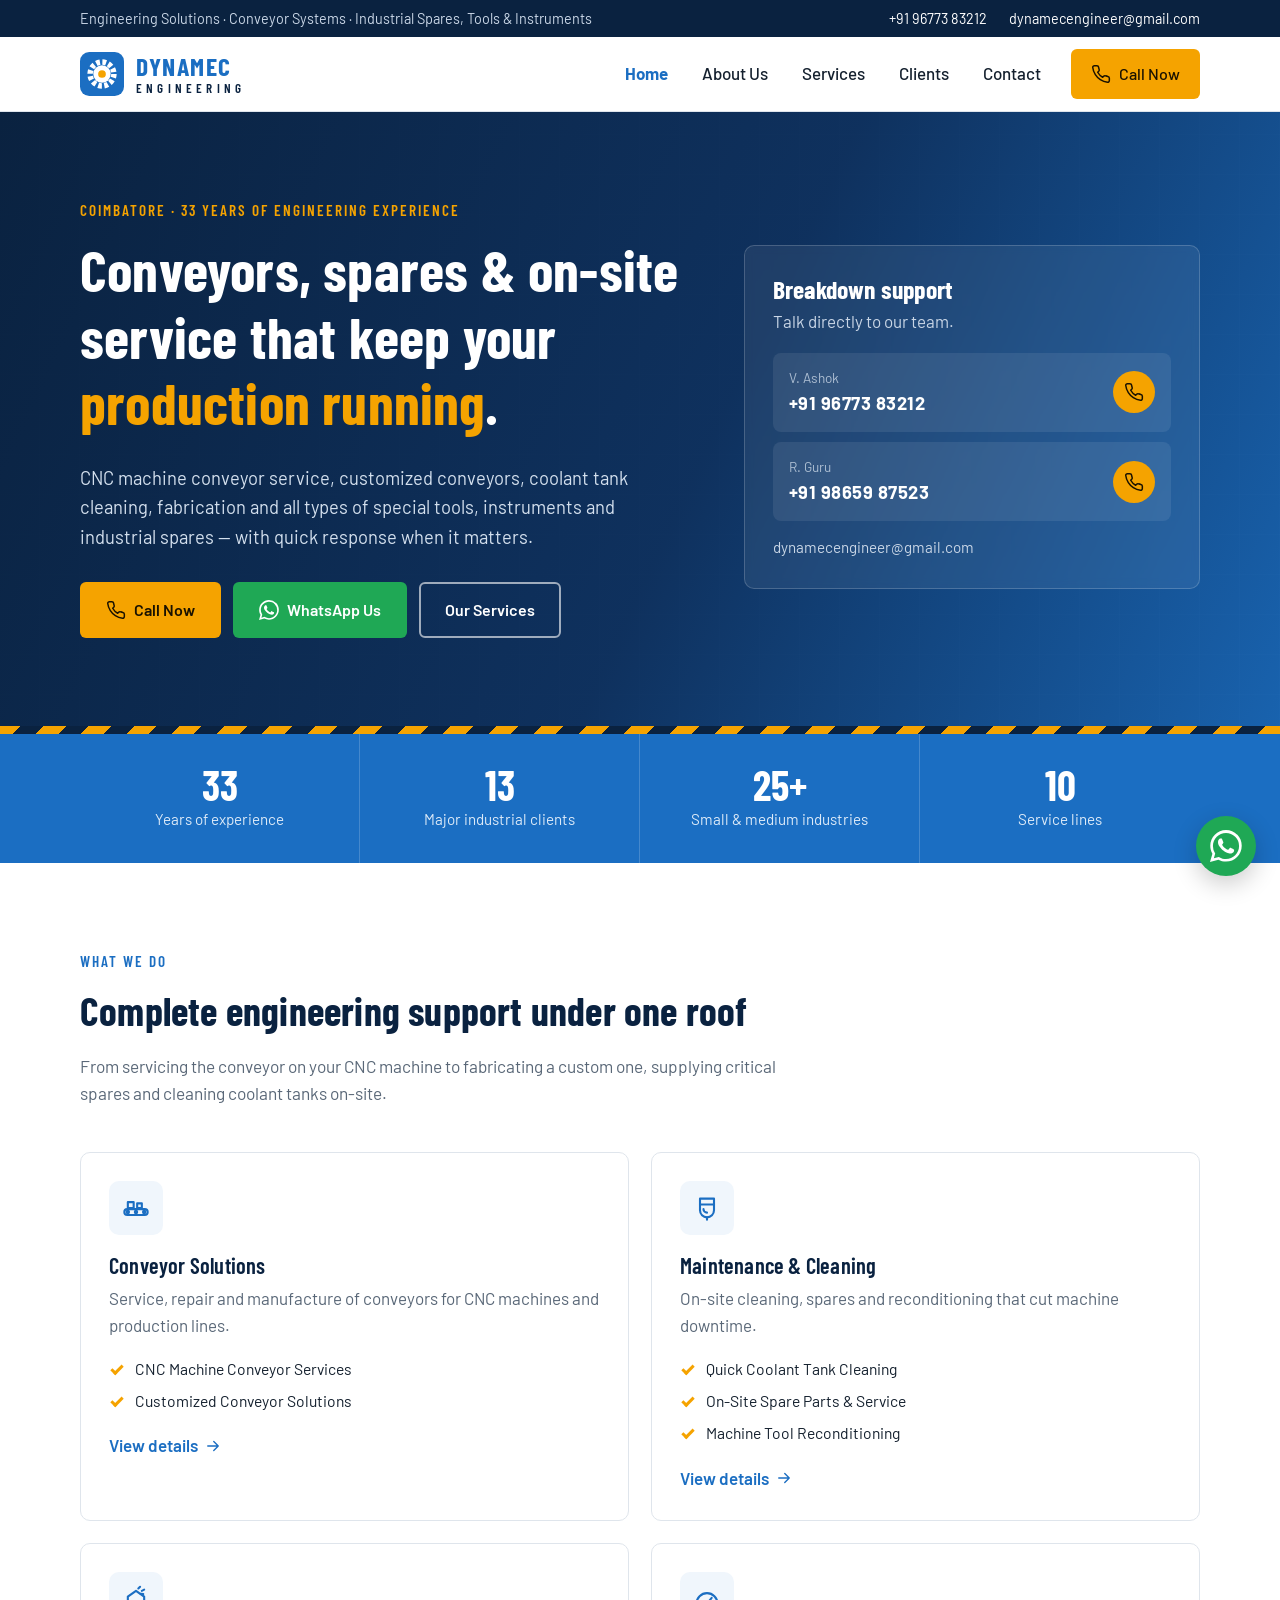
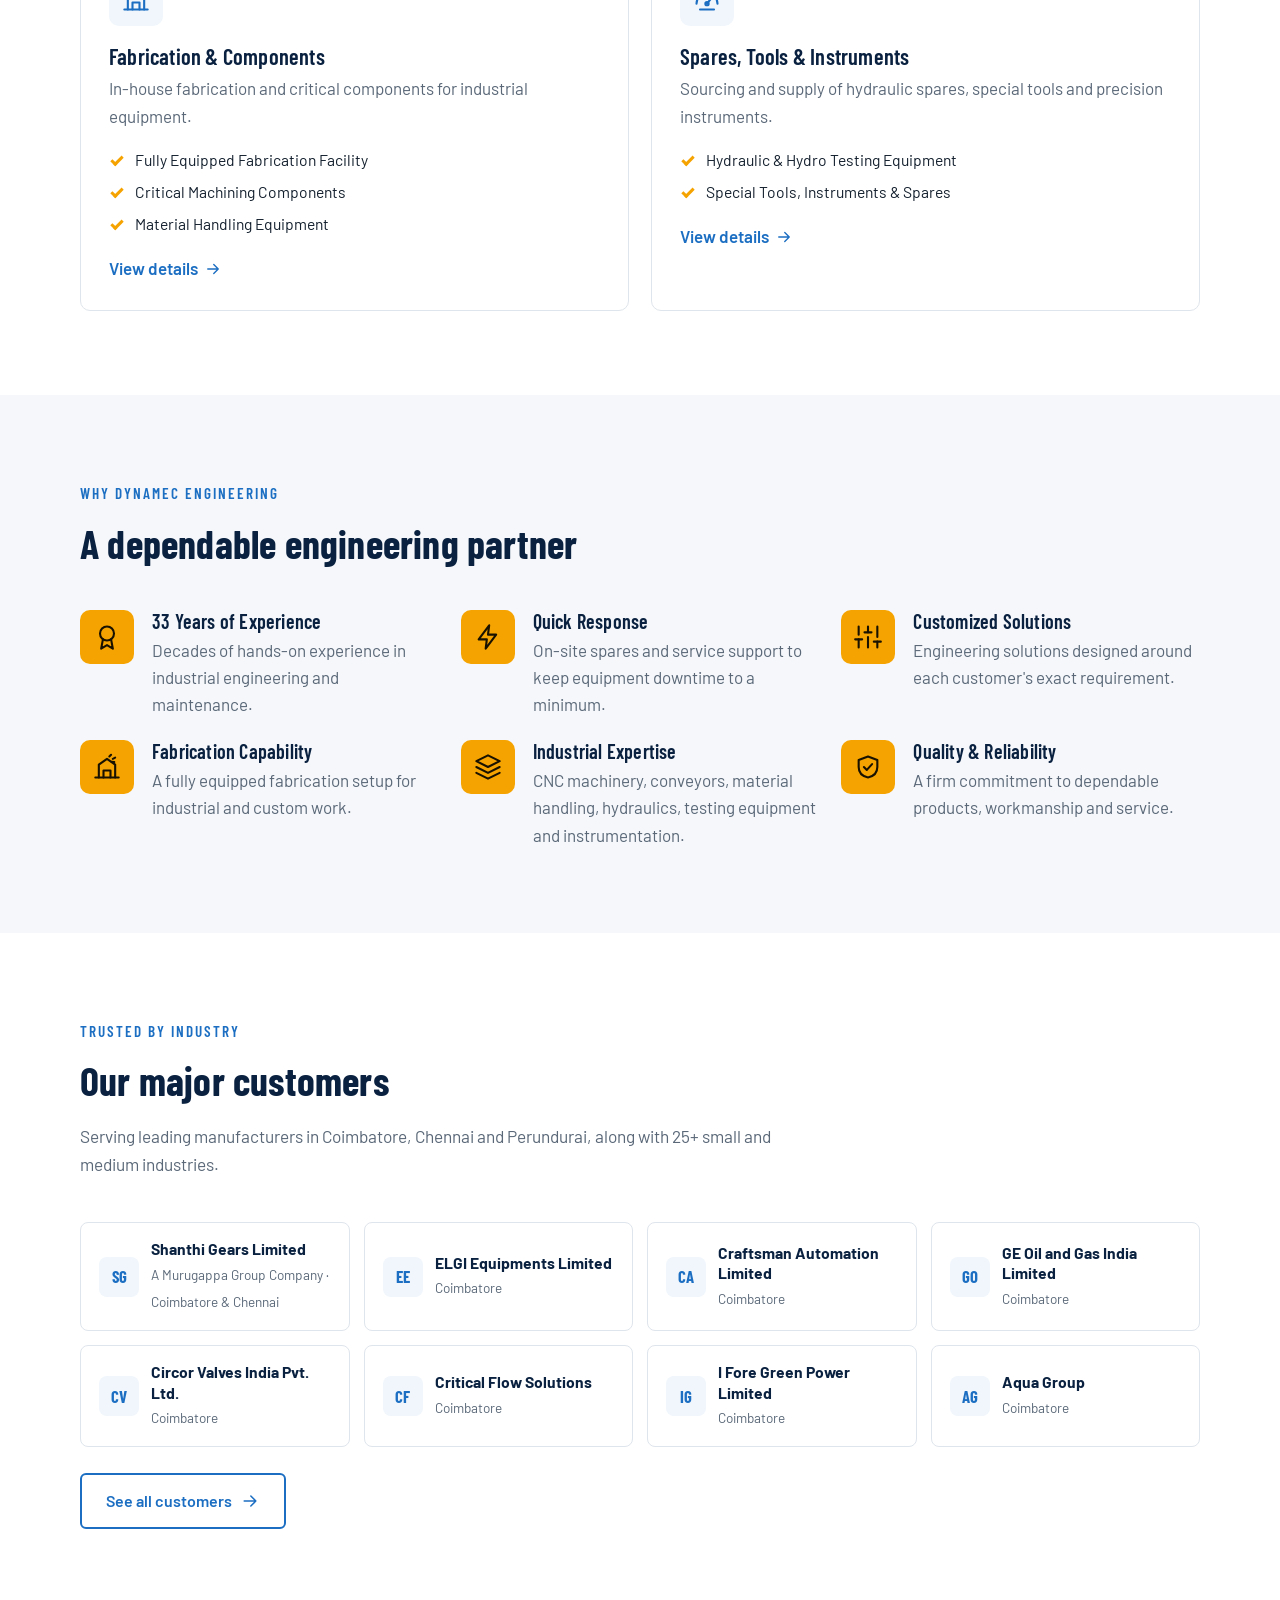
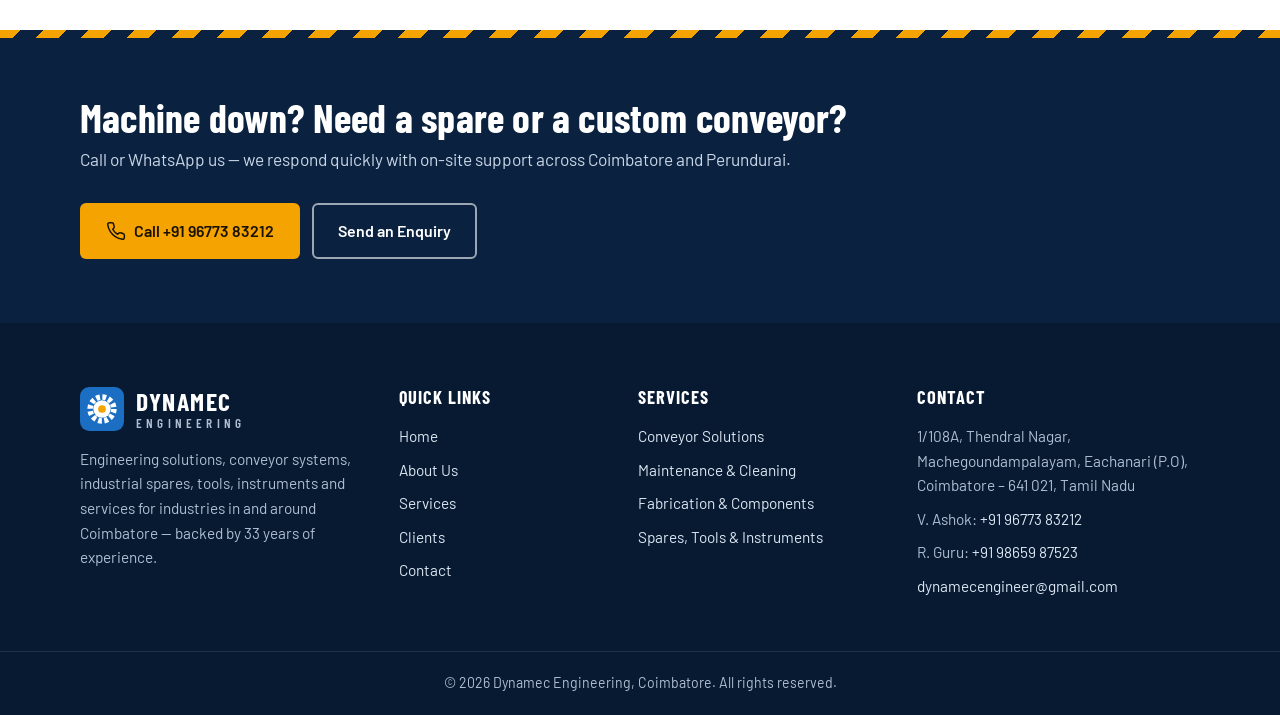
==== index.html @ 824c8bde "Dynamec Engineering website v1 (preview)" ====
<!DOCTYPE html>
<html lang="en">
<head>
  <meta charset="UTF-8">
  <meta name="viewport" content="width=device-width, initial-scale=1">
  <title>Dynamec Engineering | CNC Conveyor Service, Fabrication & Industrial Spares – Coimbatore</title>
  <meta name="description" content="Dynamec Engineering, Coimbatore: CNC machine conveyor service, customized conveyors, coolant tank cleaning, fabrication, hydraulic spares, special tools and instruments. 33 years of experience.">
  <!-- PREVIEW ONLY: remove the next line when the site goes live on the real domain -->
  <meta name="robots" content="noindex, nofollow">
  <meta name="theme-color" content="#0a2240">
  <meta property="og:type" content="website">
  <meta property="og:title" content="Dynamec Engineering | CNC Conveyor Service, Fabrication & Industrial Spares – Coimbatore">
  <meta property="og:description" content="Dynamec Engineering, Coimbatore: CNC machine conveyor service, customized conveyors, coolant tank cleaning, fabrication, hydraulic spares, special tools and instruments. 33 years of experience.">
  <link rel="icon" href="images/favicon.svg" type="image/svg+xml">
  <link rel="preconnect" href="https://fonts.googleapis.com">
  <link rel="preconnect" href="https://fonts.gstatic.com" crossorigin>
  <link href="https://fonts.googleapis.com/css2?family=Barlow:wght@400;500;600;700&family=Barlow+Condensed:wght@600;700&display=swap" rel="stylesheet">
  <link rel="stylesheet" href="css/style.css">
  <script type="application/ld+json">{"@context": "https://schema.org", "@type": "LocalBusiness", "name": "Dynamec Engineering", "description": "Engineering solutions, CNC machine conveyor services, customized conveyors, coolant tank cleaning, fabrication, hydraulic spares, special tools and instruments in Coimbatore.", "telephone": "+919677383212", "email": "dynamecengineer@gmail.com", "address": {"@type": "PostalAddress", "streetAddress": "1/108A, Thendral Nagar, Machegoundampalayam, Eachanari (P.O)", "addressLocality": "Coimbatore", "addressRegion": "Tamil Nadu", "postalCode": "641021", "addressCountry": "IN"}, "areaServed": ["Coimbatore", "Perundurai", "Tamil Nadu"], "image": "images/logo-mark.svg"}</script>
</head>
<body>
<a class="skip-link" href="#main">Skip to content</a>
<div class="topbar">
  <div class="container">
    <span>Engineering Solutions · Conveyor Systems · Industrial Spares, Tools &amp; Instruments</span>
    <div class="topbar-links">
      <a href="tel:+919677383212">+91 96773 83212</a>
      <a href="mailto:dynamecengineer@gmail.com">dynamecengineer@gmail.com</a>
    </div>
  </div>
</div>

<header class="site-header">
  <div class="container nav-wrap">
      <a class="brand" href="index.html" aria-label="Dynamec Engineering – Home">
        <img src="images/logo-mark.svg" alt="" width="44" height="44">
        <span class="brand-text"><strong>DYNAMEC</strong><small>ENGINEERING</small></span>
      </a>
      <button class="nav-toggle" aria-expanded="false" aria-controls="site-nav">
        <span></span><span></span><span></span><span class="sr-only">Open menu</span>
      </button>
      <nav id="site-nav" class="site-nav" aria-label="Main">
        <a href="index.html" aria-current="page">Home</a>
        <a href="about.html">About Us</a>
        <a href="services.html">Services</a>
        <a href="clients.html">Clients</a>
        <a href="contact.html">Contact</a>
        <a class="btn btn-accent nav-cta" href="tel:+919677383212"><svg viewBox="0 0 24 24" fill="none" stroke="currentColor" stroke-width="1.8" stroke-linecap="round" stroke-linejoin="round" aria-hidden="true"><path d="M22 16.9v3a2 2 0 0 1-2.2 2 19.8 19.8 0 0 1-8.6-3.1 19.5 19.5 0 0 1-6-6A19.8 19.8 0 0 1 2.1 4.2 2 2 0 0 1 4.1 2h3a2 2 0 0 1 2 1.7c.1 1 .4 1.9.7 2.8a2 2 0 0 1-.5 2.1L8 9.9a16 16 0 0 0 6 6l1.3-1.3a2 2 0 0 1 2.1-.4c.9.3 1.8.6 2.8.7a2 2 0 0 1 1.7 2z"/></svg> Call Now</a>
      </nav>
  </div>
</header>

<main id="main">
  <section class="hero">
    <div class="container hero-grid">
      <div>
        <span class="eyebrow">Coimbatore · 33 Years of Engineering Experience</span>
        <h1>Conveyors, spares &amp; on-site service that keep your <em>production running</em>.</h1>
        <p class="hero-lead">CNC machine conveyor service, customized conveyors, coolant tank cleaning, fabrication and all types of special tools, instruments and industrial spares — with quick response when it matters.</p>
        <div class="hero-actions">
          <a class="btn btn-accent" href="tel:+919677383212"><svg viewBox="0 0 24 24" fill="none" stroke="currentColor" stroke-width="1.8" stroke-linecap="round" stroke-linejoin="round" aria-hidden="true"><path d="M22 16.9v3a2 2 0 0 1-2.2 2 19.8 19.8 0 0 1-8.6-3.1 19.5 19.5 0 0 1-6-6A19.8 19.8 0 0 1 2.1 4.2 2 2 0 0 1 4.1 2h3a2 2 0 0 1 2 1.7c.1 1 .4 1.9.7 2.8a2 2 0 0 1-.5 2.1L8 9.9a16 16 0 0 0 6 6l1.3-1.3a2 2 0 0 1 2.1-.4c.9.3 1.8.6 2.8.7a2 2 0 0 1 1.7 2z"/></svg> Call Now</a>
          <a class="btn btn-whatsapp" href="https://wa.me/919677383212" target="_blank" rel="noopener"><svg viewBox="0 0 24 24" fill="currentColor" aria-hidden="true"><path d="M17.5 14.4c-.3-.1-1.8-.9-2-1-.3-.1-.5-.1-.7.1-.2.3-.8 1-.9 1.2-.2.2-.3.2-.6.1-.3-.1-1.3-.5-2.4-1.5-.9-.8-1.5-1.8-1.7-2.1-.2-.3 0-.5.1-.6l.4-.5c.2-.2.2-.3.3-.5.1-.2 0-.4 0-.5l-.9-2.2c-.2-.6-.5-.5-.7-.5h-.6c-.2 0-.5.1-.8.4-.3.3-1 1-1 2.5s1.1 2.9 1.2 3.1c.1.2 2.1 3.2 5.1 4.5.7.3 1.3.5 1.7.6.7.2 1.4.2 1.9.1.6-.1 1.8-.7 2-1.4.2-.7.2-1.3.2-1.4-.1-.1-.3-.2-.6-.3zM12 21.8c-1.8 0-3.5-.5-5-1.4l-.4-.2-3.7 1 1-3.6-.2-.4A9.8 9.8 0 0 1 2.2 12C2.2 6.6 6.6 2.2 12 2.2c2.6 0 5.1 1 6.9 2.9a9.7 9.7 0 0 1 2.9 6.9c0 5.4-4.4 9.8-9.8 9.8zm8.4-18.2A11.8 11.8 0 0 0 12 0C5.5 0 .2 5.3.2 11.9c0 2.1.5 4.1 1.6 5.9L0 24l6.3-1.7c1.7.9 3.7 1.4 5.7 1.4 6.5 0 11.8-5.3 11.8-11.9 0-3.2-1.2-6.2-3.4-8.4z"/></svg> WhatsApp Us</a>
          <a class="btn btn-outline" href="services.html">Our Services</a>
        </div>
      </div>
      <aside class="hero-card" aria-label="Contact for breakdown support">
        <h2>Breakdown support</h2>
        <p>Talk directly to our team.</p>
        <a class="contact-person" href="tel:+919677383212">
          <span><small>V. Ashok</small><strong>+91 96773 83212</strong></span>
          <span class="call-icon"><svg viewBox="0 0 24 24" fill="none" stroke="currentColor" stroke-width="1.8" stroke-linecap="round" stroke-linejoin="round" aria-hidden="true"><path d="M22 16.9v3a2 2 0 0 1-2.2 2 19.8 19.8 0 0 1-8.6-3.1 19.5 19.5 0 0 1-6-6A19.8 19.8 0 0 1 2.1 4.2 2 2 0 0 1 4.1 2h3a2 2 0 0 1 2 1.7c.1 1 .4 1.9.7 2.8a2 2 0 0 1-.5 2.1L8 9.9a16 16 0 0 0 6 6l1.3-1.3a2 2 0 0 1 2.1-.4c.9.3 1.8.6 2.8.7a2 2 0 0 1 1.7 2z"/></svg></span>
        </a>
        <a class="contact-person" href="tel:+919865987523">
          <span><small>R. Guru</small><strong>+91 98659 87523</strong></span>
          <span class="call-icon"><svg viewBox="0 0 24 24" fill="none" stroke="currentColor" stroke-width="1.8" stroke-linecap="round" stroke-linejoin="round" aria-hidden="true"><path d="M22 16.9v3a2 2 0 0 1-2.2 2 19.8 19.8 0 0 1-8.6-3.1 19.5 19.5 0 0 1-6-6A19.8 19.8 0 0 1 2.1 4.2 2 2 0 0 1 4.1 2h3a2 2 0 0 1 2 1.7c.1 1 .4 1.9.7 2.8a2 2 0 0 1-.5 2.1L8 9.9a16 16 0 0 0 6 6l1.3-1.3a2 2 0 0 1 2.1-.4c.9.3 1.8.6 2.8.7a2 2 0 0 1 1.7 2z"/></svg></span>
        </a>
        <a class="hero-mail" href="mailto:dynamecengineer@gmail.com">dynamecengineer@gmail.com</a>
      </aside>
    </div>
  </section>

  <section class="stats" aria-label="Key facts">
    <div class="container stats-grid">
      <div class="stat"><strong>33</strong><span>Years of experience</span></div>
      <div class="stat"><strong>13</strong><span>Major industrial clients</span></div>
      <div class="stat"><strong>25+</strong><span>Small &amp; medium industries</span></div>
      <div class="stat"><strong>10</strong><span>Service lines</span></div>
    </div>
  </section>

  <section class="section">
    <div class="container">
      <div class="section-head">
        <span class="eyebrow">What we do</span>
        <h2>Complete engineering support under one roof</h2>
        <p>From servicing the conveyor on your CNC machine to fabricating a custom one, supplying critical spares and cleaning coolant tanks on-site.</p>
      </div>
      <div class="card-grid cols-2">
        <a class="card category-card" href="services.html#conveyors">
          <div class="icon"><svg viewBox="0 0 24 24" fill="none" stroke="currentColor" stroke-width="1.8" stroke-linecap="round" stroke-linejoin="round" aria-hidden="true"><rect x="2" y="13" width="20" height="5" rx="2.5"/><circle cx="5" cy="15.5" r="1"/><circle cx="12" cy="15.5" r="1"/><circle cx="19" cy="15.5" r="1"/><rect x="5" y="7" width="5" height="5"/><rect x="13" y="8" width="4" height="4"/></svg></div>
          <h3>Conveyor Solutions</h3>
          <p>Service, repair and manufacture of conveyors for CNC machines and production lines.</p>
          <ul class="check-list"><li>CNC Machine Conveyor Services</li><li>Customized Conveyor Solutions</li></ul>
          <span class="card-link">View details <svg viewBox="0 0 24 24" fill="none" stroke="currentColor" stroke-width="1.8" stroke-linecap="round" stroke-linejoin="round" aria-hidden="true"><path d="M5 12h14M13 6l6 6-6 6"/></svg></span>
        </a><a class="card category-card" href="services.html#maintenance">
          <div class="icon"><svg viewBox="0 0 24 24" fill="none" stroke="currentColor" stroke-width="1.8" stroke-linecap="round" stroke-linejoin="round" aria-hidden="true"><path d="M6 4h12v10a6 6 0 0 1-12 0z"/><path d="M6 9h12"/><path d="M12 20v2"/><path d="M9 13c0 1.5 1.3 3 3 3"/></svg></div>
          <h3>Maintenance & Cleaning</h3>
          <p>On-site cleaning, spares and reconditioning that cut machine downtime.</p>
          <ul class="check-list"><li>Quick Coolant Tank Cleaning</li><li>On-Site Spare Parts & Service</li><li>Machine Tool Reconditioning</li></ul>
          <span class="card-link">View details <svg viewBox="0 0 24 24" fill="none" stroke="currentColor" stroke-width="1.8" stroke-linecap="round" stroke-linejoin="round" aria-hidden="true"><path d="M5 12h14M13 6l6 6-6 6"/></svg></span>
        </a><a class="card category-card" href="services.html#fabrication">
          <div class="icon"><svg viewBox="0 0 24 24" fill="none" stroke="currentColor" stroke-width="1.8" stroke-linecap="round" stroke-linejoin="round" aria-hidden="true"><path d="M2 21h20"/><path d="M5 21V10l7-5 7 5v11"/><path d="M9 21v-6h6v6"/><path d="M14 3l1.5-1.5M17 5l2-1M16 7.5l2.2.3"/></svg></div>
          <h3>Fabrication & Components</h3>
          <p>In-house fabrication and critical components for industrial equipment.</p>
          <ul class="check-list"><li>Fully Equipped Fabrication Facility</li><li>Critical Machining Components</li><li>Material Handling Equipment</li></ul>
          <span class="card-link">View details <svg viewBox="0 0 24 24" fill="none" stroke="currentColor" stroke-width="1.8" stroke-linecap="round" stroke-linejoin="round" aria-hidden="true"><path d="M5 12h14M13 6l6 6-6 6"/></svg></span>
        </a><a class="card category-card" href="services.html#supply">
          <div class="icon"><svg viewBox="0 0 24 24" fill="none" stroke="currentColor" stroke-width="1.8" stroke-linecap="round" stroke-linejoin="round" aria-hidden="true"><path d="M3 16a9 9 0 1 1 18 0"/><path d="M12 16l4-5"/><circle cx="12" cy="16" r="1.4"/><path d="M6 21h12"/></svg></div>
          <h3>Spares, Tools & Instruments</h3>
          <p>Sourcing and supply of hydraulic spares, special tools and precision instruments.</p>
          <ul class="check-list"><li>Hydraulic & Hydro Testing Equipment</li><li>Special Tools, Instruments & Spares</li></ul>
          <span class="card-link">View details <svg viewBox="0 0 24 24" fill="none" stroke="currentColor" stroke-width="1.8" stroke-linecap="round" stroke-linejoin="round" aria-hidden="true"><path d="M5 12h14M13 6l6 6-6 6"/></svg></span>
        </a>
      </div>
    </div>
  </section>

  <section class="section section-alt">
    <div class="container">
      <div class="section-head">
        <span class="eyebrow">Why Dynamec Engineering</span>
        <h2>A dependable engineering partner</h2>
      </div>
      <div class="card-grid cols-3">
        <div class="why-item"><div class="icon"><svg viewBox="0 0 24 24" fill="none" stroke="currentColor" stroke-width="1.8" stroke-linecap="round" stroke-linejoin="round" aria-hidden="true"><circle cx="12" cy="9" r="6"/><path d="M8.5 14L7 22l5-3 5 3-1.5-8"/></svg></div><div><h3>33 Years of Experience</h3><p>Decades of hands-on experience in industrial engineering and maintenance.</p></div></div>
        <div class="why-item"><div class="icon"><svg viewBox="0 0 24 24" fill="none" stroke="currentColor" stroke-width="1.8" stroke-linecap="round" stroke-linejoin="round" aria-hidden="true"><path d="M13 2L4 14h7l-1 8 9-12h-7z"/></svg></div><div><h3>Quick Response</h3><p>On-site spares and service support to keep equipment downtime to a minimum.</p></div></div>
        <div class="why-item"><div class="icon"><svg viewBox="0 0 24 24" fill="none" stroke="currentColor" stroke-width="1.8" stroke-linecap="round" stroke-linejoin="round" aria-hidden="true"><path d="M4 21v-7M4 10V3M12 21v-9M12 8V3M20 21v-5M20 12V3"/><path d="M1 14h6M9 8h6M17 16h6"/></svg></div><div><h3>Customized Solutions</h3><p>Engineering solutions designed around each customer's exact requirement.</p></div></div>
        <div class="why-item"><div class="icon"><svg viewBox="0 0 24 24" fill="none" stroke="currentColor" stroke-width="1.8" stroke-linecap="round" stroke-linejoin="round" aria-hidden="true"><path d="M2 21h20"/><path d="M5 21V10l7-5 7 5v11"/><path d="M9 21v-6h6v6"/><path d="M14 3l1.5-1.5M17 5l2-1M16 7.5l2.2.3"/></svg></div><div><h3>Fabrication Capability</h3><p>A fully equipped fabrication setup for industrial and custom work.</p></div></div>
        <div class="why-item"><div class="icon"><svg viewBox="0 0 24 24" fill="none" stroke="currentColor" stroke-width="1.8" stroke-linecap="round" stroke-linejoin="round" aria-hidden="true"><path d="M12 2l10 5-10 5L2 7z"/><path d="M2 17l10 5 10-5"/><path d="M2 12l10 5 10-5"/></svg></div><div><h3>Industrial Expertise</h3><p>CNC machinery, conveyors, material handling, hydraulics, testing equipment and instrumentation.</p></div></div>
        <div class="why-item"><div class="icon"><svg viewBox="0 0 24 24" fill="none" stroke="currentColor" stroke-width="1.8" stroke-linecap="round" stroke-linejoin="round" aria-hidden="true"><path d="M12 3l8 3v6c0 5-3.5 8-8 9-4.5-1-8-4-8-9V6z"/><path d="M8.5 12l2.5 2.5 4.5-5"/></svg></div><div><h3>Quality & Reliability</h3><p>A firm commitment to dependable products, workmanship and service.</p></div></div>
      </div>
    </div>
  </section>

  <section class="section">
    <div class="container">
      <div class="section-head">
        <span class="eyebrow">Trusted by industry</span>
        <h2>Our major customers</h2>
        <p>Serving leading manufacturers in Coimbatore, Chennai and Perundurai, along with 25+ small and medium industries.</p>
      </div>
      <div class="client-grid">
        <div class="client"><span class="client-badge" aria-hidden="true">SG</span><div><strong>Shanthi Gears Limited</strong><small>A Murugappa Group Company · Coimbatore & Chennai</small></div></div>
        <div class="client"><span class="client-badge" aria-hidden="true">EE</span><div><strong>ELGI Equipments Limited</strong><small>Coimbatore</small></div></div>
        <div class="client"><span class="client-badge" aria-hidden="true">CA</span><div><strong>Craftsman Automation Limited</strong><small>Coimbatore</small></div></div>
        <div class="client"><span class="client-badge" aria-hidden="true">GO</span><div><strong>GE Oil and Gas India Limited</strong><small>Coimbatore</small></div></div>
        <div class="client"><span class="client-badge" aria-hidden="true">CV</span><div><strong>Circor Valves India Pvt. Ltd.</strong><small>Coimbatore</small></div></div>
        <div class="client"><span class="client-badge" aria-hidden="true">CF</span><div><strong>Critical Flow Solutions</strong><small>Coimbatore</small></div></div>
        <div class="client"><span class="client-badge" aria-hidden="true">IG</span><div><strong>I Fore Green Power Limited</strong><small>Coimbatore</small></div></div>
        <div class="client"><span class="client-badge" aria-hidden="true">AG</span><div><strong>Aqua Group</strong><small>Coimbatore</small></div></div>
      </div>
      <p style="margin-top:26px"><a class="btn btn-outline-dark" href="clients.html">See all customers <svg viewBox="0 0 24 24" fill="none" stroke="currentColor" stroke-width="1.8" stroke-linecap="round" stroke-linejoin="round" aria-hidden="true"><path d="M5 12h14M13 6l6 6-6 6"/></svg></a></p>
    </div>
  </section>

  <section class="cta-band">
    <div class="container cta-inner">
      <div>
        <h2>Machine down? Need a spare or a custom conveyor?</h2>
        <p>Call or WhatsApp us — we respond quickly with on-site support across Coimbatore and Perundurai.</p>
      </div>
      <div class="cta-actions">
        <a class="btn btn-accent" href="tel:+919677383212"><svg viewBox="0 0 24 24" fill="none" stroke="currentColor" stroke-width="1.8" stroke-linecap="round" stroke-linejoin="round" aria-hidden="true"><path d="M22 16.9v3a2 2 0 0 1-2.2 2 19.8 19.8 0 0 1-8.6-3.1 19.5 19.5 0 0 1-6-6A19.8 19.8 0 0 1 2.1 4.2 2 2 0 0 1 4.1 2h3a2 2 0 0 1 2 1.7c.1 1 .4 1.9.7 2.8a2 2 0 0 1-.5 2.1L8 9.9a16 16 0 0 0 6 6l1.3-1.3a2 2 0 0 1 2.1-.4c.9.3 1.8.6 2.8.7a2 2 0 0 1 1.7 2z"/></svg> Call +91 96773 83212</a>
        <a class="btn btn-outline" href="contact.html">Send an Enquiry</a>
      </div>
    </div>
  </section>
</main>

<footer class="site-footer">
  <div class="container footer-grid">
    <div class="footer-brand">
      <a class="brand" href="index.html" aria-label="Dynamec Engineering – Home">
        <img src="images/logo-mark.svg" alt="" width="44" height="44">
        <span class="brand-text"><strong>DYNAMEC</strong><small>ENGINEERING</small></span>
      </a>
      <p>Engineering solutions, conveyor systems, industrial spares, tools, instruments and services for industries in and around Coimbatore — backed by 33 years of experience.</p>
    </div>
    <div>
      <h4>Quick Links</h4>
      <ul>
          <li><a href="index.html">Home</a></li>
          <li><a href="about.html">About Us</a></li>
          <li><a href="services.html">Services</a></li>
          <li><a href="clients.html">Clients</a></li>
          <li><a href="contact.html">Contact</a></li>
      </ul>
    </div>
    <div>
      <h4>Services</h4>
      <ul>
          <li><a href="services.html#conveyors">Conveyor Solutions</a></li>
          <li><a href="services.html#maintenance">Maintenance & Cleaning</a></li>
          <li><a href="services.html#fabrication">Fabrication & Components</a></li>
          <li><a href="services.html#supply">Spares, Tools & Instruments</a></li>
      </ul>
    </div>
    <div>
      <h4>Contact</h4>
      <ul>
        <li>1/108A, Thendral Nagar,<br>Machegoundampalayam, Eachanari (P.O),<br>Coimbatore – 641 021, Tamil Nadu</li>
        <li>V. Ashok: <a href="tel:+919677383212">+91 96773 83212</a></li>
        <li>R. Guru: <a href="tel:+919865987523">+91 98659 87523</a></li>
        <li><a href="mailto:dynamecengineer@gmail.com">dynamecengineer@gmail.com</a></li>
        <!-- TODO: add GSTIN here once the client confirms it in writing -->
      </ul>
    </div>
  </div>
  <div class="footer-bottom">
    &copy; <span id="year">2026</span> Dynamec Engineering, Coimbatore. All rights reserved.
  </div>
</footer>

<!-- Mobile: fixed call + WhatsApp bar -->
<div class="mobile-bar">
  <a class="mb-call" href="tel:+919677383212"><svg viewBox="0 0 24 24" fill="none" stroke="currentColor" stroke-width="1.8" stroke-linecap="round" stroke-linejoin="round" aria-hidden="true"><path d="M22 16.9v3a2 2 0 0 1-2.2 2 19.8 19.8 0 0 1-8.6-3.1 19.5 19.5 0 0 1-6-6A19.8 19.8 0 0 1 2.1 4.2 2 2 0 0 1 4.1 2h3a2 2 0 0 1 2 1.7c.1 1 .4 1.9.7 2.8a2 2 0 0 1-.5 2.1L8 9.9a16 16 0 0 0 6 6l1.3-1.3a2 2 0 0 1 2.1-.4c.9.3 1.8.6 2.8.7a2 2 0 0 1 1.7 2z"/></svg> Call Now</a>
  <a class="mb-wa" href="https://wa.me/919677383212" target="_blank" rel="noopener"><svg viewBox="0 0 24 24" fill="currentColor" aria-hidden="true"><path d="M17.5 14.4c-.3-.1-1.8-.9-2-1-.3-.1-.5-.1-.7.1-.2.3-.8 1-.9 1.2-.2.2-.3.2-.6.1-.3-.1-1.3-.5-2.4-1.5-.9-.8-1.5-1.8-1.7-2.1-.2-.3 0-.5.1-.6l.4-.5c.2-.2.2-.3.3-.5.1-.2 0-.4 0-.5l-.9-2.2c-.2-.6-.5-.5-.7-.5h-.6c-.2 0-.5.1-.8.4-.3.3-1 1-1 2.5s1.1 2.9 1.2 3.1c.1.2 2.1 3.2 5.1 4.5.7.3 1.3.5 1.7.6.7.2 1.4.2 1.9.1.6-.1 1.8-.7 2-1.4.2-.7.2-1.3.2-1.4-.1-.1-.3-.2-.6-.3zM12 21.8c-1.8 0-3.5-.5-5-1.4l-.4-.2-3.7 1 1-3.6-.2-.4A9.8 9.8 0 0 1 2.2 12C2.2 6.6 6.6 2.2 12 2.2c2.6 0 5.1 1 6.9 2.9a9.7 9.7 0 0 1 2.9 6.9c0 5.4-4.4 9.8-9.8 9.8zm8.4-18.2A11.8 11.8 0 0 0 12 0C5.5 0 .2 5.3.2 11.9c0 2.1.5 4.1 1.6 5.9L0 24l6.3-1.7c1.7.9 3.7 1.4 5.7 1.4 6.5 0 11.8-5.3 11.8-11.9 0-3.2-1.2-6.2-3.4-8.4z"/></svg> WhatsApp</a>
</div>
<!-- Desktop: floating WhatsApp button -->
<a class="wa-float" href="https://wa.me/919677383212" target="_blank" rel="noopener" aria-label="Chat on WhatsApp"><svg viewBox="0 0 24 24" fill="currentColor" aria-hidden="true"><path d="M17.5 14.4c-.3-.1-1.8-.9-2-1-.3-.1-.5-.1-.7.1-.2.3-.8 1-.9 1.2-.2.2-.3.2-.6.1-.3-.1-1.3-.5-2.4-1.5-.9-.8-1.5-1.8-1.7-2.1-.2-.3 0-.5.1-.6l.4-.5c.2-.2.2-.3.3-.5.1-.2 0-.4 0-.5l-.9-2.2c-.2-.6-.5-.5-.7-.5h-.6c-.2 0-.5.1-.8.4-.3.3-1 1-1 2.5s1.1 2.9 1.2 3.1c.1.2 2.1 3.2 5.1 4.5.7.3 1.3.5 1.7.6.7.2 1.4.2 1.9.1.6-.1 1.8-.7 2-1.4.2-.7.2-1.3.2-1.4-.1-.1-.3-.2-.6-.3zM12 21.8c-1.8 0-3.5-.5-5-1.4l-.4-.2-3.7 1 1-3.6-.2-.4A9.8 9.8 0 0 1 2.2 12C2.2 6.6 6.6 2.2 12 2.2c2.6 0 5.1 1 6.9 2.9a9.7 9.7 0 0 1 2.9 6.9c0 5.4-4.4 9.8-9.8 9.8zm8.4-18.2A11.8 11.8 0 0 0 12 0C5.5 0 .2 5.3.2 11.9c0 2.1.5 4.1 1.6 5.9L0 24l6.3-1.7c1.7.9 3.7 1.4 5.7 1.4 6.5 0 11.8-5.3 11.8-11.9 0-3.2-1.2-6.2-3.4-8.4z"/></svg></a>

<script src="js/main.js"></script>
</body>
</html>
---- css/style.css ----
/* =========================================================
   DYNAMEC ENGINEERING — main stylesheet
   Edit the colours in :root to change the whole site's look.
   ========================================================= */

:root {
  --blue-900: #0a2240;   /* darkest blue: hero, footer */
  --blue-800: #0f3260;
  --blue-600: #1b6ec2;   /* brand blue (matches visiting card) */
  --blue-100: #dceaf8;
  --blue-50:  #f0f6fc;
  --accent:   #f5a300;   /* safety amber: buttons, highlights */
  --accent-dark: #d98f00;
  --ink:      #14202e;   /* main text */
  --muted:    #5a6878;   /* secondary text */
  --line:     #dfe5ec;   /* borders */
  --bg:       #ffffff;
  --bg-alt:   #f5f7fa;
  --whatsapp: #1fa855;

  --radius: 10px;
  --shadow: 0 6px 24px rgba(10, 34, 64, .08);
  --max: 1160px;
  --font-body: "Barlow", system-ui, -apple-system, "Segoe UI", sans-serif;
  --font-head: "Barlow Condensed", "Barlow", system-ui, sans-serif;
}

/* ---------- Base ---------- */
*, *::before, *::after { box-sizing: border-box; }
html { scroll-behavior: smooth; }
body {
  margin: 0;
  font-family: var(--font-body);
  font-size: 17px;
  line-height: 1.6;
  color: var(--ink);
  background: var(--bg);
  -webkit-font-smoothing: antialiased;
}
img, svg { max-width: 100%; display: block; }
a { color: var(--blue-600); text-decoration: none; }
a:hover { text-decoration: underline; }
h1, h2, h3, h4 {
  font-family: var(--font-head);
  line-height: 1.15;
  margin: 0 0 .5em;
  color: var(--blue-900);
  letter-spacing: .2px;
}
h1 { font-size: clamp(2.2rem, 5vw, 3.6rem); font-weight: 700; }
h2 { font-size: clamp(1.8rem, 3.6vw, 2.5rem); font-weight: 700; }
h3 { font-size: 1.4rem; font-weight: 600; }
p { margin: 0 0 1em; }
ul { margin: 0; padding: 0; }

.container { width: 100%; max-width: var(--max); margin: 0 auto; padding: 0 20px; }
.sr-only {
  position: absolute; width: 1px; height: 1px; padding: 0; margin: -1px;
  overflow: hidden; clip: rect(0 0 0 0); white-space: nowrap; border: 0;
}
.skip-link { position: absolute; left: -999px; top: 0; background: var(--accent); color: #000; padding: 8px 14px; z-index: 200; }
.skip-link:focus { left: 10px; }
:focus-visible { outline: 3px solid var(--accent); outline-offset: 2px; }

/* ---------- Buttons ---------- */
.btn {
  display: inline-flex; align-items: center; justify-content: center; gap: 8px;
  padding: 13px 24px;
  border-radius: 6px;
  font-weight: 600; font-size: 1rem;
  border: 2px solid transparent;
  cursor: pointer;
  transition: background .2s, color .2s, border-color .2s, transform .1s;
  text-decoration: none !important;
  white-space: nowrap;
}
.btn:active { transform: translateY(1px); }
.btn svg { width: 20px; height: 20px; flex: none; }
.btn-accent { background: var(--accent); color: #1a1200; }
.btn-accent:hover { background: var(--accent-dark); }
.btn-blue { background: var(--blue-600); color: #fff; }
.btn-blue:hover { background: var(--blue-800); }
.btn-outline { border-color: rgba(255,255,255,.6); color: #fff; }
.btn-outline:hover { background: rgba(255,255,255,.1); border-color: #fff; }
.btn-outline-dark { border-color: var(--blue-600); color: var(--blue-600); }
.btn-outline-dark:hover { background: var(--blue-50); }
.btn-whatsapp { background: var(--whatsapp); color: #fff; }
.btn-whatsapp:hover { background: #17904a; }

/* ---------- Top bar ---------- */
.topbar { background: var(--blue-900); color: #c9d6e6; font-size: .9rem; }
.topbar .container { display: flex; justify-content: space-between; align-items: center; gap: 16px; padding-top: 7px; padding-bottom: 7px; }
.topbar a { color: #fff; }
.topbar-links { display: flex; gap: 22px; flex-wrap: wrap; }
@media (max-width: 760px) { .topbar { display: none; } }

/* ---------- Header / navigation ---------- */
.site-header {
  position: sticky; top: 0; z-index: 100;
  background: #fff;
  border-bottom: 1px solid var(--line);
}
.nav-wrap { display: flex; align-items: center; justify-content: space-between; height: 74px; }
.brand { display: flex; align-items: center; gap: 12px; text-decoration: none !important; }
.brand img { width: 44px; height: 44px; }
.brand-text { display: flex; flex-direction: column; line-height: 1; font-family: var(--font-head); }
.brand-text strong { font-size: 1.6rem; color: var(--blue-600); letter-spacing: 1.5px; }
.brand-text small { font-size: .82rem; color: var(--blue-900); letter-spacing: 4.2px; font-weight: 600; margin-top: 3px; }

.site-nav { display: flex; align-items: center; gap: 6px; }
.site-nav a {
  color: var(--ink); font-weight: 500;
  padding: 8px 14px; border-radius: 6px;
  text-decoration: none;
}
.site-nav a:hover { background: var(--blue-50); color: var(--blue-600); }
.site-nav a[aria-current="page"] { color: var(--blue-600); font-weight: 700; }
.site-nav .nav-cta { margin-left: 10px; color: #1a1200; padding: 10px 18px; }
.site-nav .nav-cta:hover { background: var(--accent-dark); color: #1a1200; }

.nav-toggle {
  display: none;
  background: none; border: 0; padding: 10px; cursor: pointer;
}
.nav-toggle span:not(.sr-only) {
  display: block; width: 26px; height: 3px; margin: 5px 0;
  background: var(--blue-900); border-radius: 2px; transition: .25s;
}
.nav-toggle[aria-expanded="true"] span:nth-child(1) { transform: translateY(8px) rotate(45deg); }
.nav-toggle[aria-expanded="true"] span:nth-child(2) { opacity: 0; }
.nav-toggle[aria-expanded="true"] span:nth-child(3) { transform: translateY(-8px) rotate(-45deg); }

@media (max-width: 900px) {
  .nav-toggle { display: block; }
  .site-nav {
    position: absolute; top: 74px; left: 0; right: 0;
    flex-direction: column; align-items: stretch; gap: 0;
    background: #fff; border-bottom: 1px solid var(--line);
    padding: 8px 20px 18px;
    box-shadow: var(--shadow);
    display: none;
  }
  .site-nav.open { display: flex; }
  .site-nav a { padding: 13px 6px; border-bottom: 1px solid var(--line); border-radius: 0; }
  .site-nav .nav-cta { margin: 14px 0 0; border-radius: 6px; border-bottom: 0; }
}

/* ---------- Hero ---------- */
.hero {
  position: relative;
  color: #fff;
  background:
    linear-gradient(115deg, rgba(10,34,64,.97) 0%, rgba(15,50,96,.93) 55%, rgba(27,110,194,.85) 100%),
    repeating-linear-gradient(0deg, transparent 0 39px, rgba(255,255,255,.05) 39px 40px),
    repeating-linear-gradient(90deg, transparent 0 39px, rgba(255,255,255,.05) 39px 40px),
    var(--blue-900);
  overflow: hidden;
}
.hero::after { /* amber hazard stripe at the bottom */
  content: ""; position: absolute; left: 0; right: 0; bottom: 0; height: 8px;
  background: repeating-linear-gradient(-45deg, var(--accent) 0 16px, var(--blue-900) 16px 32px);
}
.hero-grid {
  display: grid; grid-template-columns: 1.35fr 1fr; gap: 48px; align-items: center;
  padding: 84px 20px 96px;
}
.eyebrow {
  display: inline-block;
  font-family: var(--font-head); font-weight: 600;
  letter-spacing: 2px; text-transform: uppercase; font-size: .95rem;
  color: var(--accent);
  margin-bottom: 14px;
}
.hero h1 { color: #fff; }
.hero h1 em { font-style: normal; color: var(--accent); }
.hero-lead { font-size: 1.15rem; color: #d4e0ee; max-width: 580px; margin-bottom: 30px; }
.hero-actions { display: flex; flex-wrap: wrap; gap: 12px; }

.hero-card {
  background: rgba(255,255,255,.07);
  border: 1px solid rgba(255,255,255,.18);
  border-radius: var(--radius);
  padding: 28px;
  backdrop-filter: blur(4px);
}
.hero-card h2 { color: #fff; font-size: 1.6rem; margin-bottom: 4px; }
.hero-card > p { color: #c9d6e6; margin-bottom: 18px; }
.contact-person {
  display: flex; align-items: center; justify-content: space-between; gap: 12px;
  background: rgba(255,255,255,.08);
  border-radius: 8px; padding: 14px 16px; margin-bottom: 10px;
  color: #fff; text-decoration: none !important;
  transition: background .2s;
}
.contact-person:hover { background: rgba(255,255,255,.16); }
.contact-person small { display: block; color: #aebfd3; font-size: .85rem; }
.contact-person strong { font-size: 1.15rem; letter-spacing: .5px; }
.contact-person .call-icon {
  width: 42px; height: 42px; border-radius: 50%;
  background: var(--accent); color: #1a1200;
  display: grid; place-items: center; flex: none;
}
.contact-person .call-icon svg { width: 20px; height: 20px; }
.hero-card .hero-mail { display: block; margin-top: 14px; color: #c9d6e6; font-size: .95rem; word-break: break-all; }

@media (max-width: 900px) {
  .hero-grid { grid-template-columns: 1fr; padding: 56px 20px 72px; gap: 36px; }
}

/* Smaller hero used on inner pages */
.page-hero .hero-grid { grid-template-columns: 1fr; padding: 64px 20px 72px; }
.page-hero h1 { margin-bottom: .3em; }
.breadcrumb { font-size: .92rem; color: #aebfd3; margin-bottom: 10px; }
.breadcrumb a { color: #fff; }

/* ---------- Stats strip ---------- */
.stats { background: var(--blue-600); color: #fff; }
.stats-grid {
  display: grid; grid-template-columns: repeat(4, 1fr);
  text-align: center;
}
.stat { padding: 30px 12px; border-right: 1px solid rgba(255,255,255,.18); }
.stat:last-child { border-right: 0; }
.stat strong { display: block; font-family: var(--font-head); font-size: 2.6rem; line-height: 1; }
.stat span { font-size: .95rem; color: #dceaf8; }
@media (max-width: 700px) {
  .stats-grid { grid-template-columns: repeat(2, 1fr); }
  .stat:nth-child(2) { border-right: 0; }
  .stat:nth-child(-n+2) { border-bottom: 1px solid rgba(255,255,255,.18); }
}

/* ---------- Sections ---------- */
.section { padding: 84px 0; }
.section-alt { background: var(--bg-alt); }
.section-head { max-width: 720px; margin-bottom: 44px; }
.section-head.center { text-align: center; margin-left: auto; margin-right: auto; }
.section-head .eyebrow { color: var(--blue-600); }
.section-head p { color: var(--muted); font-size: 1.08rem; }
@media (max-width: 700px) { .section { padding: 60px 0; } }

/* ---------- Cards ---------- */
.card-grid { display: grid; gap: 22px; }
.cols-2 { grid-template-columns: repeat(2, 1fr); }
.cols-3 { grid-template-columns: repeat(3, 1fr); }
.cols-4 { grid-template-columns: repeat(4, 1fr); }
@media (max-width: 1000px) { .cols-4 { grid-template-columns: repeat(2, 1fr); } .cols-3 { grid-template-columns: repeat(2, 1fr); } }
@media (max-width: 640px)  { .cols-2, .cols-3, .cols-4 { grid-template-columns: 1fr; } }

.card {
  background: #fff;
  border: 1px solid var(--line);
  border-radius: var(--radius);
  padding: 28px;
  transition: box-shadow .2s, transform .2s, border-color .2s;
}
a.card { display: block; color: inherit; text-decoration: none !important; }
a.card:hover, .card.hoverable:hover { box-shadow: var(--shadow); transform: translateY(-3px); border-color: var(--blue-100); }
.card p { color: var(--muted); }
.card p:last-child { margin-bottom: 0; }

.icon {
  width: 54px; height: 54px; border-radius: 10px;
  display: grid; place-items: center;
  background: var(--blue-50); color: var(--blue-600);
  margin-bottom: 18px;
}
.icon svg { width: 28px; height: 28px; }

.check-list { list-style: none; margin-top: 12px; }
.check-list li {
  position: relative; padding-left: 26px; margin-bottom: 7px; color: var(--ink);
}
.check-list li::before {
  content: ""; position: absolute; left: 2px; top: 9px;
  width: 12px; height: 7px;
  border-left: 3px solid var(--accent); border-bottom: 3px solid var(--accent);
  transform: rotate(-45deg);
}
.card-link { display: inline-flex; align-items: center; gap: 6px; font-weight: 600; margin-top: 12px; color: var(--blue-600); }

/* Category card used on home page */
.category-card h3 { margin-bottom: 6px; }
.category-card .check-list li { font-size: .98rem; }

/* ---------- Why choose us ---------- */
.why-item { display: flex; gap: 18px; align-items: flex-start; }
.why-item .icon { margin-bottom: 0; flex: none; background: var(--accent); color: #1a1200; }
.why-item h3 { font-size: 1.25rem; margin-bottom: 4px; }
.why-item p { color: var(--muted); margin: 0; }

/* ---------- Clients ---------- */
.client-grid { display: grid; grid-template-columns: repeat(4, 1fr); gap: 14px; }
.client {
  display: flex; align-items: center; gap: 12px;
  background: #fff; border: 1px solid var(--line); border-radius: 8px;
  padding: 16px 18px; min-height: 76px;
}
.client-badge {
  width: 40px; height: 40px; border-radius: 8px; flex: none;
  background: var(--blue-50); color: var(--blue-600);
  font-family: var(--font-head); font-weight: 700; font-size: 1.05rem;
  display: grid; place-items: center;
}
.client strong { display: block; font-size: .98rem; line-height: 1.3; color: var(--blue-900); }
.client small { color: var(--muted); font-size: .85rem; }
@media (max-width: 1000px) { .client-grid { grid-template-columns: repeat(2, 1fr); } }
@media (max-width: 520px)  { .client-grid { grid-template-columns: 1fr; } }

.industry-tags { display: flex; flex-wrap: wrap; gap: 10px; }
.industry-tags span {
  background: #fff; border: 1px solid var(--line); border-radius: 30px;
  padding: 8px 18px; font-weight: 500; color: var(--blue-900);
}

/* ---------- Service detail blocks (services page) ---------- */
.service-nav {
  display: flex; flex-wrap: wrap; gap: 10px; margin-bottom: 8px;
}
.service-nav a {
  padding: 9px 18px; border-radius: 30px; border: 1px solid var(--line);
  background: #fff; color: var(--blue-900); font-weight: 600; text-decoration: none;
}
.service-nav a:hover { border-color: var(--blue-600); color: var(--blue-600); }
.service-group { scroll-margin-top: 100px; }
.service-group + .service-group { margin-top: 72px; }
.group-title {
  display: flex; align-items: center; gap: 14px;
  border-bottom: 3px solid var(--blue-600);
  padding-bottom: 12px; margin-bottom: 26px;
}
.group-title .num {
  font-family: var(--font-head); font-weight: 700; font-size: 1.1rem;
  background: var(--accent); color: #1a1200;
  width: 38px; height: 38px; border-radius: 6px; display: grid; place-items: center;
}
.group-title h2 { margin: 0; font-size: 2rem; }
.tag-new {
  display: inline-block; font-size: .72rem; font-weight: 700; letter-spacing: 1px;
  background: var(--blue-50); color: var(--blue-600);
  padding: 2px 8px; border-radius: 4px; vertical-align: middle; margin-left: 6px;
  text-transform: uppercase;
}

/* ---------- About page ---------- */
.split { display: grid; grid-template-columns: 1.2fr 1fr; gap: 56px; align-items: start; }
@media (max-width: 900px) { .split { grid-template-columns: 1fr; gap: 36px; } }
.lead { font-size: 1.15rem; color: var(--ink); }
.fact-panel {
  background: var(--blue-900); color: #fff;
  border-radius: var(--radius); padding: 32px;
  position: relative; overflow: hidden;
}
.fact-panel::before {
  content: ""; position: absolute; top: 0; left: 0; right: 0; height: 6px;
  background: repeating-linear-gradient(-45deg, var(--accent) 0 12px, var(--blue-900) 12px 24px);
}
.fact-panel h3 { color: #fff; }
.fact-row { display: flex; justify-content: space-between; gap: 12px; padding: 14px 0; border-bottom: 1px solid rgba(255,255,255,.12); }
.fact-row:last-child { border-bottom: 0; }
.fact-row span { color: #aebfd3; }
.fact-row strong { text-align: right; }
.quote-box {
  border-left: 5px solid var(--accent);
  background: var(--blue-50);
  padding: 24px 28px; border-radius: 0 var(--radius) var(--radius) 0;
  font-size: 1.12rem; color: var(--blue-900);
}

/* ---------- CTA band ---------- */
.cta-band {
  background: var(--blue-900); color: #fff;
  position: relative; overflow: hidden;
}
.cta-band::before {
  content: ""; position: absolute; top: 0; left: 0; right: 0; height: 8px;
  background: repeating-linear-gradient(-45deg, var(--accent) 0 16px, var(--blue-900) 16px 32px);
}
.cta-inner {
  display: flex; justify-content: space-between; align-items: center; gap: 30px; flex-wrap: wrap;
  padding: 64px 20px;
}
.cta-band h2 { color: #fff; margin-bottom: 6px; }
.cta-band p { color: #c9d6e6; margin: 0; font-size: 1.08rem; }
.cta-actions { display: flex; gap: 12px; flex-wrap: wrap; }

/* ---------- Contact page ---------- */
.contact-grid { display: grid; grid-template-columns: 1fr 1.3fr; gap: 40px; align-items: start; }
@media (max-width: 900px) { .contact-grid { grid-template-columns: 1fr; } }
.info-list { list-style: none; }
.info-list li { display: flex; gap: 16px; padding: 18px 0; border-bottom: 1px solid var(--line); }
.info-list li:last-child { border-bottom: 0; }
.info-list .icon { margin: 0; width: 46px; height: 46px; flex: none; }
.info-list .icon svg { width: 22px; height: 22px; }
.info-list h3 { font-size: 1.1rem; margin-bottom: 2px; }
.info-list p { margin: 0; color: var(--muted); }
.info-list a { font-weight: 600; }

.form-card { background: #fff; border: 1px solid var(--line); border-radius: var(--radius); padding: 32px; box-shadow: var(--shadow); }
.form-row { display: grid; grid-template-columns: 1fr 1fr; gap: 16px; }
@media (max-width: 600px) { .form-row { grid-template-columns: 1fr; } .form-card { padding: 22px; } }
.field { margin-bottom: 16px; }
.field label { display: block; font-weight: 600; font-size: .95rem; margin-bottom: 6px; color: var(--blue-900); }
.field label .req { color: #c0392b; }
.field input, .field select, .field textarea {
  width: 100%; font: inherit; font-size: 1rem;
  padding: 12px 14px;
  border: 1px solid #c9d2dc; border-radius: 6px;
  background: #fff; color: var(--ink);
}
.field input:focus, .field select:focus, .field textarea:focus { border-color: var(--blue-600); outline: 3px solid var(--blue-100); }
.field textarea { min-height: 130px; resize: vertical; }
.form-actions { display: flex; gap: 12px; flex-wrap: wrap; margin-top: 6px; }
.form-note { font-size: .88rem; color: var(--muted); margin-top: 14px; margin-bottom: 0; }
.hidden { display: none !important; }

.map-wrap { border-radius: var(--radius); overflow: hidden; border: 1px solid var(--line); margin-top: 26px; }
.map-wrap iframe { display: block; width: 100%; height: 340px; border: 0; }

/* ---------- Footer ---------- */
.site-footer { background: #071a31; color: #aebfd3; font-size: .96rem; }
.footer-grid {
  display: grid; grid-template-columns: 1.4fr 1fr 1.2fr 1.4fr; gap: 36px;
  padding: 64px 20px 44px;
}
.site-footer h4 { color: #fff; font-size: 1.15rem; letter-spacing: 1px; text-transform: uppercase; margin-bottom: 16px; }
.site-footer a { color: #dce6f2; }
.site-footer ul { list-style: none; }
.site-footer li { margin-bottom: 9px; }
.footer-brand .brand-text strong { color: #fff; }
.footer-brand .brand-text small { color: #aebfd3; }
.footer-brand p { margin-top: 16px; }
.footer-bottom {
  border-top: 1px solid rgba(255,255,255,.1);
  padding: 20px; text-align: center; font-size: .88rem;
}
@media (max-width: 900px) { .footer-grid { grid-template-columns: 1fr 1fr; } }
@media (max-width: 560px) { .footer-grid { grid-template-columns: 1fr; } }

/* ---------- Mobile bottom action bar ---------- */
.mobile-bar { display: none; }
@media (max-width: 760px) {
  .mobile-bar {
    display: grid; grid-template-columns: 1fr 1fr;
    position: fixed; left: 0; right: 0; bottom: 0; z-index: 150;
    box-shadow: 0 -4px 16px rgba(0,0,0,.12);
  }
  .mobile-bar a {
    display: flex; align-items: center; justify-content: center; gap: 8px;
    padding: 15px 8px; font-weight: 700; color: #fff; text-decoration: none;
  }
  .mobile-bar svg { width: 20px; height: 20px; }
  .mobile-bar .mb-call { background: var(--blue-600); }
  .mobile-bar .mb-wa { background: var(--whatsapp); }
  body { padding-bottom: 56px; }
}

/* ---------- Floating WhatsApp (desktop) ---------- */
.wa-float {
  position: fixed; right: 24px; bottom: 24px; z-index: 150;
  width: 60px; height: 60px; border-radius: 50%;
  background: var(--whatsapp); color: #fff;
  display: grid; place-items: center;
  box-shadow: 0 8px 24px rgba(0,0,0,.2);
  transition: transform .2s;
}
.wa-float:hover { transform: scale(1.07); }
.wa-float svg { width: 32px; height: 32px; }
@media (max-width: 760px) { .wa-float { display: none; } }

/* ---------- Thank-you page ---------- */
.thanks { text-align: center; padding: 110px 20px; }
.thanks .icon { margin: 0 auto 20px; width: 80px; height: 80px; border-radius: 50%; background: #e3f6ea; color: var(--whatsapp); }
.thanks .icon svg { width: 40px; height: 40px; }

@media (prefers-reduced-motion: reduce) {
  html { scroll-behavior: auto; }
  * { transition: none !important; }
}
.card-link svg { width: 18px; height: 18px; }

/* ---------- Extra device fixes ---------- */
.contact-grid > *, .split > *, .hero-grid > * { min-width: 0; }
.info-list a, .site-footer a, .hero-mail { overflow-wrap: anywhere; }
@media (max-width: 380px) {
  body { font-size: 16px; }
  .container { padding: 0 16px; }
  .hero-actions .btn { width: 100%; }
  .brand-text strong { font-size: 1.4rem; }
  .brand-text small { letter-spacing: 3.2px; }
  .form-card { padding: 18px; }
}
/* Phone held sideways: keep hero compact */
@media (max-height: 500px) and (orientation: landscape) {
  .hero-grid { padding-top: 36px; padding-bottom: 48px; }
}
/* iPad portrait: 2-column hero actions, roomier stats */
@media (min-width: 701px) and (max-width: 900px) {
  .hero-card { max-width: 560px; }
}
/* Top bar: hide the tagline on tablets, hide the whole bar on small screens */
@media (max-width: 1100px) { .topbar .container > span { display: none; } .topbar .container { justify-content: flex-end; } }
@media (max-width: 900px) { .topbar { display: none; } }
@media (max-width: 380px) { h1 { font-size: 1.9rem; } }
/* Phones held sideways (wide but short, touch screen): show the Call/WhatsApp bar too */
@media (pointer: coarse) and (max-height: 500px) {
  .mobile-bar {
    display: grid; grid-template-columns: 1fr 1fr;
    position: fixed; left: 0; right: 0; bottom: 0; z-index: 150;
    box-shadow: 0 -4px 16px rgba(0,0,0,.12);
  }
  .mobile-bar a { display: flex; align-items: center; justify-content: center; gap: 8px; padding: 12px 8px; font-weight: 700; color: #fff; text-decoration: none; }
  .mobile-bar svg { width: 20px; height: 20px; }
  .mobile-bar .mb-call { background: var(--blue-600); }
  .mobile-bar .mb-wa { background: var(--whatsapp); }
  .wa-float { display: none; }
  body { padding-bottom: 50px; }
}
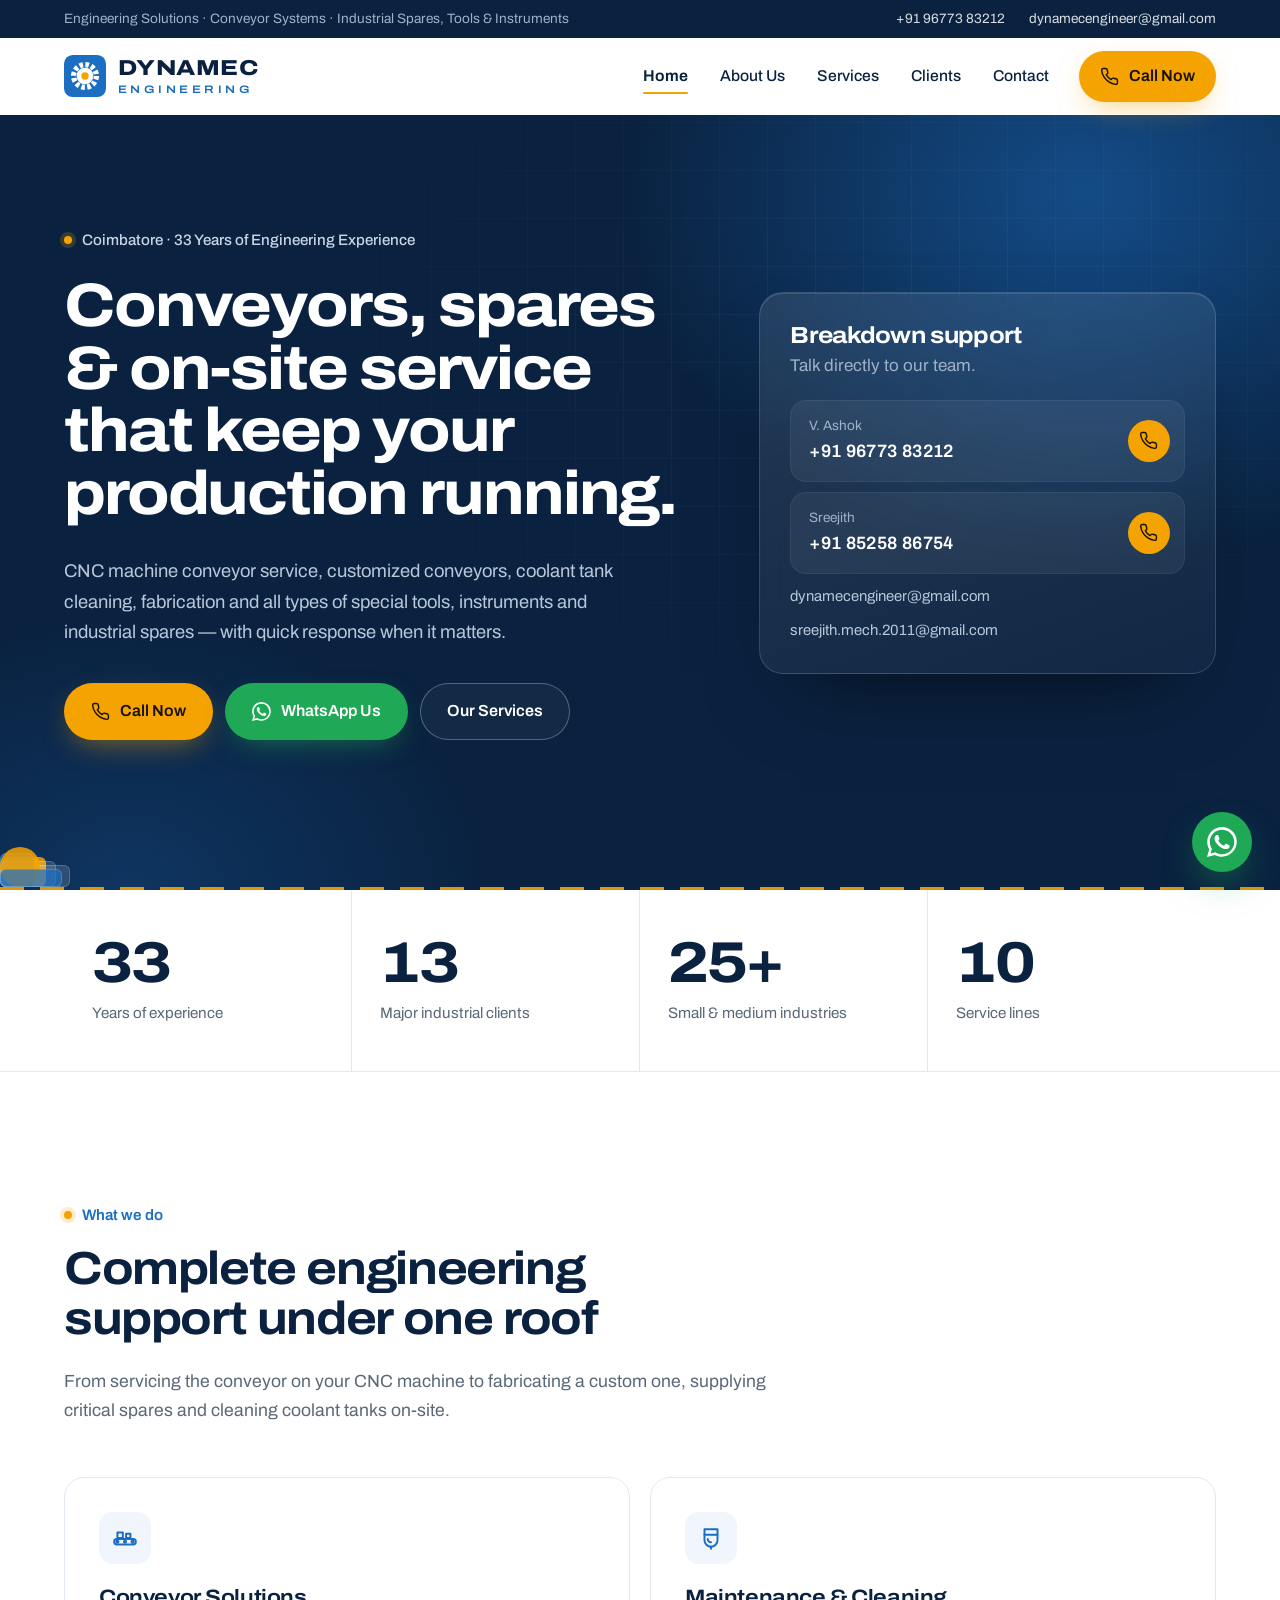
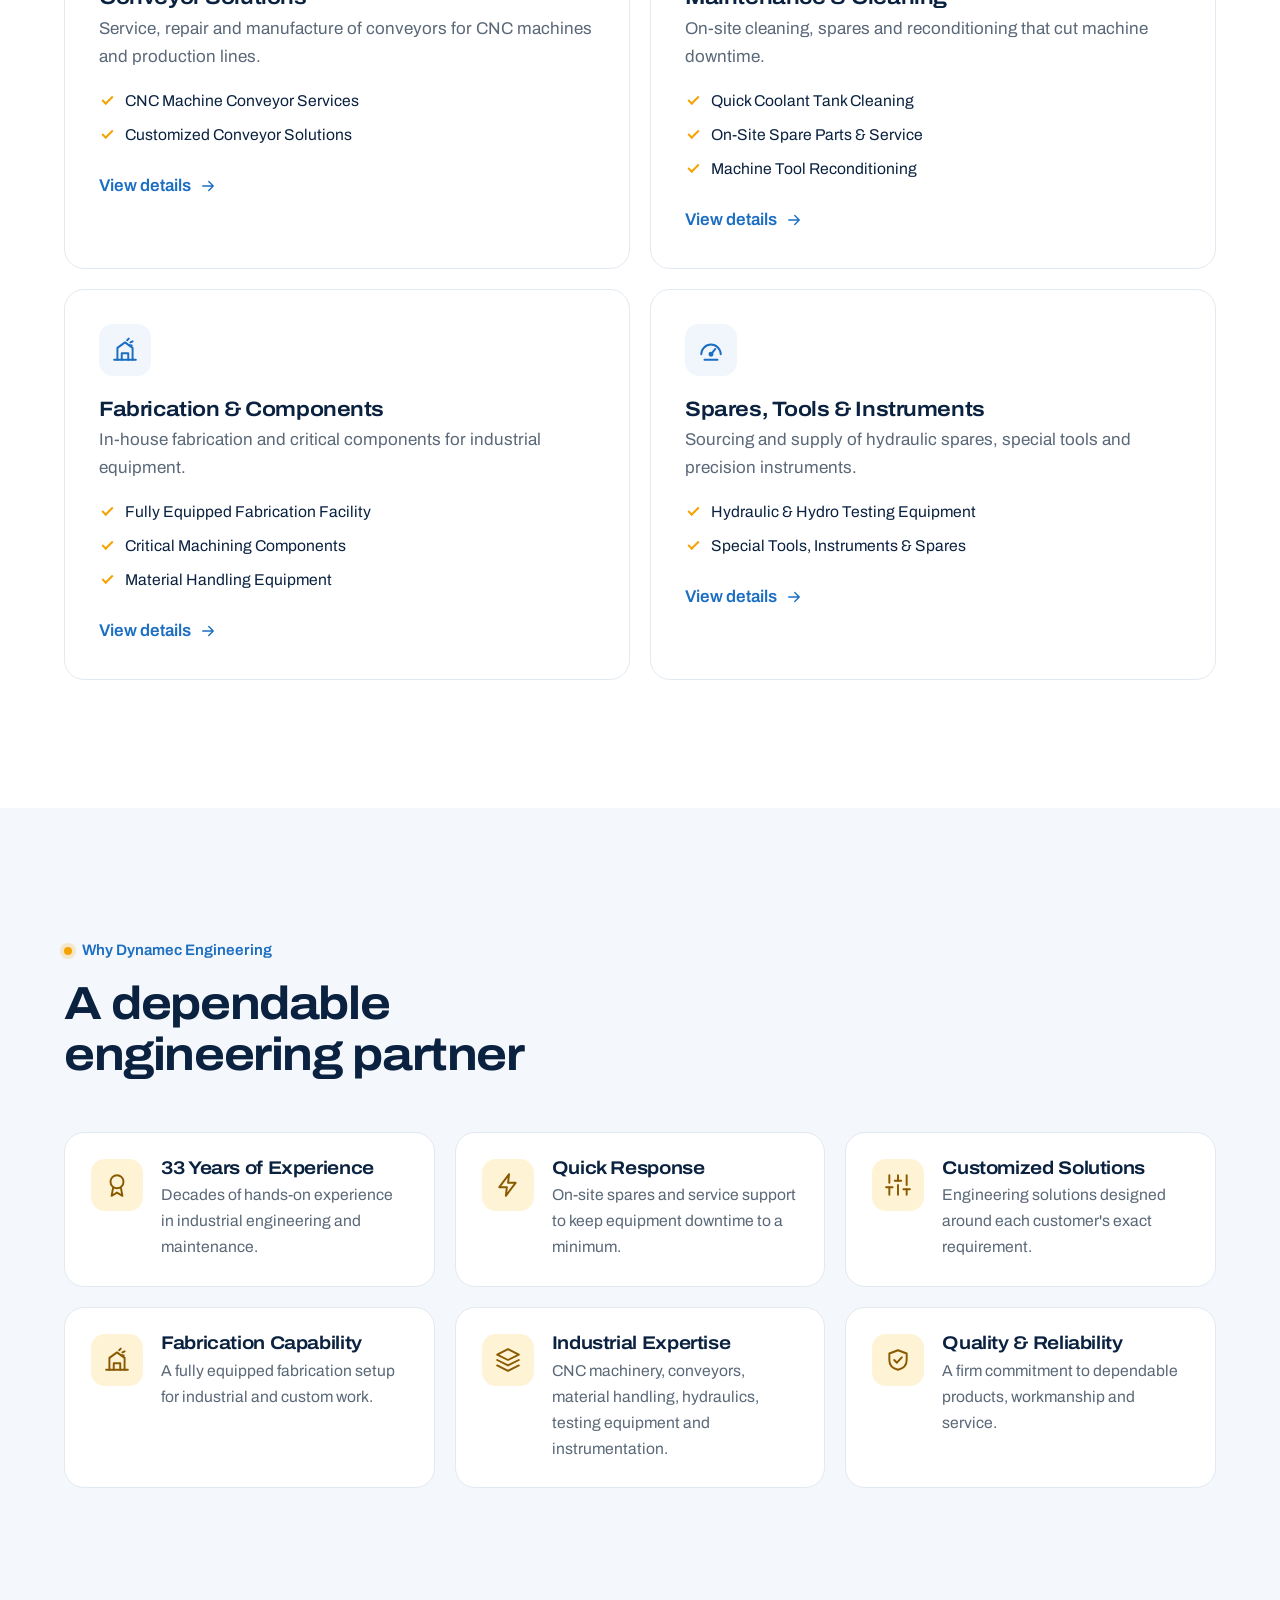
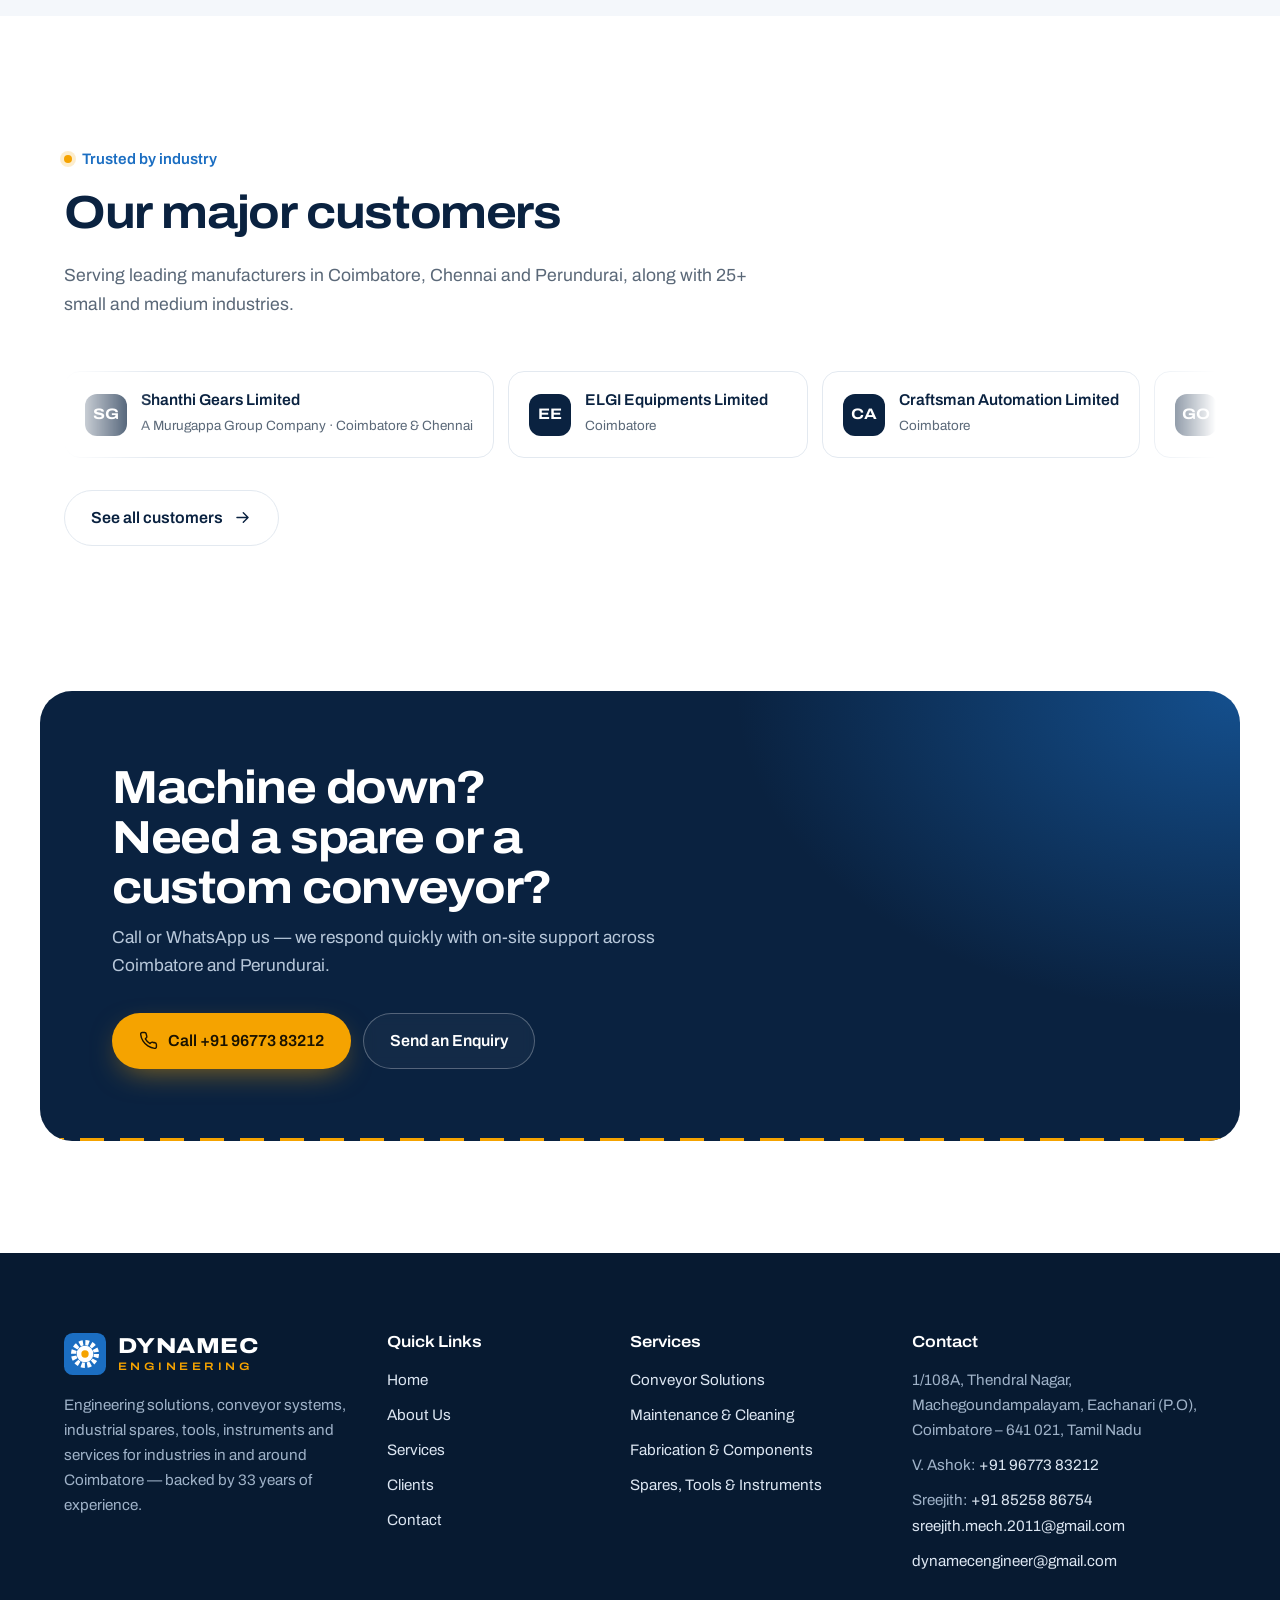
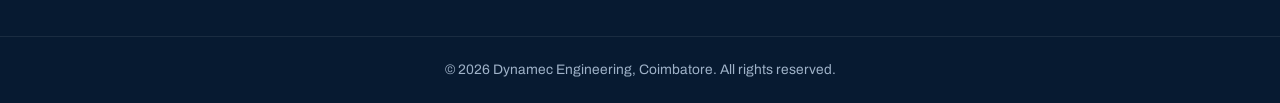
==== commit e18e7042: "Modern redesign with smooth animations; replace R. Guru with Sreejith - New stylesheet: Archivo type" ====
--- a/index.html
+++ b/index.html
@@ -14,7 +14,7 @@
   <link rel="icon" href="images/favicon.svg" type="image/svg+xml">
   <link rel="preconnect" href="https://fonts.googleapis.com">
   <link rel="preconnect" href="https://fonts.gstatic.com" crossorigin>
-  <link href="https://fonts.googleapis.com/css2?family=Barlow:wght@400;500;600;700&family=Barlow+Condensed:wght@600;700&display=swap" rel="stylesheet">
+  <link href="https://fonts.googleapis.com/css2?family=Archivo:wdth,wght@62..125,400..800&display=swap" rel="stylesheet">
   <link rel="stylesheet" href="css/style.css">
   <script type="application/ld+json">{"@context": "https://schema.org", "@type": "LocalBusiness", "name": "Dynamec Engineering", "description": "Engineering solutions, CNC machine conveyor services, customized conveyors, coolant tank cleaning, fabrication, hydraulic spares, special tools and instruments in Coimbatore.", "telephone": "+919677383212", "email": "dynamecengineer@gmail.com", "address": {"@type": "PostalAddress", "streetAddress": "1/108A, Thendral Nagar, Machegoundampalayam, Eachanari (P.O)", "addressLocality": "Coimbatore", "addressRegion": "Tamil Nadu", "postalCode": "641021", "addressCountry": "IN"}, "areaServed": ["Coimbatore", "Perundurai", "Tamil Nadu"], "image": "images/logo-mark.svg"}</script>
 </head>
@@ -70,13 +70,15 @@
           <span><small>V. Ashok</small><strong>+91 96773 83212</strong></span>
           <span class="call-icon"><svg viewBox="0 0 24 24" fill="none" stroke="currentColor" stroke-width="1.8" stroke-linecap="round" stroke-linejoin="round" aria-hidden="true"><path d="M22 16.9v3a2 2 0 0 1-2.2 2 19.8 19.8 0 0 1-8.6-3.1 19.5 19.5 0 0 1-6-6A19.8 19.8 0 0 1 2.1 4.2 2 2 0 0 1 4.1 2h3a2 2 0 0 1 2 1.7c.1 1 .4 1.9.7 2.8a2 2 0 0 1-.5 2.1L8 9.9a16 16 0 0 0 6 6l1.3-1.3a2 2 0 0 1 2.1-.4c.9.3 1.8.6 2.8.7a2 2 0 0 1 1.7 2z"/></svg></span>
         </a>
-        <a class="contact-person" href="tel:+919865987523">
-          <span><small>R. Guru</small><strong>+91 98659 87523</strong></span>
+        <a class="contact-person" href="tel:+918525886754">
+          <span><small>Sreejith</small><strong>+91 85258 86754</strong></span>
           <span class="call-icon"><svg viewBox="0 0 24 24" fill="none" stroke="currentColor" stroke-width="1.8" stroke-linecap="round" stroke-linejoin="round" aria-hidden="true"><path d="M22 16.9v3a2 2 0 0 1-2.2 2 19.8 19.8 0 0 1-8.6-3.1 19.5 19.5 0 0 1-6-6A19.8 19.8 0 0 1 2.1 4.2 2 2 0 0 1 4.1 2h3a2 2 0 0 1 2 1.7c.1 1 .4 1.9.7 2.8a2 2 0 0 1-.5 2.1L8 9.9a16 16 0 0 0 6 6l1.3-1.3a2 2 0 0 1 2.1-.4c.9.3 1.8.6 2.8.7a2 2 0 0 1 1.7 2z"/></svg></span>
         </a>
         <a class="hero-mail" href="mailto:dynamecengineer@gmail.com">dynamecengineer@gmail.com</a>
+        <a class="hero-mail" href="mailto:sreejith.mech.2011@gmail.com">sreejith.mech.2011@gmail.com</a>
       </aside>
     </div>
+    <div class="conveyor" aria-hidden="true"><span class="item"></span><span class="item"></span><span class="item"></span><span class="item"></span><span class="item"></span><span class="item"></span></div>
   </section>
 
   <section class="stats" aria-label="Key facts">
@@ -149,7 +151,7 @@
         <h2>Our major customers</h2>
         <p>Serving leading manufacturers in Coimbatore, Chennai and Perundurai, along with 25+ small and medium industries.</p>
       </div>
-      <div class="client-grid">
+      <div class="client-marquee"><div class="client-grid">
         <div class="client"><span class="client-badge" aria-hidden="true">SG</span><div><strong>Shanthi Gears Limited</strong><small>A Murugappa Group Company · Coimbatore & Chennai</small></div></div>
         <div class="client"><span class="client-badge" aria-hidden="true">EE</span><div><strong>ELGI Equipments Limited</strong><small>Coimbatore</small></div></div>
         <div class="client"><span class="client-badge" aria-hidden="true">CA</span><div><strong>Craftsman Automation Limited</strong><small>Coimbatore</small></div></div>
@@ -158,8 +160,8 @@
         <div class="client"><span class="client-badge" aria-hidden="true">CF</span><div><strong>Critical Flow Solutions</strong><small>Coimbatore</small></div></div>
         <div class="client"><span class="client-badge" aria-hidden="true">IG</span><div><strong>I Fore Green Power Limited</strong><small>Coimbatore</small></div></div>
         <div class="client"><span class="client-badge" aria-hidden="true">AG</span><div><strong>Aqua Group</strong><small>Coimbatore</small></div></div>
-      </div>
-      <p style="margin-top:26px"><a class="btn btn-outline-dark" href="clients.html">See all customers <svg viewBox="0 0 24 24" fill="none" stroke="currentColor" stroke-width="1.8" stroke-linecap="round" stroke-linejoin="round" aria-hidden="true"><path d="M5 12h14M13 6l6 6-6 6"/></svg></a></p>
+      </div></div>
+      <p style="margin-top:32px"><a class="btn btn-outline-dark" href="clients.html">See all customers <svg viewBox="0 0 24 24" fill="none" stroke="currentColor" stroke-width="1.8" stroke-linecap="round" stroke-linejoin="round" aria-hidden="true"><path d="M5 12h14M13 6l6 6-6 6"/></svg></a></p>
     </div>
   </section>
 
@@ -210,7 +212,7 @@
       <ul>
         <li>1/108A, Thendral Nagar,<br>Machegoundampalayam, Eachanari (P.O),<br>Coimbatore – 641 021, Tamil Nadu</li>
         <li>V. Ashok: <a href="tel:+919677383212">+91 96773 83212</a></li>
-        <li>R. Guru: <a href="tel:+919865987523">+91 98659 87523</a></li>
+        <li>Sreejith: <a href="tel:+918525886754">+91 85258 86754</a><br><a href="mailto:sreejith.mech.2011@gmail.com">sreejith.mech.2011@gmail.com</a></li>
         <li><a href="mailto:dynamecengineer@gmail.com">dynamecengineer@gmail.com</a></li>
         <!-- TODO: add GSTIN here once the client confirms it in writing -->
       </ul>
--- a/css/style.css
+++ b/css/style.css
@@ -10,20 +10,26 @@
   --blue-100: #dceaf8;
   --blue-50:  #f0f6fc;
   --accent:   #f5a300;   /* safety amber: buttons, highlights */
-  --accent-dark: #d98f00;
-  --ink:      #14202e;   /* main text */
+  --accent-dark: #e29500;
+  --ink:      #0a2240;   /* main text */
   --muted:    #5a6878;   /* secondary text */
-  --line:     #dfe5ec;   /* borders */
+  --line:     #e3e9f0;   /* borders */
   --bg:       #ffffff;
-  --bg-alt:   #f5f7fa;
+  --bg-alt:   #f4f7fb;
   --whatsapp: #1fa855;
 
-  --radius: 10px;
-  --shadow: 0 6px 24px rgba(10, 34, 64, .08);
-  --max: 1160px;
-  --font-body: "Barlow", system-ui, -apple-system, "Segoe UI", sans-serif;
-  --font-head: "Barlow Condensed", "Barlow", system-ui, sans-serif;
-}
+  --radius: 20px;
+  --radius-sm: 12px;
+  --shadow: 0 30px 60px -30px rgba(10, 34, 64, .28);
+  --max: 1200px;
+  --ease: cubic-bezier(.22, 1, .36, 1);
+  --font-body: "Archivo", system-ui, -apple-system, "Segoe UI", sans-serif;
+  --font-head: "Archivo", system-ui, sans-serif;
+}
+
+/* Smooth cross-fade between pages (Chrome, Edge, Safari 18+) */
+@view-transition { navigation: auto; }
+::view-transition-old(root), ::view-transition-new(root) { animation-duration: .35s; }
 
 /* ---------- Base ---------- */
 *, *::before, *::after { box-sizing: border-box; }
@@ -32,99 +38,124 @@
   margin: 0;
   font-family: var(--font-body);
   font-size: 17px;
-  line-height: 1.6;
+  line-height: 1.65;
   color: var(--ink);
   background: var(--bg);
   -webkit-font-smoothing: antialiased;
+  text-rendering: optimizeLegibility;
 }
 img, svg { max-width: 100%; display: block; }
-a { color: var(--blue-600); text-decoration: none; }
-a:hover { text-decoration: underline; }
+a { color: var(--blue-600); text-decoration: none; transition: color .25s var(--ease); }
+a:hover { color: var(--blue-800); }
 h1, h2, h3, h4 {
   font-family: var(--font-head);
-  line-height: 1.15;
+  font-stretch: 112%;
+  line-height: 1.08;
   margin: 0 0 .5em;
   color: var(--blue-900);
-  letter-spacing: .2px;
-}
-h1 { font-size: clamp(2.2rem, 5vw, 3.6rem); font-weight: 700; }
-h2 { font-size: clamp(1.8rem, 3.6vw, 2.5rem); font-weight: 700; }
-h3 { font-size: 1.4rem; font-weight: 600; }
+  letter-spacing: -.02em;
+  text-wrap: balance;
+}
+h1 { font-size: clamp(2.5rem, 6vw, 4.5rem); font-weight: 750; line-height: 1.02; letter-spacing: -.035em; }
+h2 { font-size: clamp(1.9rem, 3.8vw, 2.9rem); font-weight: 700; letter-spacing: -.03em; }
+h3 { font-size: 1.3rem; font-weight: 650; }
 p { margin: 0 0 1em; }
 ul { margin: 0; padding: 0; }
-
-.container { width: 100%; max-width: var(--max); margin: 0 auto; padding: 0 20px; }
+::selection { background: var(--accent); color: var(--blue-900); }
+
+.container { width: 100%; max-width: var(--max); margin: 0 auto; padding: 0 24px; }
 .sr-only {
   position: absolute; width: 1px; height: 1px; padding: 0; margin: -1px;
   overflow: hidden; clip: rect(0 0 0 0); white-space: nowrap; border: 0;
 }
-.skip-link { position: absolute; left: -999px; top: 0; background: var(--accent); color: #000; padding: 8px 14px; z-index: 200; }
-.skip-link:focus { left: 10px; }
-:focus-visible { outline: 3px solid var(--accent); outline-offset: 2px; }
+.skip-link { position: absolute; left: -999px; top: 0; background: var(--accent); color: #000; padding: 8px 14px; z-index: 200; border-radius: 8px; }
+.skip-link:focus { left: 10px; top: 10px; }
+:focus-visible { outline: 3px solid var(--accent); outline-offset: 3px; border-radius: 6px; }
 
 /* ---------- Buttons ---------- */
 .btn {
-  display: inline-flex; align-items: center; justify-content: center; gap: 8px;
-  padding: 13px 24px;
-  border-radius: 6px;
-  font-weight: 600; font-size: 1rem;
-  border: 2px solid transparent;
+  position: relative; overflow: hidden;
+  display: inline-flex; align-items: center; justify-content: center; gap: 10px;
+  padding: 14px 26px;
+  border-radius: 999px;
+  font-family: var(--font-body); font-weight: 600; font-size: 1rem;
+  border: 1.5px solid transparent;
   cursor: pointer;
-  transition: background .2s, color .2s, border-color .2s, transform .1s;
+  transition: background .35s var(--ease), color .35s var(--ease), border-color .35s var(--ease),
+              transform .35s var(--ease), box-shadow .35s var(--ease);
   text-decoration: none !important;
   white-space: nowrap;
 }
-.btn:active { transform: translateY(1px); }
-.btn svg { width: 20px; height: 20px; flex: none; }
-.btn-accent { background: var(--accent); color: #1a1200; }
-.btn-accent:hover { background: var(--accent-dark); }
-.btn-blue { background: var(--blue-600); color: #fff; }
-.btn-blue:hover { background: var(--blue-800); }
-.btn-outline { border-color: rgba(255,255,255,.6); color: #fff; }
-.btn-outline:hover { background: rgba(255,255,255,.1); border-color: #fff; }
-.btn-outline-dark { border-color: var(--blue-600); color: var(--blue-600); }
-.btn-outline-dark:hover { background: var(--blue-50); }
-.btn-whatsapp { background: var(--whatsapp); color: #fff; }
-.btn-whatsapp:hover { background: #17904a; }
+.btn:hover { transform: translateY(-2px); }
+.btn:active { transform: translateY(0) scale(.98); transition-duration: .1s; }
+.btn svg { width: 19px; height: 19px; flex: none; transition: transform .35s var(--ease); }
+.btn:hover svg:last-child:not(:first-child) { transform: translateX(4px); }
+.btn-accent { background: var(--accent); color: #1a1200; box-shadow: 0 10px 30px -10px rgba(245, 163, 0, .6); }
+.btn-accent:hover { background: var(--accent-dark); color: #1a1200; box-shadow: 0 16px 36px -12px rgba(245, 163, 0, .75); }
+.btn-blue { background: var(--blue-600); color: #fff; box-shadow: 0 10px 30px -12px rgba(27, 110, 194, .7); }
+.btn-blue:hover { background: var(--blue-800); color: #fff; }
+.btn-outline { border-color: rgba(255,255,255,.28); color: #fff; background: rgba(255,255,255,.04); backdrop-filter: blur(6px); }
+.btn-outline:hover { background: rgba(255,255,255,.12); border-color: rgba(255,255,255,.6); color: #fff; }
+.btn-outline-dark { border-color: var(--line); color: var(--blue-900); background: #fff; }
+.btn-outline-dark:hover { border-color: var(--blue-600); color: var(--blue-600); box-shadow: var(--shadow); }
+.btn-whatsapp { background: var(--whatsapp); color: #fff; box-shadow: 0 10px 30px -12px rgba(31, 168, 85, .7); }
+.btn-whatsapp:hover { background: #17904a; color: #fff; }
 
 /* ---------- Top bar ---------- */
-.topbar { background: var(--blue-900); color: #c9d6e6; font-size: .9rem; }
-.topbar .container { display: flex; justify-content: space-between; align-items: center; gap: 16px; padding-top: 7px; padding-bottom: 7px; }
-.topbar a { color: #fff; }
-.topbar-links { display: flex; gap: 22px; flex-wrap: wrap; }
+.topbar { background: var(--blue-900); color: #9fb2c8; font-size: .85rem; }
+.topbar .container { display: flex; justify-content: space-between; align-items: center; gap: 16px; padding-top: 8px; padding-bottom: 8px; }
+.topbar a { color: #fff; opacity: .85; transition: opacity .25s; }
+.topbar a:hover { opacity: 1; color: #fff; }
+.topbar-links { display: flex; gap: 24px; flex-wrap: wrap; }
 @media (max-width: 760px) { .topbar { display: none; } }
 
 /* ---------- Header / navigation ---------- */
 .site-header {
   position: sticky; top: 0; z-index: 100;
-  background: #fff;
-  border-bottom: 1px solid var(--line);
-}
-.nav-wrap { display: flex; align-items: center; justify-content: space-between; height: 74px; }
+  background: rgba(255, 255, 255, .78);
+  backdrop-filter: saturate(180%) blur(18px);
+  -webkit-backdrop-filter: saturate(180%) blur(18px);
+  border-bottom: 1px solid transparent;
+  transition: box-shadow .4s var(--ease), border-color .4s var(--ease), background .4s var(--ease);
+}
+.site-header.scrolled {
+  background: rgba(255, 255, 255, .88);
+  border-bottom-color: var(--line);
+  box-shadow: 0 10px 30px -20px rgba(10, 34, 64, .25);
+}
+.nav-wrap { display: flex; align-items: center; justify-content: space-between; height: 76px; transition: height .4s var(--ease); }
+.scrolled .nav-wrap { height: 66px; }
 .brand { display: flex; align-items: center; gap: 12px; text-decoration: none !important; }
-.brand img { width: 44px; height: 44px; }
-.brand-text { display: flex; flex-direction: column; line-height: 1; font-family: var(--font-head); }
-.brand-text strong { font-size: 1.6rem; color: var(--blue-600); letter-spacing: 1.5px; }
-.brand-text small { font-size: .82rem; color: var(--blue-900); letter-spacing: 4.2px; font-weight: 600; margin-top: 3px; }
-
-.site-nav { display: flex; align-items: center; gap: 6px; }
-.site-nav a {
-  color: var(--ink); font-weight: 500;
-  padding: 8px 14px; border-radius: 6px;
+.brand img { width: 42px; height: 42px; transition: transform .8s var(--ease); }
+.brand:hover img { transform: rotate(120deg); }
+.brand-text { display: flex; flex-direction: column; line-height: 1; font-family: var(--font-head); font-stretch: 120%; }
+.brand-text strong { font-size: 1.35rem; color: var(--blue-900); letter-spacing: .02em; font-weight: 800; }
+.brand-text small { font-size: .68rem; color: var(--blue-600); letter-spacing: .32em; font-weight: 600; margin-top: 4px; }
+
+.site-nav { display: flex; align-items: center; gap: 4px; }
+.site-nav a:not(.btn) {
+  position: relative;
+  color: var(--blue-900); font-weight: 500; font-size: .98rem;
+  padding: 8px 14px;
   text-decoration: none;
 }
-.site-nav a:hover { background: var(--blue-50); color: var(--blue-600); }
-.site-nav a[aria-current="page"] { color: var(--blue-600); font-weight: 700; }
-.site-nav .nav-cta { margin-left: 10px; color: #1a1200; padding: 10px 18px; }
-.site-nav .nav-cta:hover { background: var(--accent-dark); color: #1a1200; }
+.site-nav a:not(.btn)::after {
+  content: ""; position: absolute; left: 14px; right: 14px; bottom: 3px; height: 2px;
+  background: var(--accent); border-radius: 2px;
+  transform: scaleX(0); transform-origin: right;
+  transition: transform .45s var(--ease);
+}
+.site-nav a:not(.btn):hover::after, .site-nav a[aria-current="page"]::after { transform: scaleX(1); transform-origin: left; }
+.site-nav a[aria-current="page"] { font-weight: 650; }
+.site-nav .nav-cta { margin-left: 12px; padding: 11px 20px; }
 
 .nav-toggle {
   display: none;
   background: none; border: 0; padding: 10px; cursor: pointer;
 }
 .nav-toggle span:not(.sr-only) {
-  display: block; width: 26px; height: 3px; margin: 5px 0;
-  background: var(--blue-900); border-radius: 2px; transition: .25s;
+  display: block; width: 24px; height: 2px; margin: 6px 0;
+  background: var(--blue-900); border-radius: 2px; transition: transform .45s var(--ease), opacity .3s;
 }
 .nav-toggle[aria-expanded="true"] span:nth-child(1) { transform: translateY(8px) rotate(45deg); }
 .nav-toggle[aria-expanded="true"] span:nth-child(2) { opacity: 0; }
@@ -133,16 +164,19 @@
 @media (max-width: 900px) {
   .nav-toggle { display: block; }
   .site-nav {
-    position: absolute; top: 74px; left: 0; right: 0;
+    position: absolute; top: 100%; left: 12px; right: 12px;
     flex-direction: column; align-items: stretch; gap: 0;
-    background: #fff; border-bottom: 1px solid var(--line);
-    padding: 8px 20px 18px;
+    background: #fff; border: 1px solid var(--line); border-radius: var(--radius);
+    padding: 10px 16px 16px;
     box-shadow: var(--shadow);
-    display: none;
+    opacity: 0; visibility: hidden; transform: translateY(-10px) scale(.98);
+    transform-origin: top center;
+    transition: opacity .35s var(--ease), transform .45s var(--ease), visibility 0s .45s;
   }
-  .site-nav.open { display: flex; }
-  .site-nav a { padding: 13px 6px; border-bottom: 1px solid var(--line); border-radius: 0; }
-  .site-nav .nav-cta { margin: 14px 0 0; border-radius: 6px; border-bottom: 0; }
+  .site-nav.open { opacity: 1; visibility: visible; transform: none; transition-delay: 0s; }
+  .site-nav a:not(.btn) { padding: 14px 4px; border-bottom: 1px solid var(--line); }
+  .site-nav a:not(.btn)::after { display: none; }
+  .site-nav .nav-cta { margin: 14px 0 0; }
 }
 
 /* ---------- Hero ---------- */
@@ -150,96 +184,161 @@
   position: relative;
   color: #fff;
   background:
-    linear-gradient(115deg, rgba(10,34,64,.97) 0%, rgba(15,50,96,.93) 55%, rgba(27,110,194,.85) 100%),
-    repeating-linear-gradient(0deg, transparent 0 39px, rgba(255,255,255,.05) 39px 40px),
-    repeating-linear-gradient(90deg, transparent 0 39px, rgba(255,255,255,.05) 39px 40px),
+    radial-gradient(60% 80% at 85% 10%, rgba(27,110,194,.55) 0%, transparent 60%),
+    radial-gradient(40% 50% at 10% 100%, rgba(27,110,194,.25) 0%, transparent 70%),
     var(--blue-900);
   overflow: hidden;
-}
-.hero::after { /* amber hazard stripe at the bottom */
-  content: ""; position: absolute; left: 0; right: 0; bottom: 0; height: 8px;
-  background: repeating-linear-gradient(-45deg, var(--accent) 0 16px, var(--blue-900) 16px 32px);
+  isolation: isolate;
+}
+.hero::before { /* fine blueprint grid that fades out */
+  content: ""; position: absolute; inset: 0; z-index: -1;
+  background:
+    repeating-linear-gradient(0deg, transparent 0 47px, rgba(255,255,255,.05) 47px 48px),
+    repeating-linear-gradient(90deg, transparent 0 47px, rgba(255,255,255,.05) 47px 48px);
+  -webkit-mask-image: radial-gradient(ellipse 70% 70% at 70% 30%, #000 0%, transparent 75%);
+          mask-image: radial-gradient(ellipse 70% 70% at 70% 30%, #000 0%, transparent 75%);
+}
+.hero::after { /* moving belt line along the bottom */
+  content: ""; position: absolute; left: 0; right: 0; bottom: 0; height: 3px;
+  background: repeating-linear-gradient(90deg, var(--accent) 0 24px, transparent 24px 40px);
+  background-size: 40px 3px;
+  opacity: .9;
+  animation: belt 1.4s linear infinite;
 }
 .hero-grid {
-  display: grid; grid-template-columns: 1.35fr 1fr; gap: 48px; align-items: center;
-  padding: 84px 20px 96px;
+  display: grid; grid-template-columns: 1.4fr 1fr; gap: 56px; align-items: center;
+  padding: 110px 24px 150px;
 }
 .eyebrow {
-  display: inline-block;
-  font-family: var(--font-head); font-weight: 600;
-  letter-spacing: 2px; text-transform: uppercase; font-size: .95rem;
-  color: var(--accent);
-  margin-bottom: 14px;
+  display: inline-flex; align-items: center; gap: 10px;
+  font-weight: 500; font-size: .95rem;
+  color: #c9d6e6;
+  margin-bottom: 22px;
+}
+.eyebrow::before {
+  content: ""; width: 8px; height: 8px; border-radius: 50%; background: var(--accent);
+  box-shadow: 0 0 0 4px rgba(245,163,0,.2);
+  animation: pulse 2.4s var(--ease) infinite;
 }
 .hero h1 { color: #fff; }
-.hero h1 em { font-style: normal; color: var(--accent); }
-.hero-lead { font-size: 1.15rem; color: #d4e0ee; max-width: 580px; margin-bottom: 30px; }
+.hero:not(.page-hero) h1 { font-size: clamp(2.4rem, 4.8vw, 4rem); }
+.hero h1 em { font-style: normal; }
+.hero-lead { font-size: 1.15rem; color: #b8c8da; max-width: 560px; margin-bottom: 36px; }
 .hero-actions { display: flex; flex-wrap: wrap; gap: 12px; }
 
+/* Page-load sequence */
+.hero-grid > div > *, .hero-card {
+  animation: rise 1s var(--ease) both;
+}
+.hero-grid > div > :nth-child(1) { animation-delay: .05s; }
+.hero-grid > div > :nth-child(2) { animation-delay: .15s; }
+.hero-grid > div > :nth-child(3) { animation-delay: .27s; }
+.hero-grid > div > :nth-child(4) { animation-delay: .39s; }
+.hero-card { animation-delay: .45s; }
+
 .hero-card {
-  background: rgba(255,255,255,.07);
-  border: 1px solid rgba(255,255,255,.18);
-  border-radius: var(--radius);
-  padding: 28px;
-  backdrop-filter: blur(4px);
-}
-.hero-card h2 { color: #fff; font-size: 1.6rem; margin-bottom: 4px; }
-.hero-card > p { color: #c9d6e6; margin-bottom: 18px; }
+  background: linear-gradient(160deg, rgba(255,255,255,.1), rgba(255,255,255,.03));
+  border: 1px solid rgba(255,255,255,.14);
+  border-radius: 24px;
+  padding: 30px;
+  backdrop-filter: blur(14px);
+  -webkit-backdrop-filter: blur(14px);
+  box-shadow: 0 40px 80px -40px rgba(0,0,0,.6), inset 0 1px 0 rgba(255,255,255,.12);
+}
+.hero-card h2 { color: #fff; font-size: 1.45rem; margin-bottom: 4px; }
+.hero-card > p { color: #9fb2c8; margin-bottom: 20px; }
 .contact-person {
   display: flex; align-items: center; justify-content: space-between; gap: 12px;
-  background: rgba(255,255,255,.08);
-  border-radius: 8px; padding: 14px 16px; margin-bottom: 10px;
+  background: rgba(255,255,255,.06);
+  border: 1px solid rgba(255,255,255,.06);
+  border-radius: 16px; padding: 14px 14px 14px 18px; margin-bottom: 10px;
   color: #fff; text-decoration: none !important;
-  transition: background .2s;
-}
-.contact-person:hover { background: rgba(255,255,255,.16); }
-.contact-person small { display: block; color: #aebfd3; font-size: .85rem; }
-.contact-person strong { font-size: 1.15rem; letter-spacing: .5px; }
+  transition: background .35s var(--ease), border-color .35s var(--ease), transform .35s var(--ease);
+}
+.contact-person:hover { background: rgba(255,255,255,.12); border-color: rgba(255,255,255,.18); transform: translateX(4px); color: #fff; }
+.contact-person small { display: block; color: #9fb2c8; font-size: .85rem; }
+.contact-person strong { font-size: 1.12rem; letter-spacing: .02em; font-weight: 600; }
 .contact-person .call-icon {
   width: 42px; height: 42px; border-radius: 50%;
   background: var(--accent); color: #1a1200;
   display: grid; place-items: center; flex: none;
-}
-.contact-person .call-icon svg { width: 20px; height: 20px; }
-.hero-card .hero-mail { display: block; margin-top: 14px; color: #c9d6e6; font-size: .95rem; word-break: break-all; }
+  transition: transform .45s var(--ease);
+}
+.contact-person:hover .call-icon { transform: rotate(-12deg) scale(1.08); }
+.contact-person .call-icon svg { width: 19px; height: 19px; }
+.hero-card .hero-mail { display: block; margin-top: 10px; color: #b8c8da; font-size: .93rem; word-break: break-all; }
+.hero-card .hero-mail:first-of-type { margin-top: 18px; }
+.hero-card .hero-mail:hover { color: #fff; }
+
+/* Conveyor animation (home hero) */
+.conveyor {
+  position: absolute; left: 0; right: 0; bottom: 3px; height: 70px;
+  pointer-events: none; overflow: hidden;
+}
+.conveyor .item {
+  position: absolute; bottom: 0; left: 0;
+  width: var(--w, 44px); height: var(--h, 30px);
+  border-radius: 6px;
+  background: var(--c, rgba(255,255,255,.14));
+  border: 1px solid rgba(255,255,255,.18);
+  animation: ride 26s linear infinite;
+  animation-delay: var(--delay, 0s);
+}
+.conveyor .item:nth-child(1) { --w: 46px; --h: 30px; --delay: 0s;    --c: rgba(245,163,0,.85); border-color: transparent; }
+.conveyor .item:nth-child(2) { --w: 70px; --h: 22px; --delay: -5s; }
+.conveyor .item:nth-child(3) { --w: 34px; --h: 34px; --delay: -10.5s; --c: rgba(27,110,194,.7); }
+.conveyor .item:nth-child(4) { --w: 56px; --h: 26px; --delay: -15s; }
+.conveyor .item:nth-child(5) { --w: 40px; --h: 40px; --delay: -20s;  --c: rgba(245,163,0,.85); border-color: transparent; border-radius: 50%; }
+.conveyor .item:nth-child(6) { --w: 62px; --h: 18px; --delay: -23.5s; --c: rgba(27,110,194,.7); }
+
+@keyframes ride   { from { transform: translateX(-120px); } to { transform: translateX(calc(100vw + 40px)); } }
+@keyframes belt   { to { background-position: 40px 0; } }
+@keyframes rise   { from { opacity: 0; transform: translateY(28px); filter: blur(8px); } to { opacity: 1; transform: none; filter: blur(0); } }
+@keyframes pulse  { 0%, 100% { box-shadow: 0 0 0 4px rgba(245,163,0,.22); } 50% { box-shadow: 0 0 0 8px rgba(245,163,0,0); } }
 
 @media (max-width: 900px) {
-  .hero-grid { grid-template-columns: 1fr; padding: 56px 20px 72px; gap: 36px; }
+  .hero-grid { grid-template-columns: 1fr; padding: 72px 24px 130px; gap: 40px; }
 }
 
 /* Smaller hero used on inner pages */
-.page-hero .hero-grid { grid-template-columns: 1fr; padding: 64px 20px 72px; }
+.page-hero .hero-grid { grid-template-columns: 1fr; padding: 88px 24px 96px; }
 .page-hero h1 { margin-bottom: .3em; }
-.breadcrumb { font-size: .92rem; color: #aebfd3; margin-bottom: 10px; }
+.breadcrumb { font-size: .92rem; color: #9fb2c8; margin-bottom: 16px; }
 .breadcrumb a { color: #fff; }
+.breadcrumb a:hover { color: var(--accent); }
 
 /* ---------- Stats strip ---------- */
-.stats { background: var(--blue-600); color: #fff; }
+.stats { background: #fff; border-bottom: 1px solid var(--line); }
 .stats-grid {
   display: grid; grid-template-columns: repeat(4, 1fr);
-  text-align: center;
-}
-.stat { padding: 30px 12px; border-right: 1px solid rgba(255,255,255,.18); }
+}
+.stat { padding: 44px 28px; border-right: 1px solid var(--line); }
 .stat:last-child { border-right: 0; }
-.stat strong { display: block; font-family: var(--font-head); font-size: 2.6rem; line-height: 1; }
-.stat span { font-size: .95rem; color: #dceaf8; }
+.stat strong {
+  display: block; font-family: var(--font-head); font-stretch: 115%;
+  font-size: clamp(2.6rem, 5vw, 3.6rem); font-weight: 750; line-height: 1;
+  letter-spacing: -.04em; color: var(--blue-900);
+  font-variant-numeric: tabular-nums;
+  margin-bottom: 8px;
+}
+.stat span { font-size: .95rem; color: var(--muted); }
 @media (max-width: 700px) {
   .stats-grid { grid-template-columns: repeat(2, 1fr); }
+  .stat { padding: 32px 20px; }
   .stat:nth-child(2) { border-right: 0; }
-  .stat:nth-child(-n+2) { border-bottom: 1px solid rgba(255,255,255,.18); }
+  .stat:nth-child(-n+2) { border-bottom: 1px solid var(--line); }
 }
 
 /* ---------- Sections ---------- */
-.section { padding: 84px 0; }
+.section { padding: clamp(72px, 10vw, 128px) 0; }
 .section-alt { background: var(--bg-alt); }
-.section-head { max-width: 720px; margin-bottom: 44px; }
+.section-head { max-width: 720px; margin-bottom: 52px; }
 .section-head.center { text-align: center; margin-left: auto; margin-right: auto; }
-.section-head .eyebrow { color: var(--blue-600); }
-.section-head p { color: var(--muted); font-size: 1.08rem; }
-@media (max-width: 700px) { .section { padding: 60px 0; } }
+.section .eyebrow { color: var(--blue-600); font-weight: 600; margin-bottom: 16px; }
+.section-head p { color: var(--muted); font-size: 1.1rem; }
 
 /* ---------- Cards ---------- */
-.card-grid { display: grid; gap: 22px; }
+.card-grid { display: grid; gap: 20px; }
 .cols-2 { grid-template-columns: repeat(2, 1fr); }
 .cols-3 { grid-template-columns: repeat(3, 1fr); }
 .cols-4 { grid-template-columns: repeat(4, 1fr); }
@@ -247,191 +346,255 @@
 @media (max-width: 640px)  { .cols-2, .cols-3, .cols-4 { grid-template-columns: 1fr; } }
 
 .card {
+  position: relative; isolation: isolate; overflow: hidden;
   background: #fff;
   border: 1px solid var(--line);
   border-radius: var(--radius);
-  padding: 28px;
-  transition: box-shadow .2s, transform .2s, border-color .2s;
+  padding: 34px;
+  transition: box-shadow .5s var(--ease), transform .5s var(--ease), border-color .5s var(--ease);
+}
+.card::before { /* soft spotlight that follows the cursor (see main.js) */
+  content: ""; position: absolute; inset: 0; z-index: -1;
+  background: radial-gradient(420px circle at var(--mx, 50%) var(--my, 0%), rgba(27,110,194,.08), transparent 60%);
+  opacity: 0; transition: opacity .5s var(--ease);
 }
 a.card { display: block; color: inherit; text-decoration: none !important; }
-a.card:hover, .card.hoverable:hover { box-shadow: var(--shadow); transform: translateY(-3px); border-color: var(--blue-100); }
+a.card:hover, .card.hoverable:hover { box-shadow: var(--shadow); transform: translateY(-6px); border-color: rgba(27,110,194,.25); }
+a.card:hover::before, .card.hoverable:hover::before { opacity: 1; }
 .card p { color: var(--muted); }
 .card p:last-child { margin-bottom: 0; }
 
 .icon {
-  width: 54px; height: 54px; border-radius: 10px;
+  width: 52px; height: 52px; border-radius: 14px;
   display: grid; place-items: center;
   background: var(--blue-50); color: var(--blue-600);
-  margin-bottom: 18px;
-}
-.icon svg { width: 28px; height: 28px; }
-
-.check-list { list-style: none; margin-top: 12px; }
+  margin-bottom: 22px;
+  transition: background .5s var(--ease), color .5s var(--ease), transform .5s var(--ease);
+}
+.icon svg { width: 26px; height: 26px; }
+a.card:hover .icon, .card.hoverable:hover .icon { background: var(--blue-600); color: #fff; transform: rotate(-6deg) scale(1.05); }
+
+.check-list { list-style: none; margin-top: 14px; }
 .check-list li {
-  position: relative; padding-left: 26px; margin-bottom: 7px; color: var(--ink);
+  position: relative; padding-left: 26px; margin-bottom: 8px; color: var(--ink); font-size: .98rem;
 }
 .check-list li::before {
-  content: ""; position: absolute; left: 2px; top: 9px;
-  width: 12px; height: 7px;
-  border-left: 3px solid var(--accent); border-bottom: 3px solid var(--accent);
+  content: ""; position: absolute; left: 3px; top: 8px;
+  width: 11px; height: 6px;
+  border-left: 2px solid var(--accent); border-bottom: 2px solid var(--accent);
   transform: rotate(-45deg);
 }
-.card-link { display: inline-flex; align-items: center; gap: 6px; font-weight: 600; margin-top: 12px; color: var(--blue-600); }
+.card-link { display: inline-flex; align-items: center; gap: 8px; font-weight: 600; margin-top: 16px; color: var(--blue-600); }
+.card-link svg { width: 18px; height: 18px; transition: transform .45s var(--ease); }
+a.card:hover .card-link svg { transform: translateX(6px); }
 
 /* Category card used on home page */
 .category-card h3 { margin-bottom: 6px; }
-.category-card .check-list li { font-size: .98rem; }
 
 /* ---------- Why choose us ---------- */
-.why-item { display: flex; gap: 18px; align-items: flex-start; }
-.why-item .icon { margin-bottom: 0; flex: none; background: var(--accent); color: #1a1200; }
-.why-item h3 { font-size: 1.25rem; margin-bottom: 4px; }
-.why-item p { color: var(--muted); margin: 0; }
+.why-item {
+  display: flex; gap: 18px; align-items: flex-start;
+  padding: 26px; border-radius: var(--radius);
+  background: #fff; border: 1px solid var(--line);
+}
+.why-item .icon { margin-bottom: 0; flex: none; background: #fff3d6; color: #8a5a00; }
+.why-item h3 { font-size: 1.15rem; margin-bottom: 4px; }
+.why-item p { color: var(--muted); margin: 0; font-size: .98rem; }
 
 /* ---------- Clients ---------- */
 .client-grid { display: grid; grid-template-columns: repeat(4, 1fr); gap: 14px; }
 .client {
-  display: flex; align-items: center; gap: 12px;
-  background: #fff; border: 1px solid var(--line); border-radius: 8px;
-  padding: 16px 18px; min-height: 76px;
-}
+  display: flex; align-items: center; gap: 14px;
+  background: #fff; border: 1px solid var(--line); border-radius: 16px;
+  padding: 18px 20px; min-height: 80px;
+  transition: border-color .4s var(--ease), transform .4s var(--ease), box-shadow .4s var(--ease);
+}
+.client:hover { border-color: rgba(27,110,194,.3); transform: translateY(-3px); box-shadow: 0 20px 40px -28px rgba(10,34,64,.35); }
 .client-badge {
-  width: 40px; height: 40px; border-radius: 8px; flex: none;
-  background: var(--blue-50); color: var(--blue-600);
-  font-family: var(--font-head); font-weight: 700; font-size: 1.05rem;
+  width: 42px; height: 42px; border-radius: 12px; flex: none;
+  background: var(--blue-900); color: #fff;
+  font-family: var(--font-head); font-stretch: 115%; font-weight: 700; font-size: .95rem;
   display: grid; place-items: center;
 }
-.client strong { display: block; font-size: .98rem; line-height: 1.3; color: var(--blue-900); }
-.client small { color: var(--muted); font-size: .85rem; }
+.client strong { display: block; font-size: .98rem; line-height: 1.3; color: var(--blue-900); font-weight: 600; }
+.client small { color: var(--muted); font-size: .84rem; }
 @media (max-width: 1000px) { .client-grid { grid-template-columns: repeat(2, 1fr); } }
 @media (max-width: 520px)  { .client-grid { grid-template-columns: 1fr; } }
 
+/* Home page: clients scroll past in an endless strip */
+.client-marquee {
+  overflow: hidden;
+  -webkit-mask-image: linear-gradient(90deg, transparent, #000 8%, #000 92%, transparent);
+          mask-image: linear-gradient(90deg, transparent, #000 8%, #000 92%, transparent);
+}
+.client-marquee .client-grid {
+  display: flex; width: max-content; gap: 14px;
+  animation: marquee 48s linear infinite;
+}
+.client-marquee:hover .client-grid { animation-play-state: paused; }
+.client-marquee .client { flex: none; min-width: 300px; }
+.client-marquee .client:hover { transform: none; }
+@keyframes marquee { to { transform: translateX(calc(-50% - 7px)); } }
+
 .industry-tags { display: flex; flex-wrap: wrap; gap: 10px; }
 .industry-tags span {
-  background: #fff; border: 1px solid var(--line); border-radius: 30px;
-  padding: 8px 18px; font-weight: 500; color: var(--blue-900);
-}
+  background: #fff; border: 1px solid var(--line); border-radius: 999px;
+  padding: 10px 20px; font-weight: 500; color: var(--blue-900);
+  transition: border-color .35s var(--ease), background .35s var(--ease), color .35s var(--ease);
+}
+.industry-tags span:hover { border-color: var(--blue-900); background: var(--blue-900); color: #fff; }
 
 /* ---------- Service detail blocks (services page) ---------- */
 .service-nav {
-  display: flex; flex-wrap: wrap; gap: 10px; margin-bottom: 8px;
+  position: sticky; top: 80px; z-index: 10;
+  display: flex; flex-wrap: wrap; gap: 8px; margin-bottom: 8px;
+  padding: 6px; width: fit-content; max-width: 100%;
+  background: rgba(255,255,255,.85); backdrop-filter: blur(14px);
+  border: 1px solid var(--line); border-radius: 999px;
 }
 .service-nav a {
-  padding: 9px 18px; border-radius: 30px; border: 1px solid var(--line);
-  background: #fff; color: var(--blue-900); font-weight: 600; text-decoration: none;
-}
-.service-nav a:hover { border-color: var(--blue-600); color: var(--blue-600); }
-.service-group { scroll-margin-top: 100px; }
-.service-group + .service-group { margin-top: 72px; }
+  padding: 9px 18px; border-radius: 999px;
+  color: var(--blue-900); font-weight: 600; font-size: .95rem; text-decoration: none;
+  transition: background .35s var(--ease), color .35s var(--ease);
+}
+.service-nav a:hover { background: var(--blue-900); color: #fff; }
+@media (max-width: 700px) { .service-nav { position: static; border-radius: var(--radius); } }
+.service-group { scroll-margin-top: 150px; }
+.service-group + .service-group { margin-top: 96px; }
 .group-title {
-  display: flex; align-items: center; gap: 14px;
-  border-bottom: 3px solid var(--blue-600);
-  padding-bottom: 12px; margin-bottom: 26px;
+  display: flex; align-items: baseline; gap: 16px;
+  padding-bottom: 14px; margin-bottom: 24px;
+  border-bottom: 1px solid var(--line);
 }
 .group-title .num {
-  font-family: var(--font-head); font-weight: 700; font-size: 1.1rem;
-  background: var(--accent); color: #1a1200;
-  width: 38px; height: 38px; border-radius: 6px; display: grid; place-items: center;
-}
-.group-title h2 { margin: 0; font-size: 2rem; }
+  font-family: var(--font-head); font-weight: 600; font-size: 1rem;
+  color: var(--accent-dark);
+  font-variant-numeric: tabular-nums;
+}
+.group-title h2 { margin: 0; font-size: clamp(1.7rem, 3vw, 2.3rem); }
 .tag-new {
-  display: inline-block; font-size: .72rem; font-weight: 700; letter-spacing: 1px;
+  display: inline-block; font-size: .75rem; font-weight: 600;
   background: var(--blue-50); color: var(--blue-600);
-  padding: 2px 8px; border-radius: 4px; vertical-align: middle; margin-left: 6px;
-  text-transform: uppercase;
+  padding: 3px 10px; border-radius: 999px; vertical-align: middle; margin-left: 6px;
 }
 
 /* ---------- About page ---------- */
-.split { display: grid; grid-template-columns: 1.2fr 1fr; gap: 56px; align-items: start; }
-@media (max-width: 900px) { .split { grid-template-columns: 1fr; gap: 36px; } }
-.lead { font-size: 1.15rem; color: var(--ink); }
+.split { display: grid; grid-template-columns: 1.2fr 1fr; gap: 64px; align-items: start; }
+@media (max-width: 900px) { .split { grid-template-columns: 1fr; gap: 40px; } }
+.lead { font-size: 1.18rem; color: var(--ink); }
 .fact-panel {
-  background: var(--blue-900); color: #fff;
-  border-radius: var(--radius); padding: 32px;
+  background:
+    radial-gradient(80% 60% at 100% 0%, rgba(27,110,194,.45), transparent 60%),
+    var(--blue-900);
+  color: #fff;
+  border-radius: 24px; padding: 36px;
   position: relative; overflow: hidden;
-}
-.fact-panel::before {
-  content: ""; position: absolute; top: 0; left: 0; right: 0; height: 6px;
-  background: repeating-linear-gradient(-45deg, var(--accent) 0 12px, var(--blue-900) 12px 24px);
+  box-shadow: var(--shadow);
 }
 .fact-panel h3 { color: #fff; }
-.fact-row { display: flex; justify-content: space-between; gap: 12px; padding: 14px 0; border-bottom: 1px solid rgba(255,255,255,.12); }
+.fact-row { display: flex; justify-content: space-between; gap: 12px; padding: 16px 0; border-bottom: 1px solid rgba(255,255,255,.1); }
 .fact-row:last-child { border-bottom: 0; }
-.fact-row span { color: #aebfd3; }
-.fact-row strong { text-align: right; }
+.fact-row span { color: #9fb2c8; }
+.fact-row strong { text-align: right; font-weight: 600; }
 .quote-box {
-  border-left: 5px solid var(--accent);
-  background: var(--blue-50);
-  padding: 24px 28px; border-radius: 0 var(--radius) var(--radius) 0;
-  font-size: 1.12rem; color: var(--blue-900);
+  position: relative;
+  background: #fff; border: 1px solid var(--line);
+  padding: 36px 36px 36px 40px; border-radius: 24px;
+  font-family: var(--font-head); font-stretch: 108%;
+  font-size: clamp(1.2rem, 2vw, 1.45rem); line-height: 1.45; font-weight: 500;
+  color: var(--blue-900); letter-spacing: -.01em;
+}
+.quote-box::before {
+  content: ""; position: absolute; left: 0; top: 32px; bottom: 32px; width: 3px;
+  background: var(--accent); border-radius: 0 3px 3px 0;
 }
 
 /* ---------- CTA band ---------- */
-.cta-band {
-  background: var(--blue-900); color: #fff;
-  position: relative; overflow: hidden;
-}
-.cta-band::before {
-  content: ""; position: absolute; top: 0; left: 0; right: 0; height: 8px;
-  background: repeating-linear-gradient(-45deg, var(--accent) 0 16px, var(--blue-900) 16px 32px);
-}
-.cta-inner {
-  display: flex; justify-content: space-between; align-items: center; gap: 30px; flex-wrap: wrap;
-  padding: 64px 20px;
-}
-.cta-band h2 { color: #fff; margin-bottom: 6px; }
-.cta-band p { color: #c9d6e6; margin: 0; font-size: 1.08rem; }
+.cta-band { padding: 0 0 clamp(72px, 10vw, 112px); background: transparent; }
+.section-alt + .cta-band { padding-top: clamp(72px, 10vw, 112px); background: var(--bg-alt); }
+.cta-band .cta-inner {
+  position: relative; overflow: hidden; isolation: isolate;
+  width: calc(100% - 48px);
+  display: flex; justify-content: space-between; align-items: center; gap: 32px; flex-wrap: wrap;
+  padding: clamp(40px, 6vw, 72px);
+  border-radius: 32px;
+  background:
+    radial-gradient(70% 120% at 100% 0%, rgba(27,110,194,.6), transparent 60%),
+    var(--blue-900);
+  color: #fff;
+}
+.cta-band .cta-inner::after { /* moving belt line, echoing the hero */
+  content: ""; position: absolute; left: 0; right: 0; bottom: 0; height: 3px; z-index: -1;
+  background: repeating-linear-gradient(90deg, var(--accent) 0 24px, transparent 24px 40px);
+  background-size: 40px 3px;
+  animation: belt 1.4s linear infinite;
+}
+.cta-band .cta-inner > div:first-child { max-width: 620px; }
+.cta-band h2 { color: #fff; margin-bottom: 10px; }
+.cta-band p { color: #b8c8da; margin: 0; font-size: 1.08rem; }
 .cta-actions { display: flex; gap: 12px; flex-wrap: wrap; }
+@media (max-width: 600px) { .cta-band .cta-inner { width: calc(100% - 32px); border-radius: 24px; } }
 
 /* ---------- Contact page ---------- */
-.contact-grid { display: grid; grid-template-columns: 1fr 1.3fr; gap: 40px; align-items: start; }
-@media (max-width: 900px) { .contact-grid { grid-template-columns: 1fr; } }
+.contact-grid { display: grid; grid-template-columns: 1fr 1.25fr; gap: 56px; align-items: start; }
+@media (max-width: 900px) { .contact-grid { grid-template-columns: 1fr; gap: 40px; } }
 .info-list { list-style: none; }
-.info-list li { display: flex; gap: 16px; padding: 18px 0; border-bottom: 1px solid var(--line); }
+.info-list li { display: flex; gap: 16px; padding: 20px 0; border-bottom: 1px solid var(--line); }
 .info-list li:last-child { border-bottom: 0; }
 .info-list .icon { margin: 0; width: 46px; height: 46px; flex: none; }
-.info-list .icon svg { width: 22px; height: 22px; }
-.info-list h3 { font-size: 1.1rem; margin-bottom: 2px; }
+.info-list .icon svg { width: 21px; height: 21px; }
+.info-list h3 { font-size: 1.08rem; margin-bottom: 2px; }
 .info-list p { margin: 0; color: var(--muted); }
-.info-list a { font-weight: 600; }
-
-.form-card { background: #fff; border: 1px solid var(--line); border-radius: var(--radius); padding: 32px; box-shadow: var(--shadow); }
+.info-list a { font-weight: 600; word-break: break-word; }
+
+.form-card {
+  background: #fff; border: 1px solid var(--line); border-radius: 28px;
+  padding: clamp(24px, 4vw, 44px);
+  box-shadow: 0 40px 80px -40px rgba(10,34,64,.25);
+}
 .form-row { display: grid; grid-template-columns: 1fr 1fr; gap: 16px; }
-@media (max-width: 600px) { .form-row { grid-template-columns: 1fr; } .form-card { padding: 22px; } }
-.field { margin-bottom: 16px; }
-.field label { display: block; font-weight: 600; font-size: .95rem; margin-bottom: 6px; color: var(--blue-900); }
+@media (max-width: 600px) { .form-row { grid-template-columns: 1fr; gap: 0; } }
+.field { margin-bottom: 18px; }
+.field label { display: block; font-weight: 600; font-size: .92rem; margin-bottom: 8px; color: var(--blue-900); }
 .field label .req { color: #c0392b; }
 .field input, .field select, .field textarea {
   width: 100%; font: inherit; font-size: 1rem;
-  padding: 12px 14px;
-  border: 1px solid #c9d2dc; border-radius: 6px;
-  background: #fff; color: var(--ink);
-}
-.field input:focus, .field select:focus, .field textarea:focus { border-color: var(--blue-600); outline: 3px solid var(--blue-100); }
-.field textarea { min-height: 130px; resize: vertical; }
-.form-actions { display: flex; gap: 12px; flex-wrap: wrap; margin-top: 6px; }
-.form-note { font-size: .88rem; color: var(--muted); margin-top: 14px; margin-bottom: 0; }
+  padding: 14px 16px;
+  border: 1px solid var(--line); border-radius: var(--radius-sm);
+  background: var(--bg-alt); color: var(--ink);
+  transition: border-color .3s var(--ease), box-shadow .3s var(--ease), background .3s var(--ease);
+}
+.field input:hover, .field select:hover, .field textarea:hover { border-color: #c9d4e0; }
+.field input:focus, .field select:focus, .field textarea:focus {
+  border-color: var(--blue-600); background: #fff;
+  outline: none; box-shadow: 0 0 0 4px rgba(27,110,194,.14);
+}
+.field textarea { min-height: 140px; resize: vertical; }
+.form-actions { display: flex; gap: 12px; flex-wrap: wrap; margin-top: 8px; }
+.form-note { font-size: .86rem; color: var(--muted); margin-top: 16px; margin-bottom: 0; }
 .hidden { display: none !important; }
 
-.map-wrap { border-radius: var(--radius); overflow: hidden; border: 1px solid var(--line); margin-top: 26px; }
-.map-wrap iframe { display: block; width: 100%; height: 340px; border: 0; }
+.map-wrap { border-radius: var(--radius); overflow: hidden; border: 1px solid var(--line); margin-top: 28px; }
+.map-wrap iframe { display: block; width: 100%; height: 340px; border: 0; filter: grayscale(.4) contrast(1.05); transition: filter .6s var(--ease); }
+.map-wrap:hover iframe { filter: none; }
 
 /* ---------- Footer ---------- */
-.site-footer { background: #071a31; color: #aebfd3; font-size: .96rem; }
+.site-footer { background: #071a31; color: #9fb2c8; font-size: .95rem; }
 .footer-grid {
-  display: grid; grid-template-columns: 1.4fr 1fr 1.2fr 1.4fr; gap: 36px;
-  padding: 64px 20px 44px;
-}
-.site-footer h4 { color: #fff; font-size: 1.15rem; letter-spacing: 1px; text-transform: uppercase; margin-bottom: 16px; }
-.site-footer a { color: #dce6f2; }
+  display: grid; grid-template-columns: 1.4fr 1fr 1.2fr 1.5fr; gap: 40px;
+  padding: 80px 24px 52px;
+}
+.site-footer h4 { color: #fff; font-size: 1rem; font-weight: 600; letter-spacing: 0; margin-bottom: 18px; }
+.site-footer a { color: #dce6f2; word-break: break-word; }
+.site-footer a:hover { color: var(--accent); }
 .site-footer ul { list-style: none; }
-.site-footer li { margin-bottom: 9px; }
+.site-footer li { margin-bottom: 10px; }
 .footer-brand .brand-text strong { color: #fff; }
-.footer-brand .brand-text small { color: #aebfd3; }
-.footer-brand p { margin-top: 16px; }
+.footer-brand .brand-text small { color: var(--accent); }
+.footer-brand p { margin-top: 18px; max-width: 340px; }
 .footer-bottom {
-  border-top: 1px solid rgba(255,255,255,.1);
-  padding: 20px; text-align: center; font-size: .88rem;
+  border-top: 1px solid rgba(255,255,255,.08);
+  padding: 22px; text-align: center; font-size: .86rem;
 }
 @media (max-width: 900px) { .footer-grid { grid-template-columns: 1fr 1fr; } }
 @media (max-width: 560px) { .footer-grid { grid-template-columns: 1fr; } }
@@ -440,78 +603,60 @@
 .mobile-bar { display: none; }
 @media (max-width: 760px) {
   .mobile-bar {
-    display: grid; grid-template-columns: 1fr 1fr;
-    position: fixed; left: 0; right: 0; bottom: 0; z-index: 150;
-    box-shadow: 0 -4px 16px rgba(0,0,0,.12);
+    display: grid; grid-template-columns: 1fr 1fr; gap: 8px;
+    position: fixed; left: 12px; right: 12px; bottom: 12px; z-index: 150;
+    padding: 6px; border-radius: 999px;
+    background: rgba(10,34,64,.85); backdrop-filter: blur(16px); -webkit-backdrop-filter: blur(16px);
+    box-shadow: 0 20px 40px -12px rgba(0,0,0,.4);
   }
   .mobile-bar a {
     display: flex; align-items: center; justify-content: center; gap: 8px;
-    padding: 15px 8px; font-weight: 700; color: #fff; text-decoration: none;
+    padding: 13px 8px; border-radius: 999px; font-weight: 600; color: #fff; text-decoration: none;
   }
-  .mobile-bar svg { width: 20px; height: 20px; }
+  .mobile-bar svg { width: 19px; height: 19px; }
   .mobile-bar .mb-call { background: var(--blue-600); }
   .mobile-bar .mb-wa { background: var(--whatsapp); }
-  body { padding-bottom: 56px; }
+  body { padding-bottom: 84px; }
 }
 
 /* ---------- Floating WhatsApp (desktop) ---------- */
 .wa-float {
-  position: fixed; right: 24px; bottom: 24px; z-index: 150;
+  position: fixed; right: 28px; bottom: 28px; z-index: 150;
   width: 60px; height: 60px; border-radius: 50%;
   background: var(--whatsapp); color: #fff;
   display: grid; place-items: center;
-  box-shadow: 0 8px 24px rgba(0,0,0,.2);
-  transition: transform .2s;
-}
-.wa-float:hover { transform: scale(1.07); }
-.wa-float svg { width: 32px; height: 32px; }
+  box-shadow: 0 16px 36px -10px rgba(31,168,85,.6);
+  transition: transform .45s var(--ease), box-shadow .45s var(--ease);
+}
+.wa-float:hover { transform: translateY(-4px) scale(1.06); color: #fff; box-shadow: 0 22px 44px -10px rgba(31,168,85,.7); }
+.wa-float svg { width: 30px; height: 30px; }
 @media (max-width: 760px) { .wa-float { display: none; } }
 
 /* ---------- Thank-you page ---------- */
-.thanks { text-align: center; padding: 110px 20px; }
-.thanks .icon { margin: 0 auto 20px; width: 80px; height: 80px; border-radius: 50%; background: #e3f6ea; color: var(--whatsapp); }
+.thanks { text-align: center; padding: 140px 24px; }
+.thanks > * { animation: rise 1s var(--ease) both; }
+.thanks > :nth-child(2) { animation-delay: .1s; }
+.thanks > :nth-child(3) { animation-delay: .2s; }
+.thanks > :nth-child(n+4) { animation-delay: .3s; }
+.thanks .icon { margin: 0 auto 24px; width: 84px; height: 84px; border-radius: 50%; background: #e3f6ea; color: var(--whatsapp); }
 .thanks .icon svg { width: 40px; height: 40px; }
+
+/* ---------- Scroll reveal (classes added by main.js) ---------- */
+.js .reveal {
+  opacity: 0; transform: translateY(32px); filter: blur(6px);
+  transition: opacity 1s var(--ease), transform 1s var(--ease), filter 1s var(--ease),
+              box-shadow .5s var(--ease), border-color .5s var(--ease);
+  transition-delay: var(--d, 0s);
+}
+.js .reveal.in { opacity: 1; transform: none; filter: none; }
+.js .reveal.in:hover { transition-delay: 0s; }
+.js a.card.reveal.in:hover, .js .card.hoverable.reveal.in:hover { transform: translateY(-6px); }
+.js .client.reveal.in:hover { transform: translateY(-3px); }
 
 @media (prefers-reduced-motion: reduce) {
   html { scroll-behavior: auto; }
-  * { transition: none !important; }
-}
-.card-link svg { width: 18px; height: 18px; }
-
-/* ---------- Extra device fixes ---------- */
-.contact-grid > *, .split > *, .hero-grid > * { min-width: 0; }
-.info-list a, .site-footer a, .hero-mail { overflow-wrap: anywhere; }
-@media (max-width: 380px) {
-  body { font-size: 16px; }
-  .container { padding: 0 16px; }
-  .hero-actions .btn { width: 100%; }
-  .brand-text strong { font-size: 1.4rem; }
-  .brand-text small { letter-spacing: 3.2px; }
-  .form-card { padding: 18px; }
-}
-/* Phone held sideways: keep hero compact */
-@media (max-height: 500px) and (orientation: landscape) {
-  .hero-grid { padding-top: 36px; padding-bottom: 48px; }
-}
-/* iPad portrait: 2-column hero actions, roomier stats */
-@media (min-width: 701px) and (max-width: 900px) {
-  .hero-card { max-width: 560px; }
-}
-/* Top bar: hide the tagline on tablets, hide the whole bar on small screens */
-@media (max-width: 1100px) { .topbar .container > span { display: none; } .topbar .container { justify-content: flex-end; } }
-@media (max-width: 900px) { .topbar { display: none; } }
-@media (max-width: 380px) { h1 { font-size: 1.9rem; } }
-/* Phones held sideways (wide but short, touch screen): show the Call/WhatsApp bar too */
-@media (pointer: coarse) and (max-height: 500px) {
-  .mobile-bar {
-    display: grid; grid-template-columns: 1fr 1fr;
-    position: fixed; left: 0; right: 0; bottom: 0; z-index: 150;
-    box-shadow: 0 -4px 16px rgba(0,0,0,.12);
-  }
-  .mobile-bar a { display: flex; align-items: center; justify-content: center; gap: 8px; padding: 12px 8px; font-weight: 700; color: #fff; text-decoration: none; }
-  .mobile-bar svg { width: 20px; height: 20px; }
-  .mobile-bar .mb-call { background: var(--blue-600); }
-  .mobile-bar .mb-wa { background: var(--whatsapp); }
-  .wa-float { display: none; }
-  body { padding-bottom: 50px; }
-}
+  *, *::before, *::after { animation: none !important; transition: none !important; }
+  .js .reveal { opacity: 1; transform: none; filter: none; }
+  .conveyor { display: none; }
+  @view-transition { navigation: none; }
+}
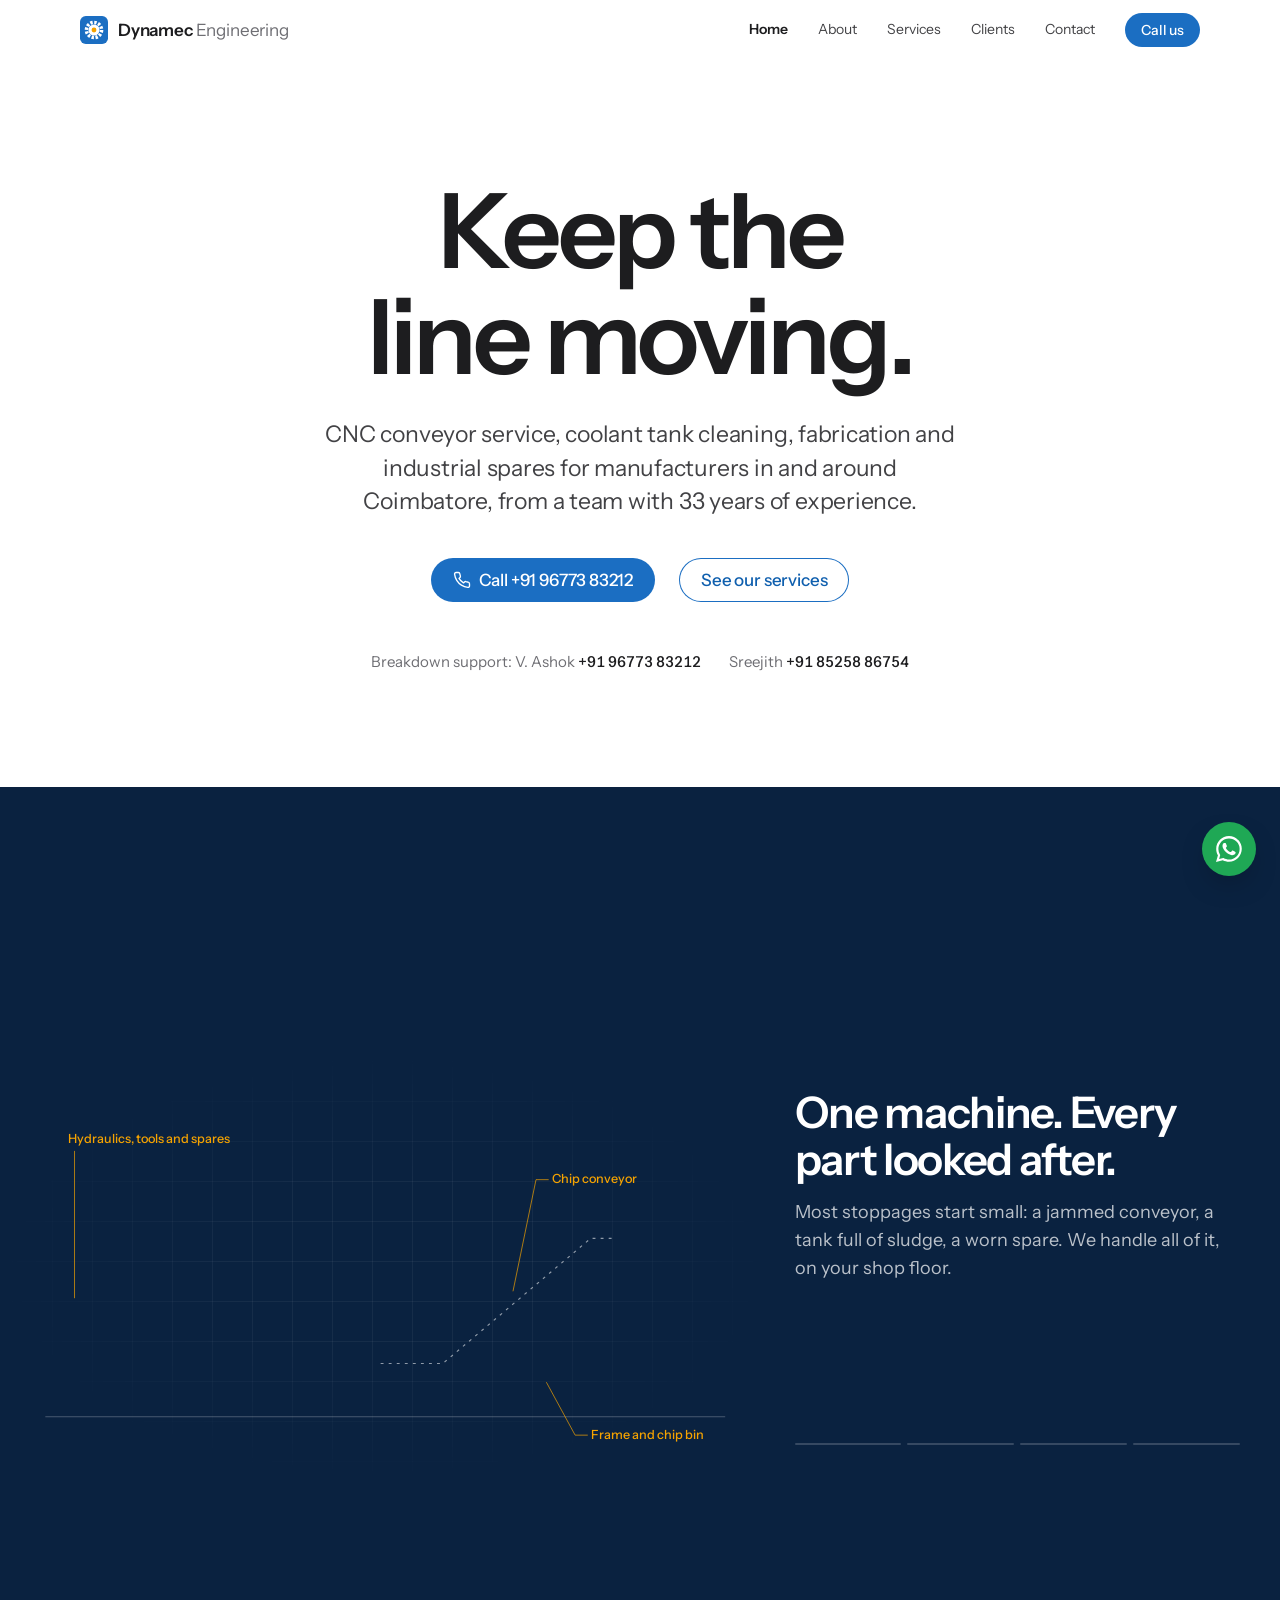
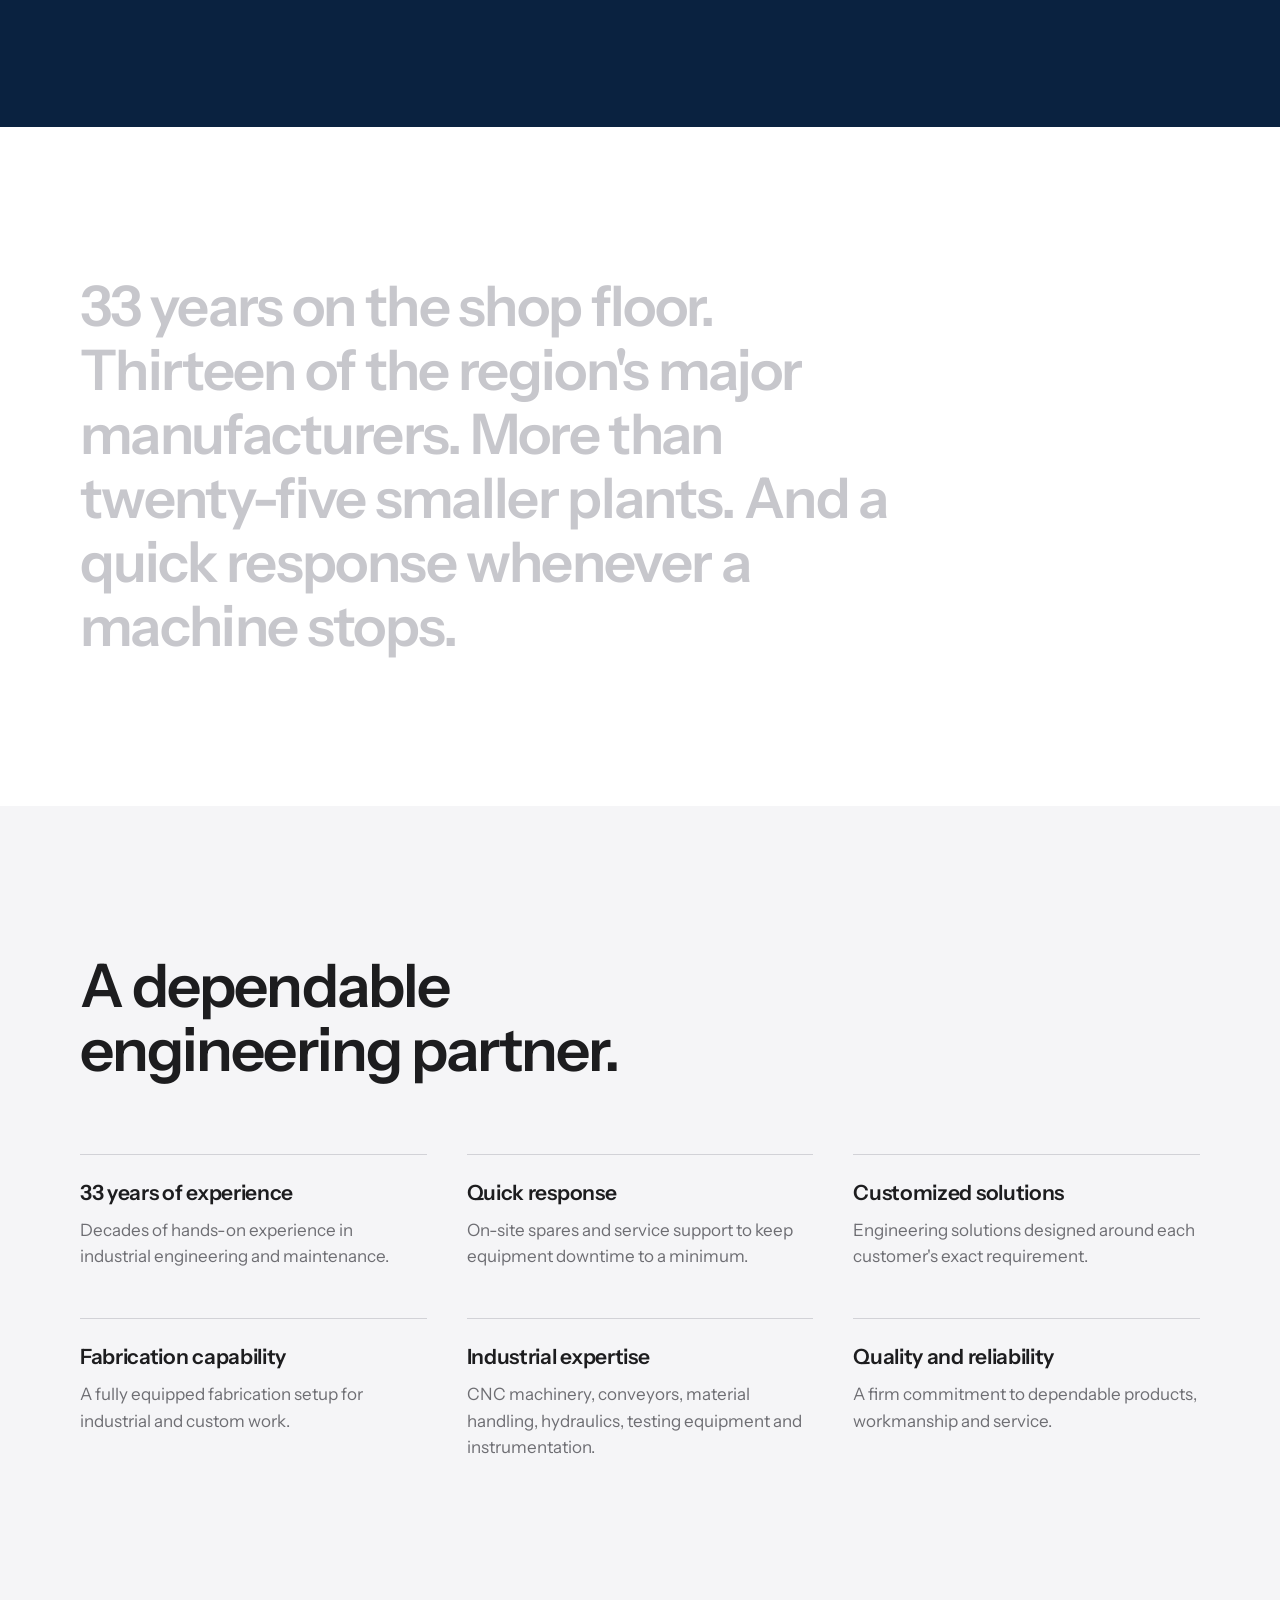
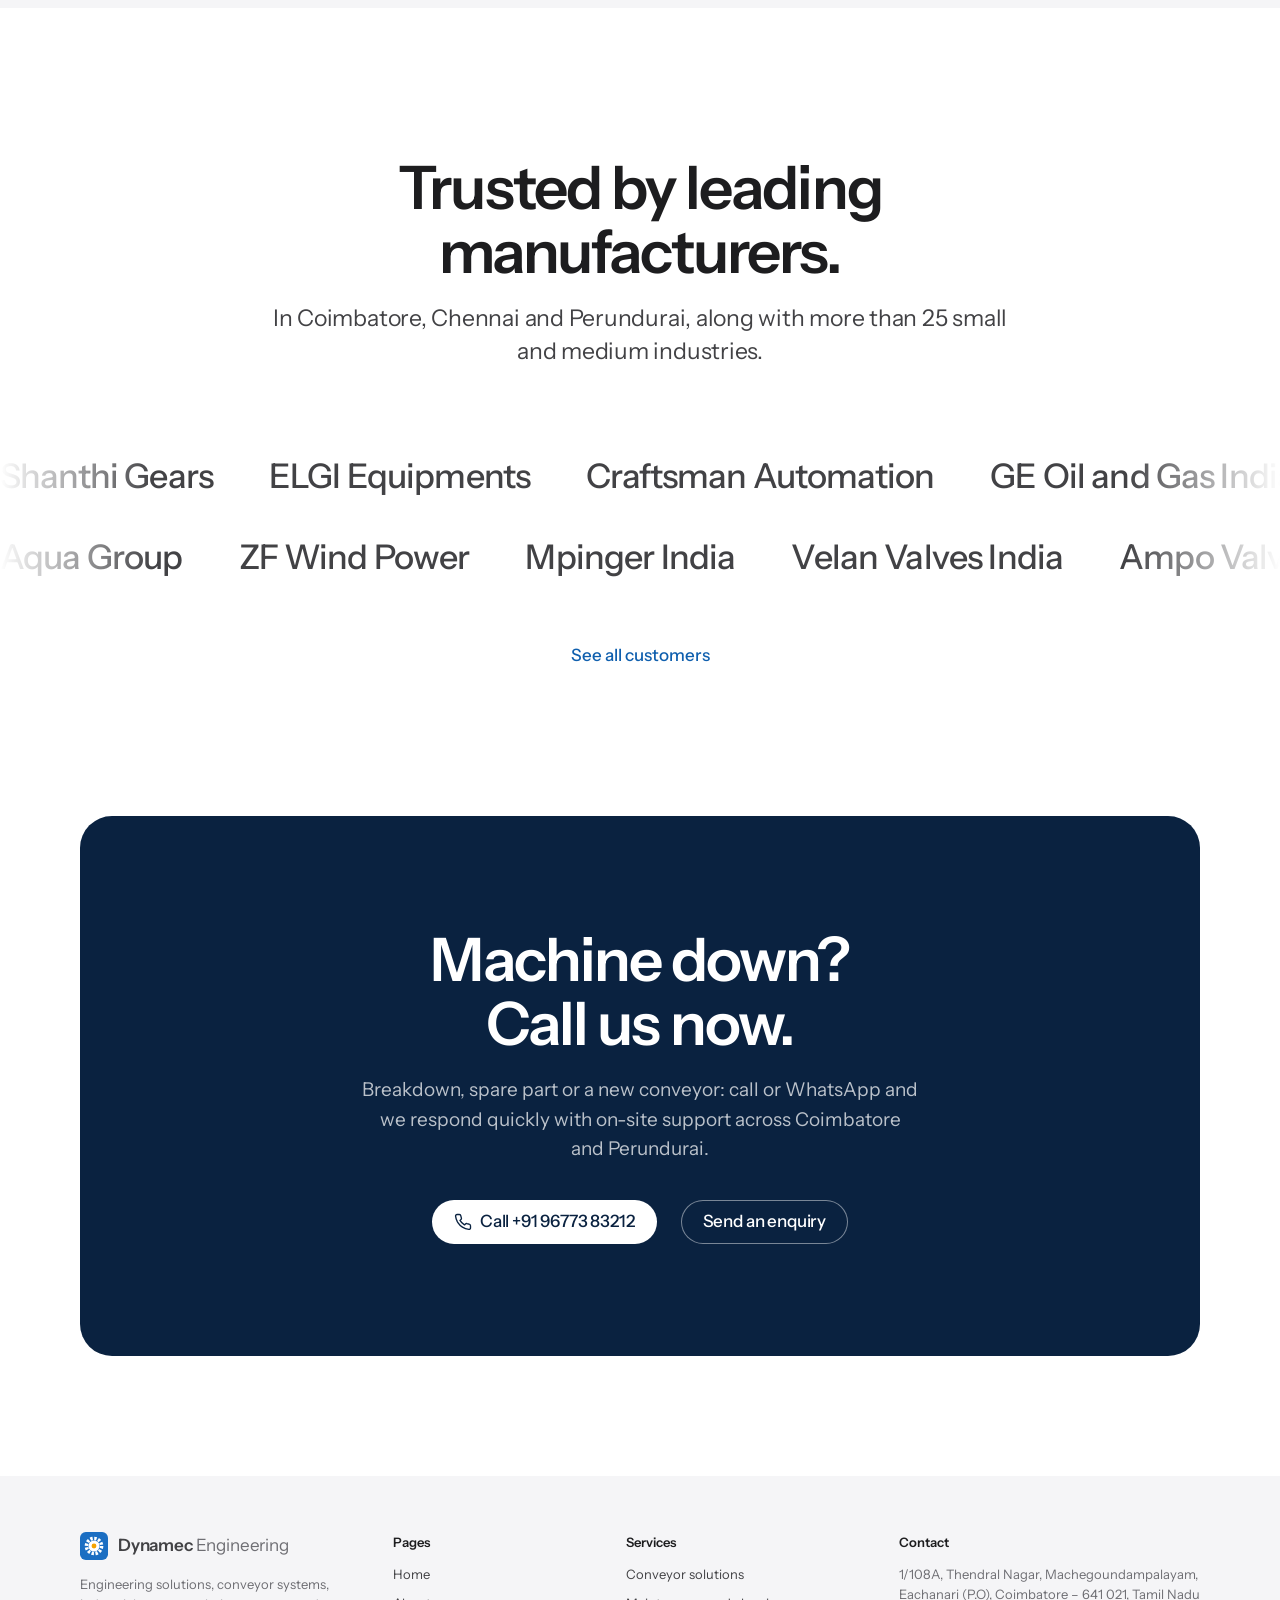
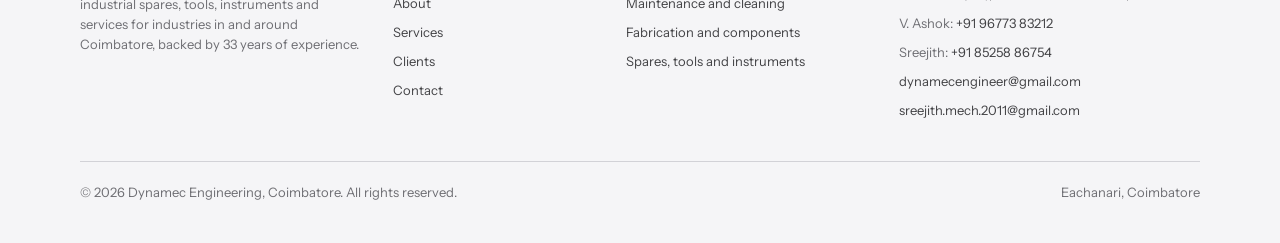
==== commit 36f5e35e: "Premium redesign: Apple-style layout, scroll-drawn blueprint, Instrument Sans - New frosted header, " ====
--- a/index.html
+++ b/index.html
@@ -7,225 +7,265 @@
   <meta name="description" content="Dynamec Engineering, Coimbatore: CNC machine conveyor service, customized conveyors, coolant tank cleaning, fabrication, hydraulic spares, special tools and instruments. 33 years of experience.">
   <!-- PREVIEW ONLY: remove the next line when the site goes live on the real domain -->
   <meta name="robots" content="noindex, nofollow">
-  <meta name="theme-color" content="#0a2240">
+  <meta name="theme-color" content="#ffffff">
   <meta property="og:type" content="website">
   <meta property="og:title" content="Dynamec Engineering | CNC Conveyor Service, Fabrication & Industrial Spares – Coimbatore">
   <meta property="og:description" content="Dynamec Engineering, Coimbatore: CNC machine conveyor service, customized conveyors, coolant tank cleaning, fabrication, hydraulic spares, special tools and instruments. 33 years of experience.">
   <link rel="icon" href="images/favicon.svg" type="image/svg+xml">
   <link rel="preconnect" href="https://fonts.googleapis.com">
   <link rel="preconnect" href="https://fonts.gstatic.com" crossorigin>
-  <link href="https://fonts.googleapis.com/css2?family=Archivo:wdth,wght@62..125,400..800&display=swap" rel="stylesheet">
+  <link href="https://fonts.googleapis.com/css2?family=Instrument+Sans:wdth,wght@75..100,400..700&display=swap" rel="stylesheet">
   <link rel="stylesheet" href="css/style.css">
   <script type="application/ld+json">{"@context": "https://schema.org", "@type": "LocalBusiness", "name": "Dynamec Engineering", "description": "Engineering solutions, CNC machine conveyor services, customized conveyors, coolant tank cleaning, fabrication, hydraulic spares, special tools and instruments in Coimbatore.", "telephone": "+919677383212", "email": "dynamecengineer@gmail.com", "address": {"@type": "PostalAddress", "streetAddress": "1/108A, Thendral Nagar, Machegoundampalayam, Eachanari (P.O)", "addressLocality": "Coimbatore", "addressRegion": "Tamil Nadu", "postalCode": "641021", "addressCountry": "IN"}, "areaServed": ["Coimbatore", "Perundurai", "Tamil Nadu"], "image": "images/logo-mark.svg"}</script>
 </head>
 <body>
 <a class="skip-link" href="#main">Skip to content</a>
-<div class="topbar">
-  <div class="container">
-    <span>Engineering Solutions · Conveyor Systems · Industrial Spares, Tools &amp; Instruments</span>
-    <div class="topbar-links">
-      <a href="tel:+919677383212">+91 96773 83212</a>
-      <a href="mailto:dynamecengineer@gmail.com">dynamecengineer@gmail.com</a>
-    </div>
-  </div>
-</div>
 
 <header class="site-header">
   <div class="container nav-wrap">
-      <a class="brand" href="index.html" aria-label="Dynamec Engineering – Home">
-        <img src="images/logo-mark.svg" alt="" width="44" height="44">
-        <span class="brand-text"><strong>DYNAMEC</strong><small>ENGINEERING</small></span>
-      </a>
-      <button class="nav-toggle" aria-expanded="false" aria-controls="site-nav">
-        <span></span><span></span><span></span><span class="sr-only">Open menu</span>
-      </button>
-      <nav id="site-nav" class="site-nav" aria-label="Main">
-        <a href="index.html" aria-current="page">Home</a>
-        <a href="about.html">About Us</a>
-        <a href="services.html">Services</a>
-        <a href="clients.html">Clients</a>
-        <a href="contact.html">Contact</a>
-        <a class="btn btn-accent nav-cta" href="tel:+919677383212"><svg viewBox="0 0 24 24" fill="none" stroke="currentColor" stroke-width="1.8" stroke-linecap="round" stroke-linejoin="round" aria-hidden="true"><path d="M22 16.9v3a2 2 0 0 1-2.2 2 19.8 19.8 0 0 1-8.6-3.1 19.5 19.5 0 0 1-6-6A19.8 19.8 0 0 1 2.1 4.2 2 2 0 0 1 4.1 2h3a2 2 0 0 1 2 1.7c.1 1 .4 1.9.7 2.8a2 2 0 0 1-.5 2.1L8 9.9a16 16 0 0 0 6 6l1.3-1.3a2 2 0 0 1 2.1-.4c.9.3 1.8.6 2.8.7a2 2 0 0 1 1.7 2z"/></svg> Call Now</a>
-      </nav>
+    <a class="brand" href="index.html" aria-label="Dynamec Engineering – Home">
+      <img src="images/logo-mark.svg" alt="" width="28" height="28">
+      <span class="brand-text">Dynamec <span>Engineering</span></span>
+    </a>
+    <button class="nav-toggle" aria-expanded="false" aria-controls="site-nav">
+      <span></span><span></span><span class="sr-only">Menu</span>
+    </button>
+    <nav id="site-nav" class="site-nav" aria-label="Main">
+      <a href="index.html" aria-current="page">Home</a>
+      <a href="about.html">About</a>
+      <a href="services.html">Services</a>
+      <a href="clients.html">Clients</a>
+      <a href="contact.html">Contact</a>
+      <a class="btn btn-primary btn-sm nav-cta" href="tel:+919677383212">Call us</a>
+    </nav>
   </div>
 </header>
 
 <main id="main">
   <section class="hero">
-    <div class="container hero-grid">
-      <div>
-        <span class="eyebrow">Coimbatore · 33 Years of Engineering Experience</span>
-        <h1>Conveyors, spares &amp; on-site service that keep your <em>production running</em>.</h1>
-        <p class="hero-lead">CNC machine conveyor service, customized conveyors, coolant tank cleaning, fabrication and all types of special tools, instruments and industrial spares — with quick response when it matters.</p>
-        <div class="hero-actions">
-          <a class="btn btn-accent" href="tel:+919677383212"><svg viewBox="0 0 24 24" fill="none" stroke="currentColor" stroke-width="1.8" stroke-linecap="round" stroke-linejoin="round" aria-hidden="true"><path d="M22 16.9v3a2 2 0 0 1-2.2 2 19.8 19.8 0 0 1-8.6-3.1 19.5 19.5 0 0 1-6-6A19.8 19.8 0 0 1 2.1 4.2 2 2 0 0 1 4.1 2h3a2 2 0 0 1 2 1.7c.1 1 .4 1.9.7 2.8a2 2 0 0 1-.5 2.1L8 9.9a16 16 0 0 0 6 6l1.3-1.3a2 2 0 0 1 2.1-.4c.9.3 1.8.6 2.8.7a2 2 0 0 1 1.7 2z"/></svg> Call Now</a>
-          <a class="btn btn-whatsapp" href="https://wa.me/919677383212" target="_blank" rel="noopener"><svg viewBox="0 0 24 24" fill="currentColor" aria-hidden="true"><path d="M17.5 14.4c-.3-.1-1.8-.9-2-1-.3-.1-.5-.1-.7.1-.2.3-.8 1-.9 1.2-.2.2-.3.2-.6.1-.3-.1-1.3-.5-2.4-1.5-.9-.8-1.5-1.8-1.7-2.1-.2-.3 0-.5.1-.6l.4-.5c.2-.2.2-.3.3-.5.1-.2 0-.4 0-.5l-.9-2.2c-.2-.6-.5-.5-.7-.5h-.6c-.2 0-.5.1-.8.4-.3.3-1 1-1 2.5s1.1 2.9 1.2 3.1c.1.2 2.1 3.2 5.1 4.5.7.3 1.3.5 1.7.6.7.2 1.4.2 1.9.1.6-.1 1.8-.7 2-1.4.2-.7.2-1.3.2-1.4-.1-.1-.3-.2-.6-.3zM12 21.8c-1.8 0-3.5-.5-5-1.4l-.4-.2-3.7 1 1-3.6-.2-.4A9.8 9.8 0 0 1 2.2 12C2.2 6.6 6.6 2.2 12 2.2c2.6 0 5.1 1 6.9 2.9a9.7 9.7 0 0 1 2.9 6.9c0 5.4-4.4 9.8-9.8 9.8zm8.4-18.2A11.8 11.8 0 0 0 12 0C5.5 0 .2 5.3.2 11.9c0 2.1.5 4.1 1.6 5.9L0 24l6.3-1.7c1.7.9 3.7 1.4 5.7 1.4 6.5 0 11.8-5.3 11.8-11.9 0-3.2-1.2-6.2-3.4-8.4z"/></svg> WhatsApp Us</a>
-          <a class="btn btn-outline" href="services.html">Our Services</a>
+    <div class="container">
+      <h1 class="display rise">Keep the line moving.</h1>
+      <p class="lead rise" style="--i:1">CNC conveyor service, coolant tank cleaning, fabrication and industrial spares for manufacturers in and around Coimbatore, from a team with 33 years of experience.</p>
+      <div class="actions center rise" style="--i:2">
+        <a class="btn btn-primary" href="tel:+919677383212"><svg viewBox="0 0 24 24" fill="none" stroke="currentColor" stroke-width="1.8" stroke-linecap="round" stroke-linejoin="round" aria-hidden="true"><path d="M22 16.9v3a2 2 0 0 1-2.2 2 19.8 19.8 0 0 1-8.6-3.1 19.5 19.5 0 0 1-6-6A19.8 19.8 0 0 1 2.1 4.2 2 2 0 0 1 4.1 2h3a2 2 0 0 1 2 1.7c.1 1 .4 1.9.7 2.8a2 2 0 0 1-.5 2.1L8 9.9a16 16 0 0 0 6 6l1.3-1.3a2 2 0 0 1 2.1-.4c.9.3 1.8.6 2.8.7a2 2 0 0 1 1.7 2z"/></svg> Call +91 96773 83212</a>
+        <a class="btn btn-ghost" href="services.html">See our services</a>
+      </div>
+      <p class="hero-contacts rise" style="--i:3">
+        <span>Breakdown support: V. Ashok <a href="tel:+919677383212">+91 96773 83212</a></span>
+        <span>Sreejith <a href="tel:+918525886754">+91 85258 86754</a></span>
+      </p>
+    </div>
+  </section>
+
+  <section class="story" data-step="0" aria-label="What we do">
+    <div class="story-sticky">
+      <div class="container container-wide story-grid">
+        <div class="blueprint">
+          <svg viewBox="0 0 1200 640" role="img" aria-labelledby="bp-title">
+            <title id="bp-title">Line drawing of a CNC machine with its chip conveyor, coolant tank, fabricated frame, chip bin and hydraulic unit</title>
+            <path class="part ground" d="M10 580 H1190"/>
+            <!-- machine -->
+            <rect class="part g-machine" x="130" y="150" width="430" height="370" rx="16"/>
+            <path class="part g-machine" d="M130 190 H560"/>
+            <rect class="part g-machine" x="170" y="225" width="260" height="215" rx="10"/>
+            <rect class="part g-machine" x="190" y="245" width="220" height="120" rx="6"/>
+            <circle class="part g-machine" cx="250" cy="305" r="34"/>
+            <circle class="part g-machine" cx="250" cy="305" r="12"/>
+            <path class="part g-machine" d="M284 305 H360"/>
+            <path class="part g-machine" d="M375 268 V296 L362 304"/>
+            <path class="part g-machine" d="M405 390 V420"/>
+            <rect class="part g-machine" x="465" y="215" width="70" height="150" rx="8"/>
+            <rect class="part g-machine" x="475" y="227" width="50" height="38" rx="3"/>
+            <circle class="part g-machine" cx="487" cy="290" r="5"/>
+            <circle class="part g-machine" cx="513" cy="290" r="5"/>
+            <circle class="part g-machine" cx="487" cy="314" r="5"/>
+            <circle class="part g-machine" cx="513" cy="314" r="5"/>
+            <path class="part g-machine" d="M480 345 H520"/>
+            <!-- fabricated frame, conveyor legs, chip bin -->
+            <rect class="part g-fab" x="115" y="520" width="460" height="34" rx="4"/>
+            <path class="part g-fab" d="M145 554 V580 M545 554 V580"/>
+            <path class="part g-fab" d="M780 437 V580 M880 353 V580"/>
+            <path class="part g-fab" d="M780 560 L880 420 M770 580 H790 M870 580 H890"/>
+            <path class="part g-fab" d="M978 350 H1132 M985 350 L998 540 H1112 L1125 350"/>
+            <path class="part g-fab" d="M1125 384 H1150 V362"/>
+            <circle class="part g-fab" cx="1025" cy="560" r="18"/>
+            <circle class="part g-fab" cx="1085" cy="560" r="18"/>
+            <!-- chip conveyor -->
+            <path class="part g-conveyor" d="M560 470 H700 L960 250 H1015"/>
+            <path class="part g-conveyor" d="M560 505 H700 L960 285 H1015"/>
+            <path class="part g-conveyor" d="M1015 250 A17.5 17.5 0 0 1 1015 285"/>
+            <circle class="part g-conveyor" cx="580" cy="487.5" r="11"/>
+            <circle class="part g-conveyor" cx="1008" cy="267.5" r="11"/>
+            <path class="part g-conveyor" d="M995 285 L1005 325 H1040 L1032 285"/>
+            <rect class="part g-conveyor" x="958" y="206" width="44" height="42" rx="4"/>
+            <rect class="part g-conveyor" x="1002" y="212" width="54" height="30" rx="8"/>
+            <path class="part g-conveyor" d="M1016 212 V242 M1029 212 V242 M1042 212 V242"/>
+            <path class="belt" d="M592 487.5 H700 L957 270 H996"/>
+            <!-- coolant tank and pump -->
+            <rect class="part g-coolant" x="575" y="518" width="190" height="56" rx="6"/>
+            <path class="part g-coolant liquid" d="M587 540 q10 -6 20 0 t20 0 t20 0 t20 0 t20 0 t20 0 t20 0 t20 0 t20 0"/>
+            <rect class="part g-coolant" x="722" y="490" width="30" height="28" rx="4"/>
+            <path class="part g-coolant" d="M737 490 V480"/>
+            <!-- hydraulic pack, gauge and hose -->
+            <rect class="part g-spares" x="20" y="480" width="82" height="100" rx="6"/>
+            <rect class="part g-spares" x="32" y="446" width="50" height="34" rx="6"/>
+            <circle class="part g-spares" cx="60" cy="398" r="24"/>
+            <path class="part g-spares" d="M60 398 L74 384 M60 422 V446"/>
+            <path class="part g-spares" d="M102 505 C122 505 112 470 130 470"/>
+            <path class="part g-spares" d="M36 510 H86 M36 530 H86"/>
+            <!-- labels, shown one at a time -->
+            <g class="note n-conveyor"><path d="M822 362 L862 168 H884"/><text x="890" y="174">Chip conveyor</text></g>
+            <g class="note n-coolant"><path d="M600 548 L560 612 H520"/><text x="514" y="618" text-anchor="end">Coolant tank</text></g>
+            <g class="note n-fab"><path d="M880 520 L930 612 H952"/><text x="958" y="618">Frame and chip bin</text></g>
+            <g class="note n-spares"><path d="M60 374 V118"/><text x="48" y="104">Hydraulics, tools and spares</text></g>
+          </svg>
         </div>
-      </div>
-      <aside class="hero-card" aria-label="Contact for breakdown support">
-        <h2>Breakdown support</h2>
-        <p>Talk directly to our team.</p>
-        <a class="contact-person" href="tel:+919677383212">
-          <span><small>V. Ashok</small><strong>+91 96773 83212</strong></span>
-          <span class="call-icon"><svg viewBox="0 0 24 24" fill="none" stroke="currentColor" stroke-width="1.8" stroke-linecap="round" stroke-linejoin="round" aria-hidden="true"><path d="M22 16.9v3a2 2 0 0 1-2.2 2 19.8 19.8 0 0 1-8.6-3.1 19.5 19.5 0 0 1-6-6A19.8 19.8 0 0 1 2.1 4.2 2 2 0 0 1 4.1 2h3a2 2 0 0 1 2 1.7c.1 1 .4 1.9.7 2.8a2 2 0 0 1-.5 2.1L8 9.9a16 16 0 0 0 6 6l1.3-1.3a2 2 0 0 1 2.1-.4c.9.3 1.8.6 2.8.7a2 2 0 0 1 1.7 2z"/></svg></span>
+        <div>
+          <div class="story-steps">
+            <div class="step is-active">
+              <h2>One machine. Every part looked after.</h2>
+              <p>Most stoppages start small: a jammed conveyor, a tank full of sludge, a worn spare. We handle all of it, on your shop floor.</p>
+            </div>
+            <div class="step">
+              <h3>Conveyor solutions</h3>
+              <h2>Chip conveyors serviced, repaired or built new.</h2>
+              <p>Maintenance, breakdown support and spares for CNC machine conveyors, plus custom conveyors designed around your machines and layout.</p>
+              <a href="services.html#conveyors">View conveyor services</a>
+            </div>
+            <div class="step">
+              <h3>Maintenance and cleaning</h3>
+              <h2>Coolant tanks cleaned at your site.</h2>
+              <p>High-vacuum sludge and chip removal, on-site spares and service, and reconditioning of machine tools, so machines are back in production quickly.</p>
+              <a href="services.html#maintenance">View maintenance services</a>
+            </div>
+            <div class="step">
+              <h3>Fabrication and components</h3>
+              <h2>Made in our own fabrication shop.</h2>
+              <p>Structural fabrication, conveyor frames, machine components, material handling equipment and critical machining components.</p>
+              <a href="services.html#fabrication">View fabrication services</a>
+            </div>
+            <div class="step">
+              <h3>Spares, tools and instruments</h3>
+              <h2>The right spare, sourced for you.</h2>
+              <p>Spares and service for hydraulic and hydro-testing equipment, special-purpose tools and high-precision industrial instruments.</p>
+              <a href="services.html#supply">View spares and instruments</a>
+            </div>
+          </div>
+          <div class="story-progress" aria-hidden="true"><span></span><span></span><span></span><span></span></div>
+        </div>
+      </div>
+    </div>
+  </section>
+
+  <section class="section">
+    <div class="container">
+      <p class="statement">33 years on the shop floor. Thirteen of the region's major manufacturers. More than twenty-five smaller plants. And a quick response whenever a machine stops.</p>
+    </div>
+  </section>
+
+  <section class="section section-mist">
+    <div class="container">
+      <div class="section-head reveal">
+        <h2 class="title">A dependable engineering partner.</h2>
+      </div>
+      <div class="features">
+        <div class="feature"><h3>33 years of experience</h3><p>Decades of hands-on experience in industrial engineering and maintenance.</p></div>
+        <div class="feature"><h3>Quick response</h3><p>On-site spares and service support to keep equipment downtime to a minimum.</p></div>
+        <div class="feature"><h3>Customized solutions</h3><p>Engineering solutions designed around each customer's exact requirement.</p></div>
+        <div class="feature"><h3>Fabrication capability</h3><p>A fully equipped fabrication setup for industrial and custom work.</p></div>
+        <div class="feature"><h3>Industrial expertise</h3><p>CNC machinery, conveyors, material handling, hydraulics, testing equipment and instrumentation.</p></div>
+        <div class="feature"><h3>Quality and reliability</h3><p>A firm commitment to dependable products, workmanship and service.</p></div>
+      </div>
+    </div>
+  </section>
+
+  <section class="section">
+    <div class="container">
+      <div class="section-head center reveal">
+        <h2 class="title">Trusted by leading manufacturers.</h2>
+        <p class="lead">In Coimbatore, Chennai and Perundurai, along with more than 25 small and medium industries.</p>
+      </div>
+    </div>
+    <div class="marquee" aria-label="Major customers">
+      <div class="marquee-track">
+        <span>Shanthi Gears</span><span>ELGI Equipments</span><span>Craftsman Automation</span><span>GE Oil and Gas India</span><span>Circor Valves India</span><span>Critical Flow Solutions</span><span>I Fore Green Power</span>
+      </div>
+    </div>
+    <div class="marquee marquee-reverse" aria-hidden="true">
+      <div class="marquee-track">
+        <span>Aqua Group</span><span>ZF Wind Power</span><span>Mpinger India</span><span>Velan Valves India</span><span>Ampo Valves India</span><span>Supreme Industries</span>
+      </div>
+    </div>
+    <div class="container" style="text-align:center;margin-top:48px">
+      <a class="link" href="clients.html">See all customers</a>
+    </div>
+  </section>
+
+  <section class="cta">
+    <div class="container">
+      <div class="cta-panel reveal">
+        <h2 class="title">Machine down? Call us now.</h2>
+        <p>Breakdown, spare part or a new conveyor: call or WhatsApp and we respond quickly with on-site support across Coimbatore and Perundurai.</p>
+        <div class="actions center">
+          <a class="btn btn-light" href="tel:+919677383212"><svg viewBox="0 0 24 24" fill="none" stroke="currentColor" stroke-width="1.8" stroke-linecap="round" stroke-linejoin="round" aria-hidden="true"><path d="M22 16.9v3a2 2 0 0 1-2.2 2 19.8 19.8 0 0 1-8.6-3.1 19.5 19.5 0 0 1-6-6A19.8 19.8 0 0 1 2.1 4.2 2 2 0 0 1 4.1 2h3a2 2 0 0 1 2 1.7c.1 1 .4 1.9.7 2.8a2 2 0 0 1-.5 2.1L8 9.9a16 16 0 0 0 6 6l1.3-1.3a2 2 0 0 1 2.1-.4c.9.3 1.8.6 2.8.7a2 2 0 0 1 1.7 2z"/></svg> Call +91 96773 83212</a>
+          <a class="btn btn-on-dark" href="contact.html">Send an enquiry</a>
+        </div>
+      </div>
+    </div>
+  </section>
+</main>
+
+<footer class="site-footer">
+  <div class="container">
+    <div class="footer-grid">
+      <div>
+        <a class="brand" href="index.html" aria-label="Dynamec Engineering – Home">
+          <img src="images/logo-mark.svg" alt="" width="28" height="28">
+          <span class="brand-text">Dynamec <span>Engineering</span></span>
         </a>
-        <a class="contact-person" href="tel:+918525886754">
-          <span><small>Sreejith</small><strong>+91 85258 86754</strong></span>
-          <span class="call-icon"><svg viewBox="0 0 24 24" fill="none" stroke="currentColor" stroke-width="1.8" stroke-linecap="round" stroke-linejoin="round" aria-hidden="true"><path d="M22 16.9v3a2 2 0 0 1-2.2 2 19.8 19.8 0 0 1-8.6-3.1 19.5 19.5 0 0 1-6-6A19.8 19.8 0 0 1 2.1 4.2 2 2 0 0 1 4.1 2h3a2 2 0 0 1 2 1.7c.1 1 .4 1.9.7 2.8a2 2 0 0 1-.5 2.1L8 9.9a16 16 0 0 0 6 6l1.3-1.3a2 2 0 0 1 2.1-.4c.9.3 1.8.6 2.8.7a2 2 0 0 1 1.7 2z"/></svg></span>
-        </a>
-        <a class="hero-mail" href="mailto:dynamecengineer@gmail.com">dynamecengineer@gmail.com</a>
-        <a class="hero-mail" href="mailto:sreejith.mech.2011@gmail.com">sreejith.mech.2011@gmail.com</a>
-      </aside>
-    </div>
-    <div class="conveyor" aria-hidden="true"><span class="item"></span><span class="item"></span><span class="item"></span><span class="item"></span><span class="item"></span><span class="item"></span></div>
-  </section>
-
-  <section class="stats" aria-label="Key facts">
-    <div class="container stats-grid">
-      <div class="stat"><strong>33</strong><span>Years of experience</span></div>
-      <div class="stat"><strong>13</strong><span>Major industrial clients</span></div>
-      <div class="stat"><strong>25+</strong><span>Small &amp; medium industries</span></div>
-      <div class="stat"><strong>10</strong><span>Service lines</span></div>
-    </div>
-  </section>
-
-  <section class="section">
-    <div class="container">
-      <div class="section-head">
-        <span class="eyebrow">What we do</span>
-        <h2>Complete engineering support under one roof</h2>
-        <p>From servicing the conveyor on your CNC machine to fabricating a custom one, supplying critical spares and cleaning coolant tanks on-site.</p>
-      </div>
-      <div class="card-grid cols-2">
-        <a class="card category-card" href="services.html#conveyors">
-          <div class="icon"><svg viewBox="0 0 24 24" fill="none" stroke="currentColor" stroke-width="1.8" stroke-linecap="round" stroke-linejoin="round" aria-hidden="true"><rect x="2" y="13" width="20" height="5" rx="2.5"/><circle cx="5" cy="15.5" r="1"/><circle cx="12" cy="15.5" r="1"/><circle cx="19" cy="15.5" r="1"/><rect x="5" y="7" width="5" height="5"/><rect x="13" y="8" width="4" height="4"/></svg></div>
-          <h3>Conveyor Solutions</h3>
-          <p>Service, repair and manufacture of conveyors for CNC machines and production lines.</p>
-          <ul class="check-list"><li>CNC Machine Conveyor Services</li><li>Customized Conveyor Solutions</li></ul>
-          <span class="card-link">View details <svg viewBox="0 0 24 24" fill="none" stroke="currentColor" stroke-width="1.8" stroke-linecap="round" stroke-linejoin="round" aria-hidden="true"><path d="M5 12h14M13 6l6 6-6 6"/></svg></span>
-        </a><a class="card category-card" href="services.html#maintenance">
-          <div class="icon"><svg viewBox="0 0 24 24" fill="none" stroke="currentColor" stroke-width="1.8" stroke-linecap="round" stroke-linejoin="round" aria-hidden="true"><path d="M6 4h12v10a6 6 0 0 1-12 0z"/><path d="M6 9h12"/><path d="M12 20v2"/><path d="M9 13c0 1.5 1.3 3 3 3"/></svg></div>
-          <h3>Maintenance & Cleaning</h3>
-          <p>On-site cleaning, spares and reconditioning that cut machine downtime.</p>
-          <ul class="check-list"><li>Quick Coolant Tank Cleaning</li><li>On-Site Spare Parts & Service</li><li>Machine Tool Reconditioning</li></ul>
-          <span class="card-link">View details <svg viewBox="0 0 24 24" fill="none" stroke="currentColor" stroke-width="1.8" stroke-linecap="round" stroke-linejoin="round" aria-hidden="true"><path d="M5 12h14M13 6l6 6-6 6"/></svg></span>
-        </a><a class="card category-card" href="services.html#fabrication">
-          <div class="icon"><svg viewBox="0 0 24 24" fill="none" stroke="currentColor" stroke-width="1.8" stroke-linecap="round" stroke-linejoin="round" aria-hidden="true"><path d="M2 21h20"/><path d="M5 21V10l7-5 7 5v11"/><path d="M9 21v-6h6v6"/><path d="M14 3l1.5-1.5M17 5l2-1M16 7.5l2.2.3"/></svg></div>
-          <h3>Fabrication & Components</h3>
-          <p>In-house fabrication and critical components for industrial equipment.</p>
-          <ul class="check-list"><li>Fully Equipped Fabrication Facility</li><li>Critical Machining Components</li><li>Material Handling Equipment</li></ul>
-          <span class="card-link">View details <svg viewBox="0 0 24 24" fill="none" stroke="currentColor" stroke-width="1.8" stroke-linecap="round" stroke-linejoin="round" aria-hidden="true"><path d="M5 12h14M13 6l6 6-6 6"/></svg></span>
-        </a><a class="card category-card" href="services.html#supply">
-          <div class="icon"><svg viewBox="0 0 24 24" fill="none" stroke="currentColor" stroke-width="1.8" stroke-linecap="round" stroke-linejoin="round" aria-hidden="true"><path d="M3 16a9 9 0 1 1 18 0"/><path d="M12 16l4-5"/><circle cx="12" cy="16" r="1.4"/><path d="M6 21h12"/></svg></div>
-          <h3>Spares, Tools & Instruments</h3>
-          <p>Sourcing and supply of hydraulic spares, special tools and precision instruments.</p>
-          <ul class="check-list"><li>Hydraulic & Hydro Testing Equipment</li><li>Special Tools, Instruments & Spares</li></ul>
-          <span class="card-link">View details <svg viewBox="0 0 24 24" fill="none" stroke="currentColor" stroke-width="1.8" stroke-linecap="round" stroke-linejoin="round" aria-hidden="true"><path d="M5 12h14M13 6l6 6-6 6"/></svg></span>
-        </a>
-      </div>
-    </div>
-  </section>
-
-  <section class="section section-alt">
-    <div class="container">
-      <div class="section-head">
-        <span class="eyebrow">Why Dynamec Engineering</span>
-        <h2>A dependable engineering partner</h2>
-      </div>
-      <div class="card-grid cols-3">
-        <div class="why-item"><div class="icon"><svg viewBox="0 0 24 24" fill="none" stroke="currentColor" stroke-width="1.8" stroke-linecap="round" stroke-linejoin="round" aria-hidden="true"><circle cx="12" cy="9" r="6"/><path d="M8.5 14L7 22l5-3 5 3-1.5-8"/></svg></div><div><h3>33 Years of Experience</h3><p>Decades of hands-on experience in industrial engineering and maintenance.</p></div></div>
-        <div class="why-item"><div class="icon"><svg viewBox="0 0 24 24" fill="none" stroke="currentColor" stroke-width="1.8" stroke-linecap="round" stroke-linejoin="round" aria-hidden="true"><path d="M13 2L4 14h7l-1 8 9-12h-7z"/></svg></div><div><h3>Quick Response</h3><p>On-site spares and service support to keep equipment downtime to a minimum.</p></div></div>
-        <div class="why-item"><div class="icon"><svg viewBox="0 0 24 24" fill="none" stroke="currentColor" stroke-width="1.8" stroke-linecap="round" stroke-linejoin="round" aria-hidden="true"><path d="M4 21v-7M4 10V3M12 21v-9M12 8V3M20 21v-5M20 12V3"/><path d="M1 14h6M9 8h6M17 16h6"/></svg></div><div><h3>Customized Solutions</h3><p>Engineering solutions designed around each customer's exact requirement.</p></div></div>
-        <div class="why-item"><div class="icon"><svg viewBox="0 0 24 24" fill="none" stroke="currentColor" stroke-width="1.8" stroke-linecap="round" stroke-linejoin="round" aria-hidden="true"><path d="M2 21h20"/><path d="M5 21V10l7-5 7 5v11"/><path d="M9 21v-6h6v6"/><path d="M14 3l1.5-1.5M17 5l2-1M16 7.5l2.2.3"/></svg></div><div><h3>Fabrication Capability</h3><p>A fully equipped fabrication setup for industrial and custom work.</p></div></div>
-        <div class="why-item"><div class="icon"><svg viewBox="0 0 24 24" fill="none" stroke="currentColor" stroke-width="1.8" stroke-linecap="round" stroke-linejoin="round" aria-hidden="true"><path d="M12 2l10 5-10 5L2 7z"/><path d="M2 17l10 5 10-5"/><path d="M2 12l10 5 10-5"/></svg></div><div><h3>Industrial Expertise</h3><p>CNC machinery, conveyors, material handling, hydraulics, testing equipment and instrumentation.</p></div></div>
-        <div class="why-item"><div class="icon"><svg viewBox="0 0 24 24" fill="none" stroke="currentColor" stroke-width="1.8" stroke-linecap="round" stroke-linejoin="round" aria-hidden="true"><path d="M12 3l8 3v6c0 5-3.5 8-8 9-4.5-1-8-4-8-9V6z"/><path d="M8.5 12l2.5 2.5 4.5-5"/></svg></div><div><h3>Quality & Reliability</h3><p>A firm commitment to dependable products, workmanship and service.</p></div></div>
-      </div>
-    </div>
-  </section>
-
-  <section class="section">
-    <div class="container">
-      <div class="section-head">
-        <span class="eyebrow">Trusted by industry</span>
-        <h2>Our major customers</h2>
-        <p>Serving leading manufacturers in Coimbatore, Chennai and Perundurai, along with 25+ small and medium industries.</p>
-      </div>
-      <div class="client-marquee"><div class="client-grid">
-        <div class="client"><span class="client-badge" aria-hidden="true">SG</span><div><strong>Shanthi Gears Limited</strong><small>A Murugappa Group Company · Coimbatore & Chennai</small></div></div>
-        <div class="client"><span class="client-badge" aria-hidden="true">EE</span><div><strong>ELGI Equipments Limited</strong><small>Coimbatore</small></div></div>
-        <div class="client"><span class="client-badge" aria-hidden="true">CA</span><div><strong>Craftsman Automation Limited</strong><small>Coimbatore</small></div></div>
-        <div class="client"><span class="client-badge" aria-hidden="true">GO</span><div><strong>GE Oil and Gas India Limited</strong><small>Coimbatore</small></div></div>
-        <div class="client"><span class="client-badge" aria-hidden="true">CV</span><div><strong>Circor Valves India Pvt. Ltd.</strong><small>Coimbatore</small></div></div>
-        <div class="client"><span class="client-badge" aria-hidden="true">CF</span><div><strong>Critical Flow Solutions</strong><small>Coimbatore</small></div></div>
-        <div class="client"><span class="client-badge" aria-hidden="true">IG</span><div><strong>I Fore Green Power Limited</strong><small>Coimbatore</small></div></div>
-        <div class="client"><span class="client-badge" aria-hidden="true">AG</span><div><strong>Aqua Group</strong><small>Coimbatore</small></div></div>
-      </div></div>
-      <p style="margin-top:32px"><a class="btn btn-outline-dark" href="clients.html">See all customers <svg viewBox="0 0 24 24" fill="none" stroke="currentColor" stroke-width="1.8" stroke-linecap="round" stroke-linejoin="round" aria-hidden="true"><path d="M5 12h14M13 6l6 6-6 6"/></svg></a></p>
-    </div>
-  </section>
-
-  <section class="cta-band">
-    <div class="container cta-inner">
-      <div>
-        <h2>Machine down? Need a spare or a custom conveyor?</h2>
-        <p>Call or WhatsApp us — we respond quickly with on-site support across Coimbatore and Perundurai.</p>
-      </div>
-      <div class="cta-actions">
-        <a class="btn btn-accent" href="tel:+919677383212"><svg viewBox="0 0 24 24" fill="none" stroke="currentColor" stroke-width="1.8" stroke-linecap="round" stroke-linejoin="round" aria-hidden="true"><path d="M22 16.9v3a2 2 0 0 1-2.2 2 19.8 19.8 0 0 1-8.6-3.1 19.5 19.5 0 0 1-6-6A19.8 19.8 0 0 1 2.1 4.2 2 2 0 0 1 4.1 2h3a2 2 0 0 1 2 1.7c.1 1 .4 1.9.7 2.8a2 2 0 0 1-.5 2.1L8 9.9a16 16 0 0 0 6 6l1.3-1.3a2 2 0 0 1 2.1-.4c.9.3 1.8.6 2.8.7a2 2 0 0 1 1.7 2z"/></svg> Call +91 96773 83212</a>
-        <a class="btn btn-outline" href="contact.html">Send an Enquiry</a>
-      </div>
-    </div>
-  </section>
-</main>
-
-<footer class="site-footer">
-  <div class="container footer-grid">
-    <div class="footer-brand">
-      <a class="brand" href="index.html" aria-label="Dynamec Engineering – Home">
-        <img src="images/logo-mark.svg" alt="" width="44" height="44">
-        <span class="brand-text"><strong>DYNAMEC</strong><small>ENGINEERING</small></span>
-      </a>
-      <p>Engineering solutions, conveyor systems, industrial spares, tools, instruments and services for industries in and around Coimbatore — backed by 33 years of experience.</p>
-    </div>
-    <div>
-      <h4>Quick Links</h4>
-      <ul>
+        <p>Engineering solutions, conveyor systems, industrial spares, tools, instruments and services for industries in and around Coimbatore, backed by 33 years of experience.</p>
+      </div>
+      <div>
+        <h4>Pages</h4>
+        <ul>
           <li><a href="index.html">Home</a></li>
-          <li><a href="about.html">About Us</a></li>
+          <li><a href="about.html">About</a></li>
           <li><a href="services.html">Services</a></li>
           <li><a href="clients.html">Clients</a></li>
           <li><a href="contact.html">Contact</a></li>
-      </ul>
-    </div>
-    <div>
-      <h4>Services</h4>
-      <ul>
-          <li><a href="services.html#conveyors">Conveyor Solutions</a></li>
-          <li><a href="services.html#maintenance">Maintenance & Cleaning</a></li>
-          <li><a href="services.html#fabrication">Fabrication & Components</a></li>
-          <li><a href="services.html#supply">Spares, Tools & Instruments</a></li>
-      </ul>
-    </div>
-    <div>
-      <h4>Contact</h4>
-      <ul>
-        <li>1/108A, Thendral Nagar,<br>Machegoundampalayam, Eachanari (P.O),<br>Coimbatore – 641 021, Tamil Nadu</li>
-        <li>V. Ashok: <a href="tel:+919677383212">+91 96773 83212</a></li>
-        <li>Sreejith: <a href="tel:+918525886754">+91 85258 86754</a><br><a href="mailto:sreejith.mech.2011@gmail.com">sreejith.mech.2011@gmail.com</a></li>
-        <li><a href="mailto:dynamecengineer@gmail.com">dynamecengineer@gmail.com</a></li>
-        <!-- TODO: add GSTIN here once the client confirms it in writing -->
-      </ul>
-    </div>
-  </div>
-  <div class="footer-bottom">
-    &copy; <span id="year">2026</span> Dynamec Engineering, Coimbatore. All rights reserved.
+        </ul>
+      </div>
+      <div>
+        <h4>Services</h4>
+        <ul>
+          <li><a href="services.html#conveyors">Conveyor solutions</a></li>
+          <li><a href="services.html#maintenance">Maintenance and cleaning</a></li>
+          <li><a href="services.html#fabrication">Fabrication and components</a></li>
+          <li><a href="services.html#supply">Spares, tools and instruments</a></li>
+        </ul>
+      </div>
+      <div>
+        <h4>Contact</h4>
+        <ul>
+          <li>1/108A, Thendral Nagar, Machegoundampalayam, Eachanari (P.O), Coimbatore – 641 021, Tamil Nadu</li>
+          <li>V. Ashok: <a href="tel:+919677383212">+91 96773 83212</a></li>
+          <li>Sreejith: <a href="tel:+918525886754">+91 85258 86754</a></li>
+          <li><a href="mailto:dynamecengineer@gmail.com">dynamecengineer@gmail.com</a></li>
+          <li><a href="mailto:sreejith.mech.2011@gmail.com">sreejith.mech.2011@gmail.com</a></li>
+          <!-- TODO: add GSTIN here once the client confirms it in writing -->
+        </ul>
+      </div>
+    </div>
+    <div class="footer-bottom">
+      <span>&copy; <span id="year">2026</span> Dynamec Engineering, Coimbatore. All rights reserved.</span>
+      <span>Eachanari, Coimbatore</span>
+    </div>
   </div>
 </footer>
 
 <!-- Mobile: fixed call + WhatsApp bar -->
 <div class="mobile-bar">
-  <a class="mb-call" href="tel:+919677383212"><svg viewBox="0 0 24 24" fill="none" stroke="currentColor" stroke-width="1.8" stroke-linecap="round" stroke-linejoin="round" aria-hidden="true"><path d="M22 16.9v3a2 2 0 0 1-2.2 2 19.8 19.8 0 0 1-8.6-3.1 19.5 19.5 0 0 1-6-6A19.8 19.8 0 0 1 2.1 4.2 2 2 0 0 1 4.1 2h3a2 2 0 0 1 2 1.7c.1 1 .4 1.9.7 2.8a2 2 0 0 1-.5 2.1L8 9.9a16 16 0 0 0 6 6l1.3-1.3a2 2 0 0 1 2.1-.4c.9.3 1.8.6 2.8.7a2 2 0 0 1 1.7 2z"/></svg> Call Now</a>
+  <a class="mb-call" href="tel:+919677383212"><svg viewBox="0 0 24 24" fill="none" stroke="currentColor" stroke-width="1.8" stroke-linecap="round" stroke-linejoin="round" aria-hidden="true"><path d="M22 16.9v3a2 2 0 0 1-2.2 2 19.8 19.8 0 0 1-8.6-3.1 19.5 19.5 0 0 1-6-6A19.8 19.8 0 0 1 2.1 4.2 2 2 0 0 1 4.1 2h3a2 2 0 0 1 2 1.7c.1 1 .4 1.9.7 2.8a2 2 0 0 1-.5 2.1L8 9.9a16 16 0 0 0 6 6l1.3-1.3a2 2 0 0 1 2.1-.4c.9.3 1.8.6 2.8.7a2 2 0 0 1 1.7 2z"/></svg> Call</a>
   <a class="mb-wa" href="https://wa.me/919677383212" target="_blank" rel="noopener"><svg viewBox="0 0 24 24" fill="currentColor" aria-hidden="true"><path d="M17.5 14.4c-.3-.1-1.8-.9-2-1-.3-.1-.5-.1-.7.1-.2.3-.8 1-.9 1.2-.2.2-.3.2-.6.1-.3-.1-1.3-.5-2.4-1.5-.9-.8-1.5-1.8-1.7-2.1-.2-.3 0-.5.1-.6l.4-.5c.2-.2.2-.3.3-.5.1-.2 0-.4 0-.5l-.9-2.2c-.2-.6-.5-.5-.7-.5h-.6c-.2 0-.5.1-.8.4-.3.3-1 1-1 2.5s1.1 2.9 1.2 3.1c.1.2 2.1 3.2 5.1 4.5.7.3 1.3.5 1.7.6.7.2 1.4.2 1.9.1.6-.1 1.8-.7 2-1.4.2-.7.2-1.3.2-1.4-.1-.1-.3-.2-.6-.3zM12 21.8c-1.8 0-3.5-.5-5-1.4l-.4-.2-3.7 1 1-3.6-.2-.4A9.8 9.8 0 0 1 2.2 12C2.2 6.6 6.6 2.2 12 2.2c2.6 0 5.1 1 6.9 2.9a9.7 9.7 0 0 1 2.9 6.9c0 5.4-4.4 9.8-9.8 9.8zm8.4-18.2A11.8 11.8 0 0 0 12 0C5.5 0 .2 5.3.2 11.9c0 2.1.5 4.1 1.6 5.9L0 24l6.3-1.7c1.7.9 3.7 1.4 5.7 1.4 6.5 0 11.8-5.3 11.8-11.9 0-3.2-1.2-6.2-3.4-8.4z"/></svg> WhatsApp</a>
 </div>
 <!-- Desktop: floating WhatsApp button -->
--- a/css/style.css
+++ b/css/style.css
@@ -1,662 +1,422 @@
 /* =========================================================
    DYNAMEC ENGINEERING — main stylesheet
    Edit the colours in :root to change the whole site's look.
+   Sections: tokens, base, header, buttons, hero, home story,
+   statement, lists, clients, services, contact, footer, motion.
    ========================================================= */
 
 :root {
-  --blue-900: #0a2240;   /* darkest blue: hero, footer */
-  --blue-800: #0f3260;
-  --blue-600: #1b6ec2;   /* brand blue (matches visiting card) */
-  --blue-100: #dceaf8;
-  --blue-50:  #f0f6fc;
-  --accent:   #f5a300;   /* safety amber: buttons, highlights */
-  --accent-dark: #e29500;
-  --ink:      #0a2240;   /* main text */
-  --muted:    #5a6878;   /* secondary text */
-  --line:     #e3e9f0;   /* borders */
-  --bg:       #ffffff;
-  --bg-alt:   #f4f7fb;
+  --ink:    #1d1d1f;   /* headings and main text */
+  --ink-2:  #424245;   /* lead paragraphs */
+  --muted:  #6e6e73;   /* secondary text */
+  --line:   #d2d2d7;   /* hairlines */
+  --mist:   #f5f5f7;   /* light grey sections */
+  --white:  #ffffff;
+  --navy:   #0a2240;   /* dark sections (brand) */
+  --navy-2: #12305a;
+  --blue:   #1b6ec2;   /* brand blue (matches visiting card) */
+  --blue-ink: #0f5fae; /* blue for text links */
+  --amber:  #f5a300;   /* logo amber: highlights in the drawing only */
   --whatsapp: #1fa855;
 
-  --radius: 20px;
-  --radius-sm: 12px;
-  --shadow: 0 30px 60px -30px rgba(10, 34, 64, .28);
-  --max: 1200px;
+  --max: 1120px;
+  --wide: 1320px;
+  --gutter: clamp(20px, 5vw, 40px);
   --ease: cubic-bezier(.22, 1, .36, 1);
-  --font-body: "Archivo", system-ui, -apple-system, "Segoe UI", sans-serif;
-  --font-head: "Archivo", system-ui, sans-serif;
+  --font: "Instrument Sans", -apple-system, BlinkMacSystemFont, "Segoe UI", system-ui, sans-serif;
 }
 
 /* Smooth cross-fade between pages (Chrome, Edge, Safari 18+) */
 @view-transition { navigation: auto; }
-::view-transition-old(root), ::view-transition-new(root) { animation-duration: .35s; }
+::view-transition-old(root), ::view-transition-new(root) { animation-duration: .3s; }
 
 /* ---------- Base ---------- */
 *, *::before, *::after { box-sizing: border-box; }
-html { scroll-behavior: smooth; }
+html { scroll-behavior: smooth; scroll-padding-top: 72px; -webkit-text-size-adjust: 100%; }
 body {
   margin: 0;
-  font-family: var(--font-body);
+  font-family: var(--font);
   font-size: 17px;
-  line-height: 1.65;
+  line-height: 1.55;
   color: var(--ink);
-  background: var(--bg);
+  background: var(--white);
   -webkit-font-smoothing: antialiased;
+  -moz-osx-font-smoothing: grayscale;
   text-rendering: optimizeLegibility;
 }
-img, svg { max-width: 100%; display: block; }
-a { color: var(--blue-600); text-decoration: none; transition: color .25s var(--ease); }
-a:hover { color: var(--blue-800); }
-h1, h2, h3, h4 {
-  font-family: var(--font-head);
-  font-stretch: 112%;
-  line-height: 1.08;
-  margin: 0 0 .5em;
-  color: var(--blue-900);
-  letter-spacing: -.02em;
-  text-wrap: balance;
-}
-h1 { font-size: clamp(2.5rem, 6vw, 4.5rem); font-weight: 750; line-height: 1.02; letter-spacing: -.035em; }
-h2 { font-size: clamp(1.9rem, 3.8vw, 2.9rem); font-weight: 700; letter-spacing: -.03em; }
-h3 { font-size: 1.3rem; font-weight: 650; }
-p { margin: 0 0 1em; }
-ul { margin: 0; padding: 0; }
-::selection { background: var(--accent); color: var(--blue-900); }
-
-.container { width: 100%; max-width: var(--max); margin: 0 auto; padding: 0 24px; }
-.sr-only {
-  position: absolute; width: 1px; height: 1px; padding: 0; margin: -1px;
-  overflow: hidden; clip: rect(0 0 0 0); white-space: nowrap; border: 0;
-}
-.skip-link { position: absolute; left: -999px; top: 0; background: var(--accent); color: #000; padding: 8px 14px; z-index: 200; border-radius: 8px; }
-.skip-link:focus { left: 10px; top: 10px; }
-:focus-visible { outline: 3px solid var(--accent); outline-offset: 3px; border-radius: 6px; }
-
-/* ---------- Buttons ---------- */
-.btn {
-  position: relative; overflow: hidden;
-  display: inline-flex; align-items: center; justify-content: center; gap: 10px;
-  padding: 14px 26px;
-  border-radius: 999px;
-  font-family: var(--font-body); font-weight: 600; font-size: 1rem;
-  border: 1.5px solid transparent;
-  cursor: pointer;
-  transition: background .35s var(--ease), color .35s var(--ease), border-color .35s var(--ease),
-              transform .35s var(--ease), box-shadow .35s var(--ease);
-  text-decoration: none !important;
-  white-space: nowrap;
-}
-.btn:hover { transform: translateY(-2px); }
-.btn:active { transform: translateY(0) scale(.98); transition-duration: .1s; }
-.btn svg { width: 19px; height: 19px; flex: none; transition: transform .35s var(--ease); }
-.btn:hover svg:last-child:not(:first-child) { transform: translateX(4px); }
-.btn-accent { background: var(--accent); color: #1a1200; box-shadow: 0 10px 30px -10px rgba(245, 163, 0, .6); }
-.btn-accent:hover { background: var(--accent-dark); color: #1a1200; box-shadow: 0 16px 36px -12px rgba(245, 163, 0, .75); }
-.btn-blue { background: var(--blue-600); color: #fff; box-shadow: 0 10px 30px -12px rgba(27, 110, 194, .7); }
-.btn-blue:hover { background: var(--blue-800); color: #fff; }
-.btn-outline { border-color: rgba(255,255,255,.28); color: #fff; background: rgba(255,255,255,.04); backdrop-filter: blur(6px); }
-.btn-outline:hover { background: rgba(255,255,255,.12); border-color: rgba(255,255,255,.6); color: #fff; }
-.btn-outline-dark { border-color: var(--line); color: var(--blue-900); background: #fff; }
-.btn-outline-dark:hover { border-color: var(--blue-600); color: var(--blue-600); box-shadow: var(--shadow); }
-.btn-whatsapp { background: var(--whatsapp); color: #fff; box-shadow: 0 10px 30px -12px rgba(31, 168, 85, .7); }
-.btn-whatsapp:hover { background: #17904a; color: #fff; }
-
-/* ---------- Top bar ---------- */
-.topbar { background: var(--blue-900); color: #9fb2c8; font-size: .85rem; }
-.topbar .container { display: flex; justify-content: space-between; align-items: center; gap: 16px; padding-top: 8px; padding-bottom: 8px; }
-.topbar a { color: #fff; opacity: .85; transition: opacity .25s; }
-.topbar a:hover { opacity: 1; color: #fff; }
-.topbar-links { display: flex; gap: 24px; flex-wrap: wrap; }
-@media (max-width: 760px) { .topbar { display: none; } }
-
-/* ---------- Header / navigation ---------- */
+img, svg { display: block; max-width: 100%; }
+a { color: var(--blue-ink); text-decoration: none; }
+a:hover { text-decoration: underline; text-underline-offset: 3px; }
+:focus-visible { outline: 2px solid var(--blue); outline-offset: 3px; border-radius: 6px; }
+h1, h2, h3, h4 { margin: 0; font-weight: 600; letter-spacing: -0.02em; text-wrap: balance; }
+p { margin: 0 0 1em; text-wrap: pretty; }
+ul { margin: 0; padding: 0; list-style: none; }
+
+.container { width: 100%; max-width: calc(var(--max) + var(--gutter) * 2); margin: 0 auto; padding: 0 var(--gutter); }
+.container-wide { max-width: calc(var(--wide) + var(--gutter) * 2); }
+.sr-only { position: absolute; width: 1px; height: 1px; overflow: hidden; clip: rect(0 0 0 0); white-space: nowrap; }
+.hidden { display: none !important; }
+.skip-link { position: absolute; left: 12px; top: -60px; z-index: 200; background: var(--ink); color: #fff; padding: 10px 16px; border-radius: 10px; }
+.skip-link:focus { top: 12px; }
+
+/* Type scale */
+.display { font-size: clamp(44px, 8.4vw, 104px); line-height: 1.02; letter-spacing: -0.04em; font-weight: 600; }
+.title   { font-size: clamp(34px, 5.2vw, 60px); line-height: 1.06; letter-spacing: -0.032em; }
+.lead    { font-size: clamp(19px, 2vw, 23px); line-height: 1.45; color: var(--ink-2); letter-spacing: -0.01em; }
+.small   { font-size: 14px; color: var(--muted); }
+
+.section { padding: clamp(80px, 12vw, 148px) 0; }
+.section-mist { background: var(--mist); }
+.section-head { max-width: 760px; margin-bottom: clamp(40px, 6vw, 72px); }
+.section-head.center { margin-left: auto; margin-right: auto; text-align: center; }
+.section-head .lead { margin-top: 18px; }
+
+/* ---------- Header ---------- */
 .site-header {
   position: sticky; top: 0; z-index: 100;
   background: rgba(255, 255, 255, .78);
-  backdrop-filter: saturate(180%) blur(18px);
-  -webkit-backdrop-filter: saturate(180%) blur(18px);
+  -webkit-backdrop-filter: saturate(180%) blur(20px);
+  backdrop-filter: saturate(180%) blur(20px);
   border-bottom: 1px solid transparent;
-  transition: box-shadow .4s var(--ease), border-color .4s var(--ease), background .4s var(--ease);
-}
-.site-header.scrolled {
-  background: rgba(255, 255, 255, .88);
-  border-bottom-color: var(--line);
-  box-shadow: 0 10px 30px -20px rgba(10, 34, 64, .25);
-}
-.nav-wrap { display: flex; align-items: center; justify-content: space-between; height: 76px; transition: height .4s var(--ease); }
-.scrolled .nav-wrap { height: 66px; }
-.brand { display: flex; align-items: center; gap: 12px; text-decoration: none !important; }
-.brand img { width: 42px; height: 42px; transition: transform .8s var(--ease); }
-.brand:hover img { transform: rotate(120deg); }
-.brand-text { display: flex; flex-direction: column; line-height: 1; font-family: var(--font-head); font-stretch: 120%; }
-.brand-text strong { font-size: 1.35rem; color: var(--blue-900); letter-spacing: .02em; font-weight: 800; }
-.brand-text small { font-size: .68rem; color: var(--blue-600); letter-spacing: .32em; font-weight: 600; margin-top: 4px; }
-
-.site-nav { display: flex; align-items: center; gap: 4px; }
-.site-nav a:not(.btn) {
-  position: relative;
-  color: var(--blue-900); font-weight: 500; font-size: .98rem;
-  padding: 8px 14px;
-  text-decoration: none;
-}
-.site-nav a:not(.btn)::after {
-  content: ""; position: absolute; left: 14px; right: 14px; bottom: 3px; height: 2px;
-  background: var(--accent); border-radius: 2px;
-  transform: scaleX(0); transform-origin: right;
-  transition: transform .45s var(--ease);
-}
-.site-nav a:not(.btn):hover::after, .site-nav a[aria-current="page"]::after { transform: scaleX(1); transform-origin: left; }
-.site-nav a[aria-current="page"] { font-weight: 650; }
-.site-nav .nav-cta { margin-left: 12px; padding: 11px 20px; }
-
-.nav-toggle {
-  display: none;
-  background: none; border: 0; padding: 10px; cursor: pointer;
-}
-.nav-toggle span:not(.sr-only) {
-  display: block; width: 24px; height: 2px; margin: 6px 0;
-  background: var(--blue-900); border-radius: 2px; transition: transform .45s var(--ease), opacity .3s;
-}
-.nav-toggle[aria-expanded="true"] span:nth-child(1) { transform: translateY(8px) rotate(45deg); }
-.nav-toggle[aria-expanded="true"] span:nth-child(2) { opacity: 0; }
-.nav-toggle[aria-expanded="true"] span:nth-child(3) { transform: translateY(-8px) rotate(-45deg); }
+  transition: border-color .3s, background .3s;
+}
+.site-header.scrolled { border-bottom-color: rgba(0, 0, 0, .08); }
+/* Over the dark blueprint section the header turns dark too */
+.site-header.on-dark { background: rgba(10, 34, 64, .72); border-bottom-color: rgba(255,255,255,.08); }
+.site-header.on-dark .brand, .site-header.on-dark .site-nav a { color: rgba(255,255,255,.82); }
+.site-header.on-dark .brand-text span { color: rgba(255,255,255,.55); }
+.site-header.on-dark .site-nav a[aria-current="page"] { color: #fff; }
+.site-header.on-dark .nav-toggle span:not(.sr-only) { background: #fff; }
+.nav-wrap { display: flex; align-items: center; justify-content: space-between; height: 60px; gap: 24px; }
+.brand { display: flex; align-items: center; gap: 10px; color: var(--ink); }
+.brand:hover { text-decoration: none; }
+.brand img { width: 28px; height: 28px; }
+.brand-text { font-size: 17px; font-weight: 600; letter-spacing: -0.01em; }
+.brand-text span { color: var(--muted); font-weight: 400; }
+.site-nav { display: flex; align-items: center; gap: 30px; }
+.site-nav a { color: var(--ink-2); font-size: 14px; transition: color .2s; }
+.site-nav a:hover { color: var(--ink); text-decoration: none; }
+.site-nav a[aria-current="page"] { color: var(--ink); font-weight: 600; }
+.site-nav .nav-cta { color: #fff; font-weight: 500; }
+.site-nav .nav-cta:hover { color: #fff; }
+.nav-toggle { display: none; }
+
+@media (max-width: 860px) {
+  .nav-toggle {
+    display: grid; place-items: center; width: 44px; height: 44px; margin-right: -10px;
+    background: none; border: 0; cursor: pointer; position: relative; z-index: 2;
+  }
+  .nav-toggle span:not(.sr-only) {
+    position: absolute; width: 18px; height: 1.5px; background: var(--ink); border-radius: 2px;
+    transition: transform .4s var(--ease);
+  }
+  .nav-toggle span:nth-child(1) { transform: translateY(-3.5px); }
+  .nav-toggle span:nth-child(2) { transform: translateY(3.5px); }
+  .nav-toggle[aria-expanded="true"] span:nth-child(1) { transform: rotate(45deg); }
+  .nav-toggle[aria-expanded="true"] span:nth-child(2) { transform: rotate(-45deg); }
+  .site-nav {
+    position: fixed; inset: 60px 0 0; z-index: 1;
+    flex-direction: column; align-items: stretch; gap: 0;
+    padding: 24px var(--gutter) 48px;
+    background: rgba(255, 255, 255, .97);
+    -webkit-backdrop-filter: blur(20px); backdrop-filter: blur(20px);
+    opacity: 0; visibility: hidden; transition: opacity .35s var(--ease), visibility .35s;
+  }
+  .site-nav.open { opacity: 1; visibility: visible; }
+  .site-nav a { font-size: 28px; font-weight: 600; color: var(--ink); padding: 10px 0; letter-spacing: -0.02em; }
+  .site-nav .nav-cta { margin-top: 28px; justify-content: center; font-size: 17px; }
+  .site-nav.open a { animation: menu-in .5s var(--ease) both; }
+  .site-nav.open a:nth-child(2) { animation-delay: .04s; }
+  .site-nav.open a:nth-child(3) { animation-delay: .08s; }
+  .site-nav.open a:nth-child(4) { animation-delay: .12s; }
+  .site-nav.open a:nth-child(5) { animation-delay: .16s; }
+  .site-nav.open a:nth-child(6) { animation-delay: .2s; }
+  body.menu-open { overflow: hidden; }
+}
+@keyframes menu-in { from { opacity: 0; transform: translateY(-8px); } }
+
+/* ---------- Buttons ---------- */
+.btn {
+  display: inline-flex; align-items: center; justify-content: center; gap: 8px;
+  min-height: 44px; padding: 0 22px; border-radius: 999px; border: 0;
+  font: 500 17px/1 var(--font); letter-spacing: -0.01em; cursor: pointer;
+  transition: background .2s, color .2s, transform .2s var(--ease);
+}
+.btn:hover { text-decoration: none; }
+.btn:active { transform: scale(.98); }
+.btn svg { width: 18px; height: 18px; flex: none; }
+.btn-sm { min-height: 34px; padding: 0 16px; font-size: 14px; }
+.btn-primary { background: var(--blue); color: #fff; }
+.btn-primary:hover { background: var(--blue-ink); color: #fff; }
+.btn-ghost { background: transparent; color: var(--blue-ink); box-shadow: inset 0 0 0 1px var(--blue); }
+.btn-ghost:hover { background: var(--blue); color: #fff; }
+.btn-light { background: #fff; color: var(--navy); }
+.btn-light:hover { background: #e8eef6; }
+.btn-on-dark { background: transparent; color: #fff; box-shadow: inset 0 0 0 1px rgba(255,255,255,.45); }
+.btn-on-dark:hover { background: rgba(255,255,255,.1); }
+.btn-whatsapp { background: var(--whatsapp); color: #fff; }
+.btn-whatsapp:hover { background: #18914a; }
+.link { font-size: 17px; font-weight: 500; color: var(--blue-ink); }
+.actions { display: flex; flex-wrap: wrap; align-items: center; gap: 14px 24px; }
+.actions.center { justify-content: center; }
+
+/* ---------- Hero ---------- */
+.hero { padding: clamp(72px, 13vh, 140px) 0 clamp(72px, 11vh, 120px); text-align: center; }
+.hero .display { max-width: 11ch; margin: 0 auto; }
+.hero .lead { max-width: 640px; margin: 28px auto 40px; }
+.hero-contacts { margin-top: 48px; display: flex; justify-content: center; flex-wrap: wrap; gap: 8px 28px; font-size: 15px; color: var(--muted); }
+.hero-contacts a { color: var(--ink); font-weight: 500; font-variant-numeric: tabular-nums; }
+
+/* Inner page hero */
+.page-hero { padding: clamp(64px, 11vh, 120px) 0 clamp(48px, 7vh, 80px); text-align: center; }
+.page-hero .title { font-size: clamp(42px, 7vw, 84px); letter-spacing: -0.04em; max-width: 14ch; margin: 0 auto; }
+.page-hero .lead { max-width: 640px; margin: 24px auto 0; }
+
+/* ---------- Home: blueprint story (the drawing) ---------- */
+.story { background: var(--navy); color: #fff; position: relative; }
+.story-sticky { padding: 96px 0; }
+.story-grid { display: grid; grid-template-columns: minmax(0, 1.55fr) minmax(0, 1fr); gap: clamp(32px, 5vw, 72px); align-items: center; }
+.blueprint { position: relative; }
+.blueprint::before {
+  /* faint drawing-sheet grid behind the machine */
+  content: ""; position: absolute; inset: -6% -4%;
+  background-image:
+    linear-gradient(rgba(255,255,255,.05) 1px, transparent 1px),
+    linear-gradient(90deg, rgba(255,255,255,.05) 1px, transparent 1px);
+  background-size: 40px 40px;
+  mask-image: radial-gradient(ellipse at center, #000 30%, transparent 75%);
+  -webkit-mask-image: radial-gradient(ellipse at center, #000 30%, transparent 75%);
+}
+.blueprint svg { position: relative; width: 100%; height: auto; overflow: visible; }
+.blueprint .part { fill: none; stroke: rgba(255,255,255,.82); stroke-width: 2; stroke-linecap: round; stroke-linejoin: round; transition: stroke .5s, opacity .5s; }
+.blueprint .ground { stroke: rgba(255,255,255,.25); stroke-dasharray: 2 8; }
+.blueprint .belt { fill: none; stroke: rgba(255,255,255,.55); stroke-width: 2; stroke-dasharray: 5 9; animation: belt 1.4s linear infinite; }
+.blueprint .liquid { stroke-width: 1.5; }
+.blueprint .note { opacity: 0; transition: opacity .5s; }
+.blueprint .note path { fill: none; stroke: var(--amber); stroke-width: 1.2; }
+.blueprint .note text { fill: var(--amber); font: 500 22px var(--font); letter-spacing: 0; }
+@keyframes belt { to { stroke-dashoffset: -28; } }
+
+.story-steps { position: relative; }
+.step { padding: 28px 0; border-top: 1px solid rgba(255,255,255,.15); }
+.step:first-child { border-top: 0; }
+.step h2 { font-size: clamp(28px, 3.4vw, 44px); line-height: 1.08; letter-spacing: -0.03em; }
+.step h3 { font-size: 15px; font-weight: 500; color: var(--amber); letter-spacing: 0; margin-bottom: 14px; }
+.step p { color: rgba(255,255,255,.72); font-size: 18px; margin: 16px 0 18px; max-width: 42ch; }
+.step a { color: #8fc1f5; font-weight: 500; }
+.story-progress { display: none; }
+
+/* Scroll-driven version (added by js/main.js when motion is allowed) */
+.motion .story { height: 460vh; }
+.motion .story-sticky { position: sticky; top: 0; height: 100vh; height: 100svh; padding: 60px 0 0; display: flex; align-items: center; }
+.motion .story-steps { min-height: 330px; }
+.motion .step { position: absolute; inset: 0 0 auto; padding: 0; border: 0; opacity: 0; transform: translateY(20px); transition: opacity .2s, transform .2s; pointer-events: none; }
+.motion .step.is-active { opacity: 1; transform: none; pointer-events: auto; transition: opacity .6s var(--ease) .18s, transform .7s var(--ease) .18s; }
+.motion .story-progress { display: flex; gap: 6px; margin-top: 24px; }
+.story-progress span { height: 2px; flex: 1; background: rgba(255,255,255,.18); border-radius: 2px; overflow: hidden; }
+.story-progress span::after { content: ""; display: block; height: 100%; background: var(--amber); transform: scaleX(var(--fill, 0)); transform-origin: left; }
+.motion .blueprint .part:not(.ground) { stroke-dasharray: 1; stroke-dashoffset: var(--off, 1); }
+.motion .blueprint .belt { opacity: var(--belt, 0); }
+.story[data-step="1"] .g-conveyor,
+.story[data-step="2"] .g-coolant,
+.story[data-step="3"] .g-fab,
+.story[data-step="4"] .g-spares { stroke: var(--amber); stroke-width: 2.4; }
+.story[data-step="1"] .n-conveyor,
+.story[data-step="2"] .n-coolant,
+.story[data-step="3"] .n-fab,
+.story[data-step="4"] .n-spares { opacity: 1; }
+.story:is([data-step="1"], [data-step="2"], [data-step="3"], [data-step="4"]) .part:not(.ground) { opacity: .4; }
+.story[data-step="1"] .g-conveyor, .story[data-step="2"] .g-coolant,
+.story[data-step="3"] .g-fab, .story[data-step="4"] .g-spares { opacity: 1; }
+.story[data-step="1"] .belt { stroke: var(--amber); }
 
 @media (max-width: 900px) {
-  .nav-toggle { display: block; }
-  .site-nav {
-    position: absolute; top: 100%; left: 12px; right: 12px;
-    flex-direction: column; align-items: stretch; gap: 0;
-    background: #fff; border: 1px solid var(--line); border-radius: var(--radius);
-    padding: 10px 16px 16px;
-    box-shadow: var(--shadow);
-    opacity: 0; visibility: hidden; transform: translateY(-10px) scale(.98);
-    transform-origin: top center;
-    transition: opacity .35s var(--ease), transform .45s var(--ease), visibility 0s .45s;
-  }
-  .site-nav.open { opacity: 1; visibility: visible; transform: none; transition-delay: 0s; }
-  .site-nav a:not(.btn) { padding: 14px 4px; border-bottom: 1px solid var(--line); }
-  .site-nav a:not(.btn)::after { display: none; }
-  .site-nav .nav-cta { margin: 14px 0 0; }
-}
-
-/* ---------- Hero ---------- */
-.hero {
-  position: relative;
-  color: #fff;
-  background:
-    radial-gradient(60% 80% at 85% 10%, rgba(27,110,194,.55) 0%, transparent 60%),
-    radial-gradient(40% 50% at 10% 100%, rgba(27,110,194,.25) 0%, transparent 70%),
-    var(--blue-900);
-  overflow: hidden;
-  isolation: isolate;
-}
-.hero::before { /* fine blueprint grid that fades out */
-  content: ""; position: absolute; inset: 0; z-index: -1;
-  background:
-    repeating-linear-gradient(0deg, transparent 0 47px, rgba(255,255,255,.05) 47px 48px),
-    repeating-linear-gradient(90deg, transparent 0 47px, rgba(255,255,255,.05) 47px 48px);
-  -webkit-mask-image: radial-gradient(ellipse 70% 70% at 70% 30%, #000 0%, transparent 75%);
-          mask-image: radial-gradient(ellipse 70% 70% at 70% 30%, #000 0%, transparent 75%);
-}
-.hero::after { /* moving belt line along the bottom */
-  content: ""; position: absolute; left: 0; right: 0; bottom: 0; height: 3px;
-  background: repeating-linear-gradient(90deg, var(--accent) 0 24px, transparent 24px 40px);
-  background-size: 40px 3px;
-  opacity: .9;
-  animation: belt 1.4s linear infinite;
-}
-.hero-grid {
-  display: grid; grid-template-columns: 1.4fr 1fr; gap: 56px; align-items: center;
-  padding: 110px 24px 150px;
-}
-.eyebrow {
-  display: inline-flex; align-items: center; gap: 10px;
-  font-weight: 500; font-size: .95rem;
-  color: #c9d6e6;
-  margin-bottom: 22px;
-}
-.eyebrow::before {
-  content: ""; width: 8px; height: 8px; border-radius: 50%; background: var(--accent);
-  box-shadow: 0 0 0 4px rgba(245,163,0,.2);
-  animation: pulse 2.4s var(--ease) infinite;
-}
-.hero h1 { color: #fff; }
-.hero:not(.page-hero) h1 { font-size: clamp(2.4rem, 4.8vw, 4rem); }
-.hero h1 em { font-style: normal; }
-.hero-lead { font-size: 1.15rem; color: #b8c8da; max-width: 560px; margin-bottom: 36px; }
-.hero-actions { display: flex; flex-wrap: wrap; gap: 12px; }
-
-/* Page-load sequence */
-.hero-grid > div > *, .hero-card {
-  animation: rise 1s var(--ease) both;
-}
-.hero-grid > div > :nth-child(1) { animation-delay: .05s; }
-.hero-grid > div > :nth-child(2) { animation-delay: .15s; }
-.hero-grid > div > :nth-child(3) { animation-delay: .27s; }
-.hero-grid > div > :nth-child(4) { animation-delay: .39s; }
-.hero-card { animation-delay: .45s; }
-
-.hero-card {
-  background: linear-gradient(160deg, rgba(255,255,255,.1), rgba(255,255,255,.03));
-  border: 1px solid rgba(255,255,255,.14);
-  border-radius: 24px;
-  padding: 30px;
-  backdrop-filter: blur(14px);
-  -webkit-backdrop-filter: blur(14px);
-  box-shadow: 0 40px 80px -40px rgba(0,0,0,.6), inset 0 1px 0 rgba(255,255,255,.12);
-}
-.hero-card h2 { color: #fff; font-size: 1.45rem; margin-bottom: 4px; }
-.hero-card > p { color: #9fb2c8; margin-bottom: 20px; }
-.contact-person {
-  display: flex; align-items: center; justify-content: space-between; gap: 12px;
-  background: rgba(255,255,255,.06);
-  border: 1px solid rgba(255,255,255,.06);
-  border-radius: 16px; padding: 14px 14px 14px 18px; margin-bottom: 10px;
-  color: #fff; text-decoration: none !important;
-  transition: background .35s var(--ease), border-color .35s var(--ease), transform .35s var(--ease);
-}
-.contact-person:hover { background: rgba(255,255,255,.12); border-color: rgba(255,255,255,.18); transform: translateX(4px); color: #fff; }
-.contact-person small { display: block; color: #9fb2c8; font-size: .85rem; }
-.contact-person strong { font-size: 1.12rem; letter-spacing: .02em; font-weight: 600; }
-.contact-person .call-icon {
-  width: 42px; height: 42px; border-radius: 50%;
-  background: var(--accent); color: #1a1200;
-  display: grid; place-items: center; flex: none;
-  transition: transform .45s var(--ease);
-}
-.contact-person:hover .call-icon { transform: rotate(-12deg) scale(1.08); }
-.contact-person .call-icon svg { width: 19px; height: 19px; }
-.hero-card .hero-mail { display: block; margin-top: 10px; color: #b8c8da; font-size: .93rem; word-break: break-all; }
-.hero-card .hero-mail:first-of-type { margin-top: 18px; }
-.hero-card .hero-mail:hover { color: #fff; }
-
-/* Conveyor animation (home hero) */
-.conveyor {
-  position: absolute; left: 0; right: 0; bottom: 3px; height: 70px;
-  pointer-events: none; overflow: hidden;
-}
-.conveyor .item {
-  position: absolute; bottom: 0; left: 0;
-  width: var(--w, 44px); height: var(--h, 30px);
-  border-radius: 6px;
-  background: var(--c, rgba(255,255,255,.14));
-  border: 1px solid rgba(255,255,255,.18);
-  animation: ride 26s linear infinite;
-  animation-delay: var(--delay, 0s);
-}
-.conveyor .item:nth-child(1) { --w: 46px; --h: 30px; --delay: 0s;    --c: rgba(245,163,0,.85); border-color: transparent; }
-.conveyor .item:nth-child(2) { --w: 70px; --h: 22px; --delay: -5s; }
-.conveyor .item:nth-child(3) { --w: 34px; --h: 34px; --delay: -10.5s; --c: rgba(27,110,194,.7); }
-.conveyor .item:nth-child(4) { --w: 56px; --h: 26px; --delay: -15s; }
-.conveyor .item:nth-child(5) { --w: 40px; --h: 40px; --delay: -20s;  --c: rgba(245,163,0,.85); border-color: transparent; border-radius: 50%; }
-.conveyor .item:nth-child(6) { --w: 62px; --h: 18px; --delay: -23.5s; --c: rgba(27,110,194,.7); }
-
-@keyframes ride   { from { transform: translateX(-120px); } to { transform: translateX(calc(100vw + 40px)); } }
-@keyframes belt   { to { background-position: 40px 0; } }
-@keyframes rise   { from { opacity: 0; transform: translateY(28px); filter: blur(8px); } to { opacity: 1; transform: none; filter: blur(0); } }
-@keyframes pulse  { 0%, 100% { box-shadow: 0 0 0 4px rgba(245,163,0,.22); } 50% { box-shadow: 0 0 0 8px rgba(245,163,0,0); } }
-
-@media (max-width: 900px) {
-  .hero-grid { grid-template-columns: 1fr; padding: 72px 24px 130px; gap: 40px; }
-}
-
-/* Smaller hero used on inner pages */
-.page-hero .hero-grid { grid-template-columns: 1fr; padding: 88px 24px 96px; }
-.page-hero h1 { margin-bottom: .3em; }
-.breadcrumb { font-size: .92rem; color: #9fb2c8; margin-bottom: 16px; }
-.breadcrumb a { color: #fff; }
-.breadcrumb a:hover { color: var(--accent); }
-
-/* ---------- Stats strip ---------- */
-.stats { background: #fff; border-bottom: 1px solid var(--line); }
-.stats-grid {
-  display: grid; grid-template-columns: repeat(4, 1fr);
-}
-.stat { padding: 44px 28px; border-right: 1px solid var(--line); }
-.stat:last-child { border-right: 0; }
-.stat strong {
-  display: block; font-family: var(--font-head); font-stretch: 115%;
-  font-size: clamp(2.6rem, 5vw, 3.6rem); font-weight: 750; line-height: 1;
-  letter-spacing: -.04em; color: var(--blue-900);
-  font-variant-numeric: tabular-nums;
-  margin-bottom: 8px;
-}
-.stat span { font-size: .95rem; color: var(--muted); }
-@media (max-width: 700px) {
-  .stats-grid { grid-template-columns: repeat(2, 1fr); }
-  .stat { padding: 32px 20px; }
-  .stat:nth-child(2) { border-right: 0; }
-  .stat:nth-child(-n+2) { border-bottom: 1px solid var(--line); }
-}
-
-/* ---------- Sections ---------- */
-.section { padding: clamp(72px, 10vw, 128px) 0; }
-.section-alt { background: var(--bg-alt); }
-.section-head { max-width: 720px; margin-bottom: 52px; }
-.section-head.center { text-align: center; margin-left: auto; margin-right: auto; }
-.section .eyebrow { color: var(--blue-600); font-weight: 600; margin-bottom: 16px; }
-.section-head p { color: var(--muted); font-size: 1.1rem; }
-
-/* ---------- Cards ---------- */
-.card-grid { display: grid; gap: 20px; }
-.cols-2 { grid-template-columns: repeat(2, 1fr); }
-.cols-3 { grid-template-columns: repeat(3, 1fr); }
-.cols-4 { grid-template-columns: repeat(4, 1fr); }
-@media (max-width: 1000px) { .cols-4 { grid-template-columns: repeat(2, 1fr); } .cols-3 { grid-template-columns: repeat(2, 1fr); } }
-@media (max-width: 640px)  { .cols-2, .cols-3, .cols-4 { grid-template-columns: 1fr; } }
-
-.card {
-  position: relative; isolation: isolate; overflow: hidden;
-  background: #fff;
-  border: 1px solid var(--line);
-  border-radius: var(--radius);
-  padding: 34px;
-  transition: box-shadow .5s var(--ease), transform .5s var(--ease), border-color .5s var(--ease);
-}
-.card::before { /* soft spotlight that follows the cursor (see main.js) */
-  content: ""; position: absolute; inset: 0; z-index: -1;
-  background: radial-gradient(420px circle at var(--mx, 50%) var(--my, 0%), rgba(27,110,194,.08), transparent 60%);
-  opacity: 0; transition: opacity .5s var(--ease);
-}
-a.card { display: block; color: inherit; text-decoration: none !important; }
-a.card:hover, .card.hoverable:hover { box-shadow: var(--shadow); transform: translateY(-6px); border-color: rgba(27,110,194,.25); }
-a.card:hover::before, .card.hoverable:hover::before { opacity: 1; }
-.card p { color: var(--muted); }
-.card p:last-child { margin-bottom: 0; }
-
-.icon {
-  width: 52px; height: 52px; border-radius: 14px;
-  display: grid; place-items: center;
-  background: var(--blue-50); color: var(--blue-600);
-  margin-bottom: 22px;
-  transition: background .5s var(--ease), color .5s var(--ease), transform .5s var(--ease);
-}
-.icon svg { width: 26px; height: 26px; }
-a.card:hover .icon, .card.hoverable:hover .icon { background: var(--blue-600); color: #fff; transform: rotate(-6deg) scale(1.05); }
-
-.check-list { list-style: none; margin-top: 14px; }
-.check-list li {
-  position: relative; padding-left: 26px; margin-bottom: 8px; color: var(--ink); font-size: .98rem;
-}
-.check-list li::before {
-  content: ""; position: absolute; left: 3px; top: 8px;
-  width: 11px; height: 6px;
-  border-left: 2px solid var(--accent); border-bottom: 2px solid var(--accent);
-  transform: rotate(-45deg);
-}
-.card-link { display: inline-flex; align-items: center; gap: 8px; font-weight: 600; margin-top: 16px; color: var(--blue-600); }
-.card-link svg { width: 18px; height: 18px; transition: transform .45s var(--ease); }
-a.card:hover .card-link svg { transform: translateX(6px); }
-
-/* Category card used on home page */
-.category-card h3 { margin-bottom: 6px; }
-
-/* ---------- Why choose us ---------- */
-.why-item {
-  display: flex; gap: 18px; align-items: flex-start;
-  padding: 26px; border-radius: var(--radius);
-  background: #fff; border: 1px solid var(--line);
-}
-.why-item .icon { margin-bottom: 0; flex: none; background: #fff3d6; color: #8a5a00; }
-.why-item h3 { font-size: 1.15rem; margin-bottom: 4px; }
-.why-item p { color: var(--muted); margin: 0; font-size: .98rem; }
+  .story-grid { grid-template-columns: 1fr; }
+  .blueprint .note { display: none; }
+  .motion .story-sticky { align-items: flex-start; padding-top: 96px; }
+  .motion .story-steps { min-height: 300px; }
+  .step h2 { font-size: 30px; }
+  .step p { font-size: 17px; }
+}
+
+/* ---------- Statement (words light up on scroll) ---------- */
+.statement { font-size: clamp(30px, 4.6vw, 56px); line-height: 1.14; letter-spacing: -0.03em; font-weight: 600; max-width: 22ch; margin: 0; }
+.statement .w { transition: color .35s; }
+.motion .statement .w { color: #c7c7cc; }
+.motion .statement .w.lit { color: var(--ink); }
+
+/* ---------- Feature list (why us) ---------- */
+.features { display: grid; grid-template-columns: repeat(3, 1fr); gap: 48px 40px; }
+.feature { padding-top: 22px; border-top: 1px solid var(--line); }
+.feature h3 { font-size: 21px; margin-bottom: 8px; letter-spacing: -0.015em; }
+.feature p { color: var(--muted); margin: 0; }
+@media (max-width: 860px) { .features { grid-template-columns: 1fr 1fr; } }
+@media (max-width: 560px) { .features { grid-template-columns: 1fr; gap: 32px; } }
 
 /* ---------- Clients ---------- */
-.client-grid { display: grid; grid-template-columns: repeat(4, 1fr); gap: 14px; }
-.client {
-  display: flex; align-items: center; gap: 14px;
-  background: #fff; border: 1px solid var(--line); border-radius: 16px;
-  padding: 18px 20px; min-height: 80px;
-  transition: border-color .4s var(--ease), transform .4s var(--ease), box-shadow .4s var(--ease);
-}
-.client:hover { border-color: rgba(27,110,194,.3); transform: translateY(-3px); box-shadow: 0 20px 40px -28px rgba(10,34,64,.35); }
-.client-badge {
-  width: 42px; height: 42px; border-radius: 12px; flex: none;
-  background: var(--blue-900); color: #fff;
-  font-family: var(--font-head); font-stretch: 115%; font-weight: 700; font-size: .95rem;
-  display: grid; place-items: center;
-}
-.client strong { display: block; font-size: .98rem; line-height: 1.3; color: var(--blue-900); font-weight: 600; }
-.client small { color: var(--muted); font-size: .84rem; }
-@media (max-width: 1000px) { .client-grid { grid-template-columns: repeat(2, 1fr); } }
-@media (max-width: 520px)  { .client-grid { grid-template-columns: 1fr; } }
-
-/* Home page: clients scroll past in an endless strip */
-.client-marquee {
-  overflow: hidden;
-  -webkit-mask-image: linear-gradient(90deg, transparent, #000 8%, #000 92%, transparent);
-          mask-image: linear-gradient(90deg, transparent, #000 8%, #000 92%, transparent);
-}
-.client-marquee .client-grid {
-  display: flex; width: max-content; gap: 14px;
-  animation: marquee 48s linear infinite;
-}
-.client-marquee:hover .client-grid { animation-play-state: paused; }
-.client-marquee .client { flex: none; min-width: 300px; }
-.client-marquee .client:hover { transform: none; }
-@keyframes marquee { to { transform: translateX(calc(-50% - 7px)); } }
-
-.industry-tags { display: flex; flex-wrap: wrap; gap: 10px; }
-.industry-tags span {
-  background: #fff; border: 1px solid var(--line); border-radius: 999px;
-  padding: 10px 20px; font-weight: 500; color: var(--blue-900);
-  transition: border-color .35s var(--ease), background .35s var(--ease), color .35s var(--ease);
-}
-.industry-tags span:hover { border-color: var(--blue-900); background: var(--blue-900); color: #fff; }
-
-/* ---------- Service detail blocks (services page) ---------- */
-.service-nav {
-  position: sticky; top: 80px; z-index: 10;
-  display: flex; flex-wrap: wrap; gap: 8px; margin-bottom: 8px;
-  padding: 6px; width: fit-content; max-width: 100%;
-  background: rgba(255,255,255,.85); backdrop-filter: blur(14px);
-  border: 1px solid var(--line); border-radius: 999px;
-}
-.service-nav a {
-  padding: 9px 18px; border-radius: 999px;
-  color: var(--blue-900); font-weight: 600; font-size: .95rem; text-decoration: none;
-  transition: background .35s var(--ease), color .35s var(--ease);
-}
-.service-nav a:hover { background: var(--blue-900); color: #fff; }
-@media (max-width: 700px) { .service-nav { position: static; border-radius: var(--radius); } }
-.service-group { scroll-margin-top: 150px; }
-.service-group + .service-group { margin-top: 96px; }
-.group-title {
-  display: flex; align-items: baseline; gap: 16px;
-  padding-bottom: 14px; margin-bottom: 24px;
-  border-bottom: 1px solid var(--line);
-}
-.group-title .num {
-  font-family: var(--font-head); font-weight: 600; font-size: 1rem;
-  color: var(--accent-dark);
-  font-variant-numeric: tabular-nums;
-}
-.group-title h2 { margin: 0; font-size: clamp(1.7rem, 3vw, 2.3rem); }
-.tag-new {
-  display: inline-block; font-size: .75rem; font-weight: 600;
-  background: var(--blue-50); color: var(--blue-600);
-  padding: 3px 10px; border-radius: 999px; vertical-align: middle; margin-left: 6px;
-}
-
-/* ---------- About page ---------- */
-.split { display: grid; grid-template-columns: 1.2fr 1fr; gap: 64px; align-items: start; }
-@media (max-width: 900px) { .split { grid-template-columns: 1fr; gap: 40px; } }
-.lead { font-size: 1.18rem; color: var(--ink); }
-.fact-panel {
-  background:
-    radial-gradient(80% 60% at 100% 0%, rgba(27,110,194,.45), transparent 60%),
-    var(--blue-900);
-  color: #fff;
-  border-radius: 24px; padding: 36px;
-  position: relative; overflow: hidden;
-  box-shadow: var(--shadow);
-}
-.fact-panel h3 { color: #fff; }
-.fact-row { display: flex; justify-content: space-between; gap: 12px; padding: 16px 0; border-bottom: 1px solid rgba(255,255,255,.1); }
-.fact-row:last-child { border-bottom: 0; }
-.fact-row span { color: #9fb2c8; }
-.fact-row strong { text-align: right; font-weight: 600; }
-.quote-box {
-  position: relative;
-  background: #fff; border: 1px solid var(--line);
-  padding: 36px 36px 36px 40px; border-radius: 24px;
-  font-family: var(--font-head); font-stretch: 108%;
-  font-size: clamp(1.2rem, 2vw, 1.45rem); line-height: 1.45; font-weight: 500;
-  color: var(--blue-900); letter-spacing: -.01em;
-}
-.quote-box::before {
-  content: ""; position: absolute; left: 0; top: 32px; bottom: 32px; width: 3px;
-  background: var(--accent); border-radius: 0 3px 3px 0;
-}
-
-/* ---------- CTA band ---------- */
-.cta-band { padding: 0 0 clamp(72px, 10vw, 112px); background: transparent; }
-.section-alt + .cta-band { padding-top: clamp(72px, 10vw, 112px); background: var(--bg-alt); }
-.cta-band .cta-inner {
-  position: relative; overflow: hidden; isolation: isolate;
-  width: calc(100% - 48px);
-  display: flex; justify-content: space-between; align-items: center; gap: 32px; flex-wrap: wrap;
-  padding: clamp(40px, 6vw, 72px);
-  border-radius: 32px;
-  background:
-    radial-gradient(70% 120% at 100% 0%, rgba(27,110,194,.6), transparent 60%),
-    var(--blue-900);
-  color: #fff;
-}
-.cta-band .cta-inner::after { /* moving belt line, echoing the hero */
-  content: ""; position: absolute; left: 0; right: 0; bottom: 0; height: 3px; z-index: -1;
-  background: repeating-linear-gradient(90deg, var(--accent) 0 24px, transparent 24px 40px);
-  background-size: 40px 3px;
-  animation: belt 1.4s linear infinite;
-}
-.cta-band .cta-inner > div:first-child { max-width: 620px; }
-.cta-band h2 { color: #fff; margin-bottom: 10px; }
-.cta-band p { color: #b8c8da; margin: 0; font-size: 1.08rem; }
-.cta-actions { display: flex; gap: 12px; flex-wrap: wrap; }
-@media (max-width: 600px) { .cta-band .cta-inner { width: calc(100% - 32px); border-radius: 24px; } }
-
-/* ---------- Contact page ---------- */
-.contact-grid { display: grid; grid-template-columns: 1fr 1.25fr; gap: 56px; align-items: start; }
-@media (max-width: 900px) { .contact-grid { grid-template-columns: 1fr; gap: 40px; } }
-.info-list { list-style: none; }
-.info-list li { display: flex; gap: 16px; padding: 20px 0; border-bottom: 1px solid var(--line); }
-.info-list li:last-child { border-bottom: 0; }
-.info-list .icon { margin: 0; width: 46px; height: 46px; flex: none; }
-.info-list .icon svg { width: 21px; height: 21px; }
-.info-list h3 { font-size: 1.08rem; margin-bottom: 2px; }
-.info-list p { margin: 0; color: var(--muted); }
-.info-list a { font-weight: 600; word-break: break-word; }
-
-.form-card {
-  background: #fff; border: 1px solid var(--line); border-radius: 28px;
-  padding: clamp(24px, 4vw, 44px);
-  box-shadow: 0 40px 80px -40px rgba(10,34,64,.25);
-}
-.form-row { display: grid; grid-template-columns: 1fr 1fr; gap: 16px; }
-@media (max-width: 600px) { .form-row { grid-template-columns: 1fr; gap: 0; } }
-.field { margin-bottom: 18px; }
-.field label { display: block; font-weight: 600; font-size: .92rem; margin-bottom: 8px; color: var(--blue-900); }
-.field label .req { color: #c0392b; }
+.marquee {
+  overflow: hidden; padding: 10px 0;
+  mask-image: linear-gradient(90deg, transparent, #000 12%, #000 88%, transparent);
+  -webkit-mask-image: linear-gradient(90deg, transparent, #000 12%, #000 88%, transparent);
+}
+.marquee + .marquee { margin-top: 8px; }
+.marquee-track { display: flex; flex-wrap: wrap; justify-content: center; gap: 14px 56px; }
+.marquee-track span { font-size: clamp(22px, 3vw, 34px); font-weight: 500; letter-spacing: -0.025em; color: var(--ink-2); white-space: nowrap; }
+.motion .marquee-track { flex-wrap: nowrap; justify-content: flex-start; width: max-content; padding-right: 56px; animation: marquee 48s linear infinite; }
+.motion .marquee-reverse .marquee-track { animation-direction: reverse; animation-duration: 56s; }
+.marquee:hover .marquee-track { animation-play-state: paused; }
+@keyframes marquee { to { transform: translateX(-50%); } }
+
+.client-list { display: grid; grid-template-columns: repeat(3, 1fr); column-gap: 40px; }
+.client-list li { padding: 22px 0; border-top: 1px solid var(--line); }
+.client-list strong { display: block; font-size: 20px; font-weight: 600; letter-spacing: -0.015em; }
+.client-list span { font-size: 15px; color: var(--muted); }
+.client-more { margin-top: 48px; padding-top: 28px; border-top: 1px solid var(--line); font-size: clamp(22px, 2.6vw, 30px); letter-spacing: -0.02em; font-weight: 500; }
+.client-more span { color: var(--muted); }
+@media (max-width: 860px) { .client-list { grid-template-columns: 1fr 1fr; } }
+@media (max-width: 560px) { .client-list { grid-template-columns: 1fr; } }
+
+.tags { display: flex; flex-wrap: wrap; gap: 10px; }
+.tags span { padding: 10px 18px; border-radius: 999px; background: #fff; font-size: 16px; color: var(--ink-2); }
+
+/* ---------- Two-column layouts (about, services) ---------- */
+.split { display: grid; grid-template-columns: minmax(0, 1fr) minmax(0, 1.25fr); gap: clamp(32px, 7vw, 112px); align-items: start; }
+.split-sticky { position: sticky; top: 108px; }
+@media (max-width: 860px) { .split { grid-template-columns: 1fr; } .split-sticky { position: static; } }
+
+.prose p { font-size: 19px; line-height: 1.6; color: var(--ink-2); }
+.prose p:first-child { font-size: clamp(22px, 2.4vw, 28px); line-height: 1.38; color: var(--ink); letter-spacing: -0.015em; font-weight: 500; }
+
+.facts { border-top: 1px solid var(--line); }
+.facts div { display: flex; justify-content: space-between; gap: 24px; padding: 18px 0; border-bottom: 1px solid var(--line); }
+.facts dt { color: var(--muted); }
+.facts dd { margin: 0; font-weight: 600; text-align: right; }
+
+.pullquote { font-size: clamp(30px, 4.4vw, 52px); line-height: 1.14; letter-spacing: -0.03em; font-weight: 600; max-width: 20ch; margin: 0 auto; text-align: center; }
+.pullquote-note { text-align: center; color: var(--muted); max-width: 620px; margin: 32px auto 0; font-size: 19px; }
+
+/* ---------- Services page ---------- */
+.subnav { position: sticky; top: 60px; z-index: 50; background: rgba(255,255,255,.78); -webkit-backdrop-filter: saturate(180%) blur(20px); backdrop-filter: saturate(180%) blur(20px); border-bottom: 1px solid rgba(0,0,0,.08); }
+.subnav .container { display: flex; justify-content: center; gap: 6px; overflow-x: auto; scrollbar-width: none; padding-top: 10px; padding-bottom: 10px; }
+.subnav .container::-webkit-scrollbar { display: none; }
+.subnav a { flex: none; padding: 7px 16px; border-radius: 999px; font-size: 14px; color: var(--ink-2); transition: background .25s, color .25s; }
+.subnav a:hover { text-decoration: none; color: var(--ink); }
+.subnav a.is-active { background: var(--ink); color: #fff; }
+@media (max-width: 860px) { .subnav .container { justify-content: flex-start; } }
+
+.service-group { padding: clamp(72px, 10vw, 128px) 0; border-top: 1px solid var(--line); }
+.service-group:first-of-type { border-top: 0; }
+.service-group .title { font-size: clamp(32px, 4vw, 48px); }
+.service-group .split-sticky p { color: var(--muted); font-size: 19px; margin-top: 16px; max-width: 36ch; }
+.service { padding: 0 0 40px; margin-bottom: 40px; border-bottom: 1px solid var(--line); }
+.service:last-child { margin-bottom: 0; border-bottom: 0; padding-bottom: 0; }
+.service h3 { font-size: 26px; letter-spacing: -0.02em; }
+.service > p { color: var(--ink-2); font-size: 18px; margin: 10px 0 18px; }
+.ticks li { position: relative; padding: 7px 0 7px 26px; color: var(--ink-2); }
+.ticks li::before { content: ""; position: absolute; left: 2px; top: 15px; width: 10px; height: 6px; border-left: 1.5px solid var(--blue); border-bottom: 1.5px solid var(--blue); transform: rotate(-45deg); }
+
+/* ---------- Contact ---------- */
+.contact-grid { display: grid; grid-template-columns: minmax(0, 1fr) minmax(0, 1.1fr); gap: clamp(40px, 6vw, 88px); align-items: start; }
+@media (max-width: 900px) { .contact-grid { grid-template-columns: 1fr; } }
+.people { border-top: 1px solid var(--line); }
+.person { display: flex; align-items: center; justify-content: space-between; gap: 16px; padding: 22px 0; border-bottom: 1px solid var(--line); }
+.person h3 { font-size: 15px; font-weight: 500; color: var(--muted); letter-spacing: 0; }
+.person a.num { display: block; font-size: clamp(24px, 2.8vw, 32px); font-weight: 600; letter-spacing: -0.02em; color: var(--ink); font-variant-numeric: tabular-nums; }
+.person p { margin: 2px 0 0; font-size: 15px; }
+.person .call { width: 48px; height: 48px; flex: none; border-radius: 50%; display: grid; place-items: center; background: var(--mist); color: var(--blue); transition: background .2s, color .2s; }
+.person .call:hover { background: var(--blue); color: #fff; }
+.person .call svg { width: 20px; height: 20px; }
+.address { margin: 32px 0 28px; font-size: 18px; color: var(--ink-2); }
+.address h3 { font-size: 15px; font-weight: 500; color: var(--muted); letter-spacing: 0; margin-bottom: 6px; }
+.map-wrap { border-radius: 22px; overflow: hidden; background: var(--mist); aspect-ratio: 4 / 3; }
+.map-wrap iframe { width: 100%; height: 100%; border: 0; filter: grayscale(.35); }
+
+.form-card { background: var(--mist); border-radius: 28px; padding: clamp(28px, 4vw, 48px); }
+.form-card h2 { font-size: 32px; letter-spacing: -0.025em; }
+.form-card > p { color: var(--muted); margin: 8px 0 28px; }
+.form-row { display: grid; grid-template-columns: 1fr 1fr; gap: 0 14px; }
+@media (max-width: 560px) { .form-row { grid-template-columns: 1fr; } }
+.field { margin-bottom: 16px; }
+.field label { display: block; font-size: 14px; font-weight: 500; color: var(--ink-2); margin-bottom: 6px; }
+.req { color: var(--blue); }
 .field input, .field select, .field textarea {
-  width: 100%; font: inherit; font-size: 1rem;
-  padding: 14px 16px;
-  border: 1px solid var(--line); border-radius: var(--radius-sm);
-  background: var(--bg-alt); color: var(--ink);
-  transition: border-color .3s var(--ease), box-shadow .3s var(--ease), background .3s var(--ease);
-}
-.field input:hover, .field select:hover, .field textarea:hover { border-color: #c9d4e0; }
-.field input:focus, .field select:focus, .field textarea:focus {
-  border-color: var(--blue-600); background: #fff;
-  outline: none; box-shadow: 0 0 0 4px rgba(27,110,194,.14);
-}
-.field textarea { min-height: 140px; resize: vertical; }
-.form-actions { display: flex; gap: 12px; flex-wrap: wrap; margin-top: 8px; }
-.form-note { font-size: .86rem; color: var(--muted); margin-top: 16px; margin-bottom: 0; }
-.hidden { display: none !important; }
-
-.map-wrap { border-radius: var(--radius); overflow: hidden; border: 1px solid var(--line); margin-top: 28px; }
-.map-wrap iframe { display: block; width: 100%; height: 340px; border: 0; filter: grayscale(.4) contrast(1.05); transition: filter .6s var(--ease); }
-.map-wrap:hover iframe { filter: none; }
+  width: 100%; min-height: 50px; padding: 12px 16px;
+  font: 17px/1.4 var(--font); color: var(--ink);
+  background: #fff; border: 1px solid var(--line); border-radius: 14px;
+  transition: border-color .2s, box-shadow .2s;
+  -webkit-appearance: none; appearance: none;
+}
+.field select {
+  background-image: url("data:image/svg+xml,%3Csvg xmlns='http://www.w3.org/2000/svg' viewBox='0 0 24 24' fill='none' stroke='%236e6e73' stroke-width='2' stroke-linecap='round'%3E%3Cpath d='M6 9l6 6 6-6'/%3E%3C/svg%3E");
+  background-repeat: no-repeat; background-position: right 14px center; background-size: 18px; padding-right: 40px;
+}
+.field textarea { min-height: 130px; resize: vertical; }
+.field input:focus, .field select:focus, .field textarea:focus { outline: none; border-color: var(--blue); box-shadow: 0 0 0 4px rgba(27, 110, 194, .15); }
+.form-actions { display: flex; flex-wrap: wrap; gap: 12px; margin-top: 8px; }
+.form-note { font-size: 13px; color: var(--muted); margin: 18px 0 0; }
+
+/* ---------- Closing call-to-action ---------- */
+.cta { padding: 0 0 clamp(80px, 10vw, 120px); }
+.cta-panel { background: var(--navy); color: #fff; border-radius: 32px; padding: clamp(56px, 9vw, 112px) clamp(24px, 6vw, 80px); text-align: center; }
+.cta-panel .title { max-width: 16ch; margin: 0 auto; }
+.cta-panel p { color: rgba(255,255,255,.72); max-width: 560px; margin: 20px auto 36px; font-size: 19px; }
+
+/* ---------- Thank-you / 404 ---------- */
+.notice { min-height: 62vh; display: grid; place-content: center; text-align: center; padding: 96px var(--gutter); }
+.notice .title { margin-bottom: 18px; }
+.notice p { color: var(--ink-2); font-size: 19px; max-width: 520px; margin-left: auto; margin-right: auto; }
+.notice .actions { margin-top: 24px; }
 
 /* ---------- Footer ---------- */
-.site-footer { background: #071a31; color: #9fb2c8; font-size: .95rem; }
-.footer-grid {
-  display: grid; grid-template-columns: 1.4fr 1fr 1.2fr 1.5fr; gap: 40px;
-  padding: 80px 24px 52px;
-}
-.site-footer h4 { color: #fff; font-size: 1rem; font-weight: 600; letter-spacing: 0; margin-bottom: 18px; }
-.site-footer a { color: #dce6f2; word-break: break-word; }
-.site-footer a:hover { color: var(--accent); }
-.site-footer ul { list-style: none; }
-.site-footer li { margin-bottom: 10px; }
-.footer-brand .brand-text strong { color: #fff; }
-.footer-brand .brand-text small { color: var(--accent); }
-.footer-brand p { margin-top: 18px; max-width: 340px; }
-.footer-bottom {
-  border-top: 1px solid rgba(255,255,255,.08);
-  padding: 22px; text-align: center; font-size: .86rem;
-}
-@media (max-width: 900px) { .footer-grid { grid-template-columns: 1fr 1fr; } }
-@media (max-width: 560px) { .footer-grid { grid-template-columns: 1fr; } }
-
-/* ---------- Mobile bottom action bar ---------- */
+.site-footer { background: var(--mist); font-size: 13px; color: var(--muted); padding: 56px 0 120px; }
+.footer-grid { display: grid; grid-template-columns: 1.4fr 1fr 1.2fr 1.5fr; gap: 32px; padding-bottom: 32px; border-bottom: 1px solid var(--line); }
+.footer-grid p { max-width: 34ch; margin-top: 14px; }
+.site-footer h4 { font-size: 13px; font-weight: 600; color: var(--ink); margin-bottom: 12px; letter-spacing: 0; }
+.site-footer li { margin-bottom: 9px; }
+.site-footer a { color: var(--ink-2); }
+.footer-bottom { padding-top: 20px; display: flex; justify-content: space-between; flex-wrap: wrap; gap: 8px; }
+@media (max-width: 860px) { .footer-grid { grid-template-columns: 1fr 1fr; } }
+@media (max-width: 520px) { .footer-grid { grid-template-columns: 1fr; } }
+@media (min-width: 861px) { .site-footer { padding-bottom: 40px; } }
+
+/* ---------- Mobile call bar + desktop WhatsApp button ---------- */
 .mobile-bar { display: none; }
-@media (max-width: 760px) {
+@media (max-width: 860px) {
   .mobile-bar {
     display: grid; grid-template-columns: 1fr 1fr; gap: 8px;
-    position: fixed; left: 12px; right: 12px; bottom: 12px; z-index: 150;
-    padding: 6px; border-radius: 999px;
-    background: rgba(10,34,64,.85); backdrop-filter: blur(16px); -webkit-backdrop-filter: blur(16px);
-    box-shadow: 0 20px 40px -12px rgba(0,0,0,.4);
+    position: fixed; left: 12px; right: 12px; bottom: max(12px, env(safe-area-inset-bottom)); z-index: 90;
+    padding: 8px; border-radius: 22px;
+    background: rgba(255,255,255,.82); -webkit-backdrop-filter: saturate(180%) blur(20px); backdrop-filter: saturate(180%) blur(20px);
+    box-shadow: 0 10px 40px -10px rgba(0,0,0,.25), inset 0 0 0 1px rgba(0,0,0,.06);
   }
-  .mobile-bar a {
-    display: flex; align-items: center; justify-content: center; gap: 8px;
-    padding: 13px 8px; border-radius: 999px; font-weight: 600; color: #fff; text-decoration: none;
-  }
-  .mobile-bar svg { width: 19px; height: 19px; }
-  .mobile-bar .mb-call { background: var(--blue-600); }
-  .mobile-bar .mb-wa { background: var(--whatsapp); }
-  body { padding-bottom: 84px; }
-}
-
-/* ---------- Floating WhatsApp (desktop) ---------- */
+  .mobile-bar a { display: flex; align-items: center; justify-content: center; gap: 8px; min-height: 46px; border-radius: 15px; color: #fff; font-weight: 600; font-size: 16px; }
+  .mobile-bar a:hover { text-decoration: none; }
+  .mobile-bar svg { width: 18px; height: 18px; }
+  .mb-call { background: var(--blue); }
+  .mb-wa { background: var(--whatsapp); }
+}
 .wa-float {
-  position: fixed; right: 28px; bottom: 28px; z-index: 150;
-  width: 60px; height: 60px; border-radius: 50%;
-  background: var(--whatsapp); color: #fff;
-  display: grid; place-items: center;
-  box-shadow: 0 16px 36px -10px rgba(31,168,85,.6);
-  transition: transform .45s var(--ease), box-shadow .45s var(--ease);
-}
-.wa-float:hover { transform: translateY(-4px) scale(1.06); color: #fff; box-shadow: 0 22px 44px -10px rgba(31,168,85,.7); }
-.wa-float svg { width: 30px; height: 30px; }
-@media (max-width: 760px) { .wa-float { display: none; } }
-
-/* ---------- Thank-you page ---------- */
-.thanks { text-align: center; padding: 140px 24px; }
-.thanks > * { animation: rise 1s var(--ease) both; }
-.thanks > :nth-child(2) { animation-delay: .1s; }
-.thanks > :nth-child(3) { animation-delay: .2s; }
-.thanks > :nth-child(n+4) { animation-delay: .3s; }
-.thanks .icon { margin: 0 auto 24px; width: 84px; height: 84px; border-radius: 50%; background: #e3f6ea; color: var(--whatsapp); }
-.thanks .icon svg { width: 40px; height: 40px; }
-
-/* ---------- Scroll reveal (classes added by main.js) ---------- */
-.js .reveal {
-  opacity: 0; transform: translateY(32px); filter: blur(6px);
-  transition: opacity 1s var(--ease), transform 1s var(--ease), filter 1s var(--ease),
-              box-shadow .5s var(--ease), border-color .5s var(--ease);
-  transition-delay: var(--d, 0s);
-}
-.js .reveal.in { opacity: 1; transform: none; filter: none; }
-.js .reveal.in:hover { transition-delay: 0s; }
-.js a.card.reveal.in:hover, .js .card.hoverable.reveal.in:hover { transform: translateY(-6px); }
-.js .client.reveal.in:hover { transform: translateY(-3px); }
+  position: fixed; right: 24px; bottom: 24px; z-index: 90;
+  width: 54px; height: 54px; border-radius: 50%; display: grid; place-items: center;
+  background: var(--whatsapp); color: #fff; box-shadow: 0 12px 30px -10px rgba(0,0,0,.35);
+  transition: transform .3s var(--ease);
+}
+.wa-float:hover { transform: scale(1.06); }
+.wa-float svg { width: 26px; height: 26px; }
+@media (max-width: 860px) { .wa-float { display: none; } }
+
+/* ---------- Motion ---------- */
+/* Hero: one entrance sequence on page load */
+.rise { animation: rise 1s var(--ease) both; animation-delay: calc(var(--i, 0) * 90ms + 100ms); }
+@keyframes rise { from { opacity: 0; transform: translateY(28px); filter: blur(6px); } }
+
+/* Gentle reveal for section headings as they scroll in */
+.motion .reveal { opacity: 0; transform: translateY(32px); transition: opacity 1s var(--ease), transform 1s var(--ease); }
+.motion .reveal.in { opacity: 1; transform: none; }
 
 @media (prefers-reduced-motion: reduce) {
   html { scroll-behavior: auto; }
-  *, *::before, *::after { animation: none !important; transition: none !important; }
-  .js .reveal { opacity: 1; transform: none; filter: none; }
-  .conveyor { display: none; }
-  @view-transition { navigation: none; }
-}
+  .rise, .site-nav.open a { animation: none; }
+  .blueprint .belt { animation: none; }
+  ::view-transition-old(root), ::view-transition-new(root) { animation: none; }
+}
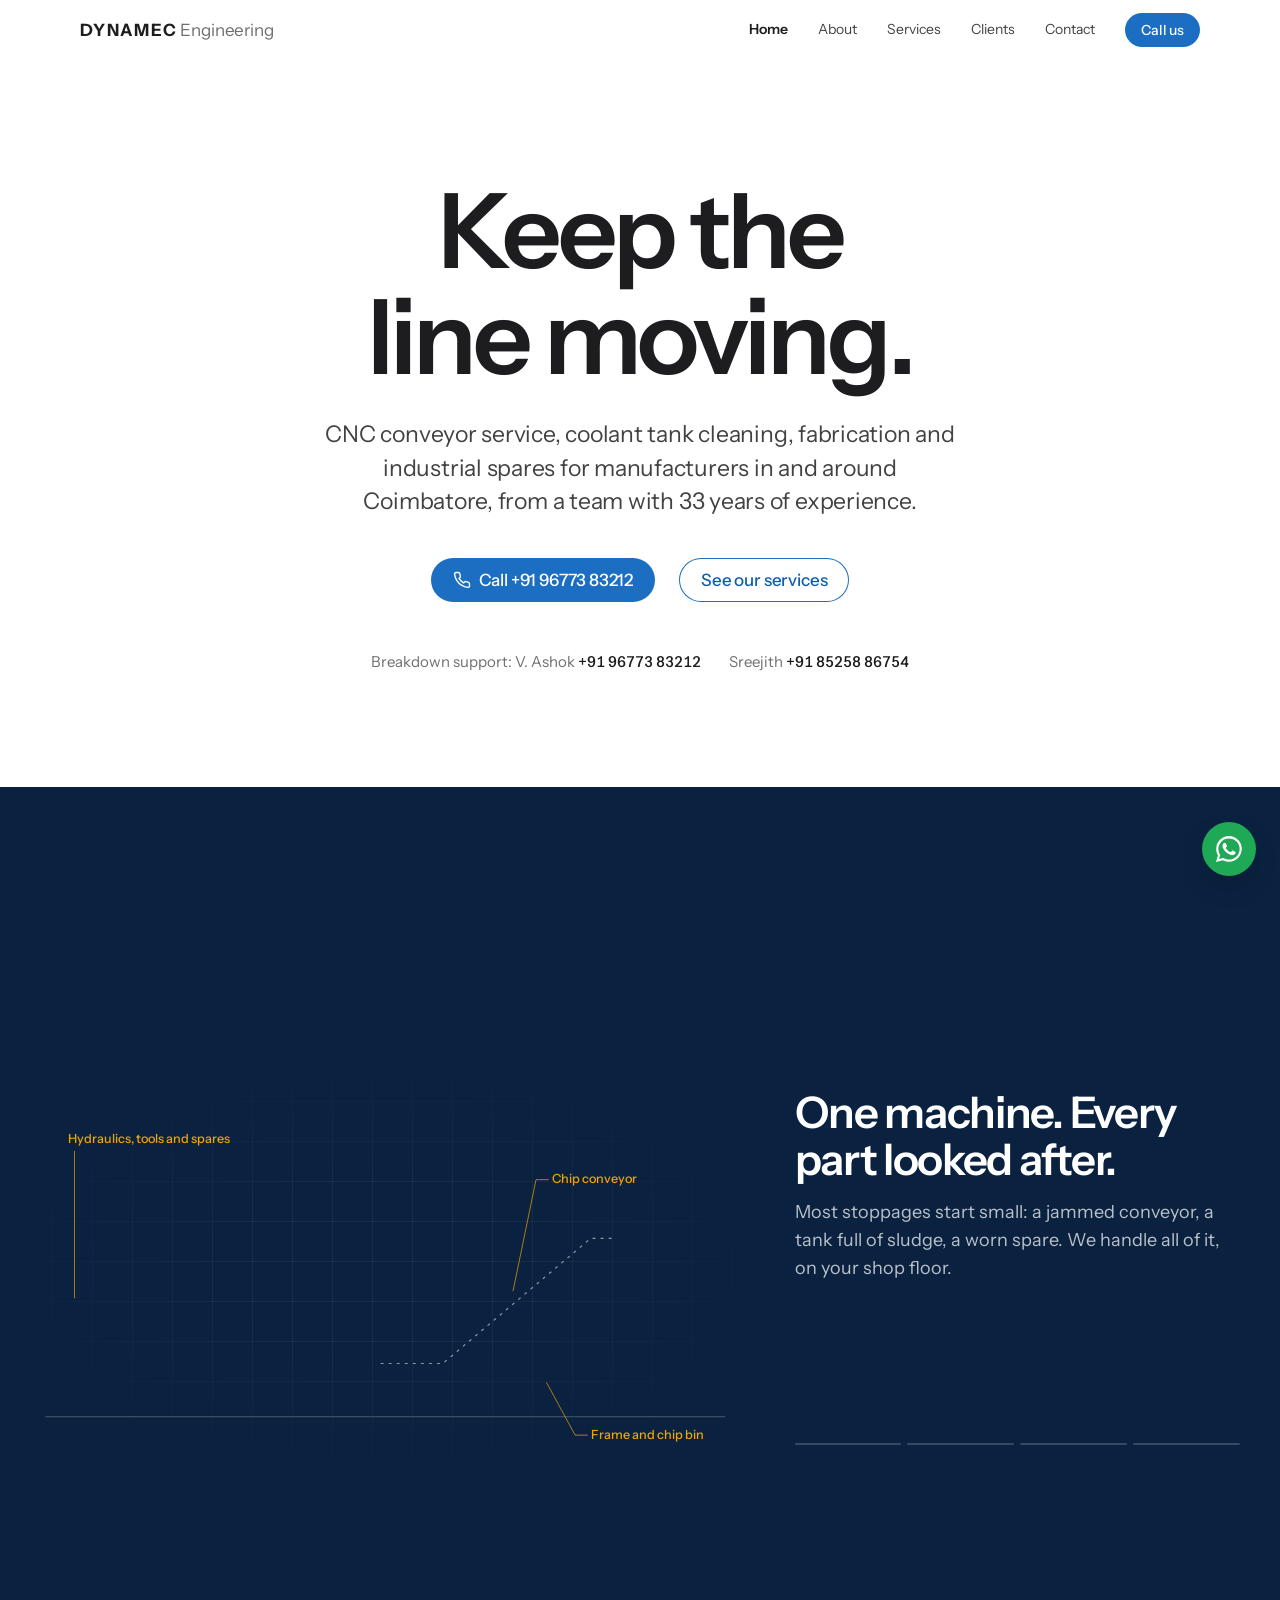
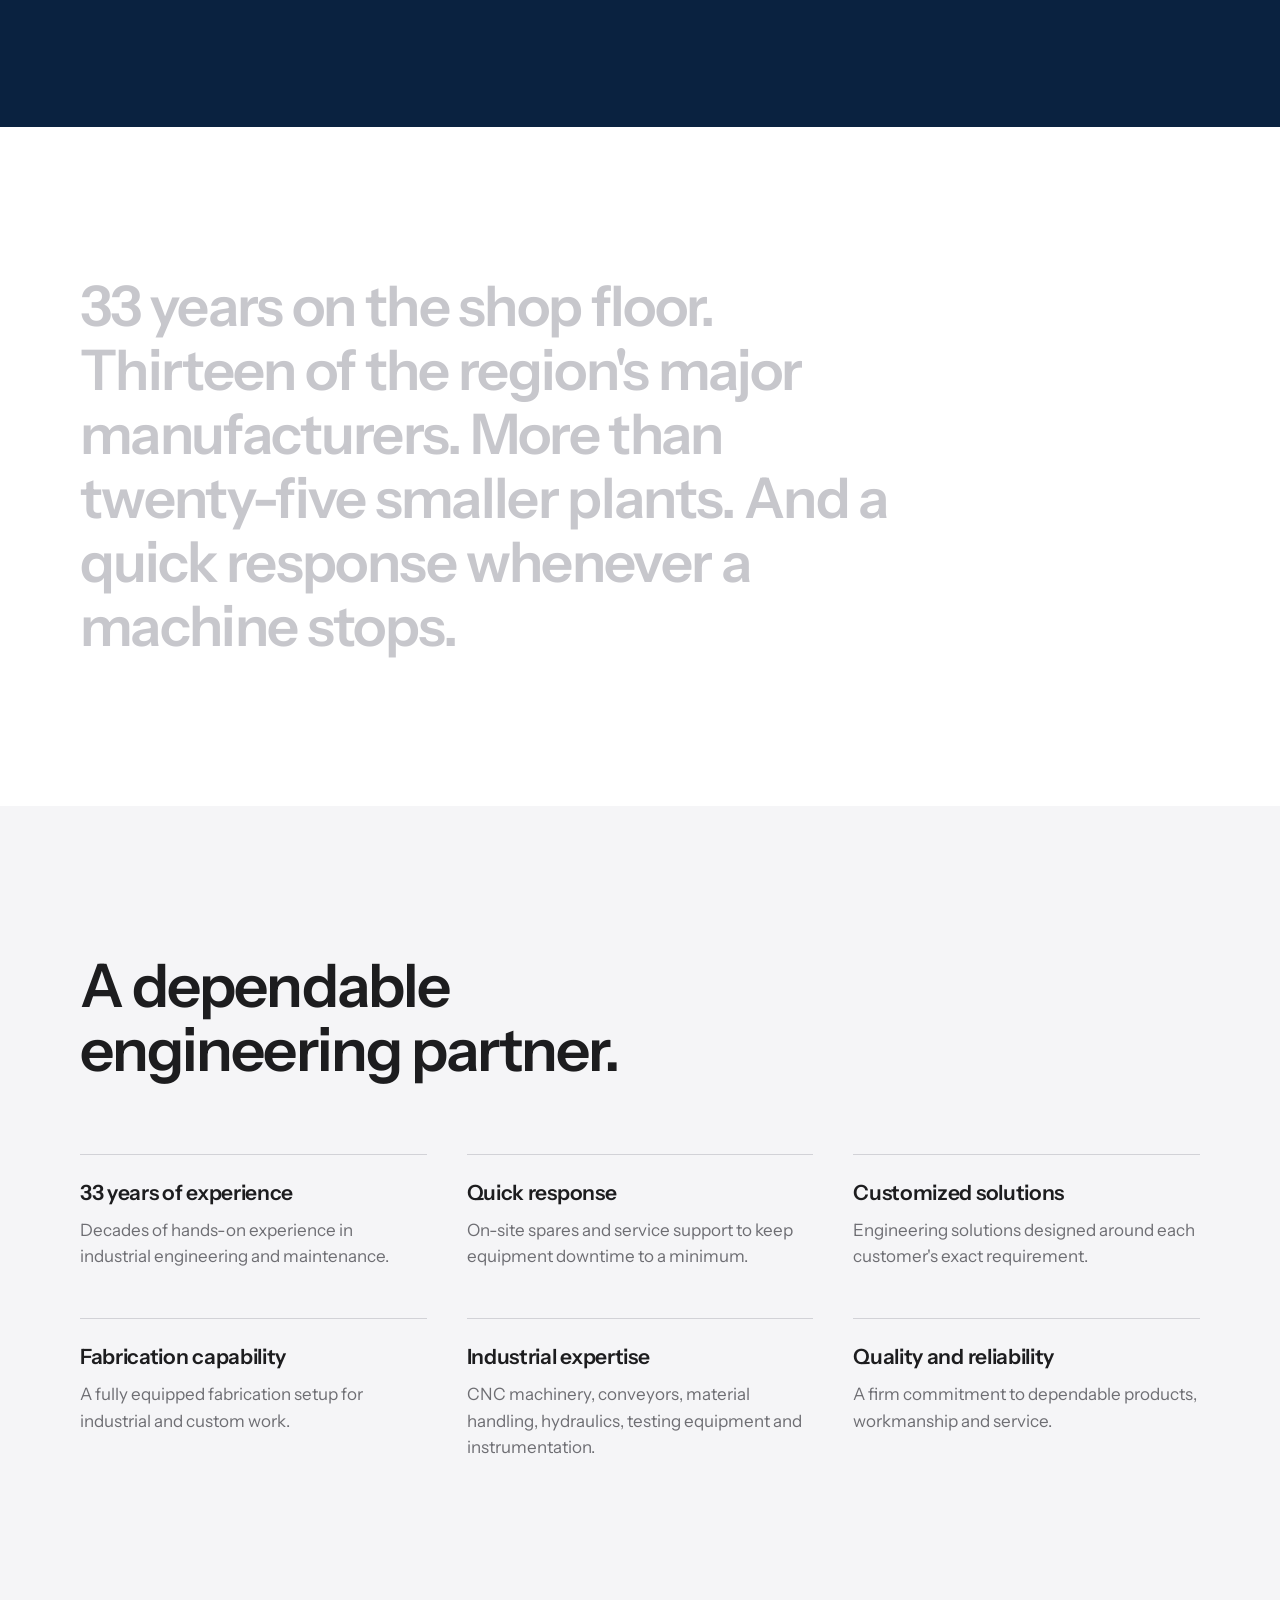
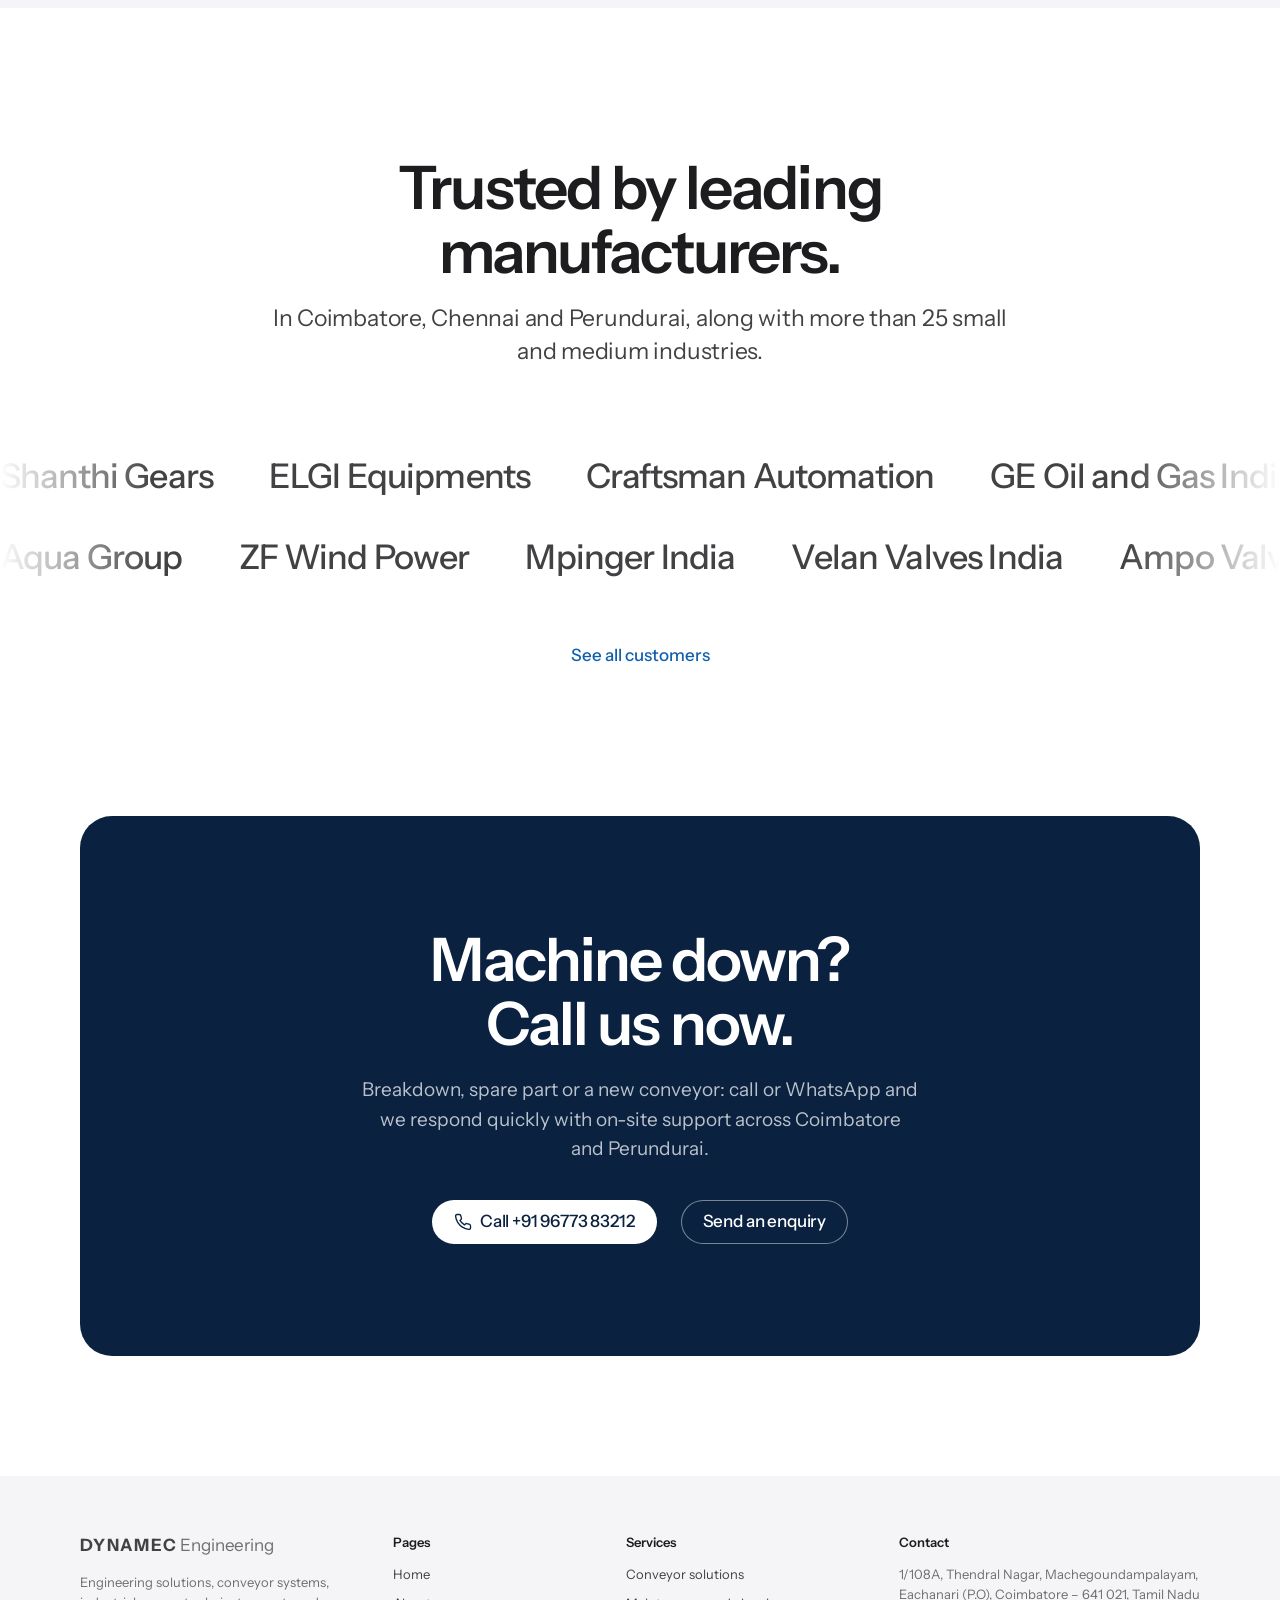
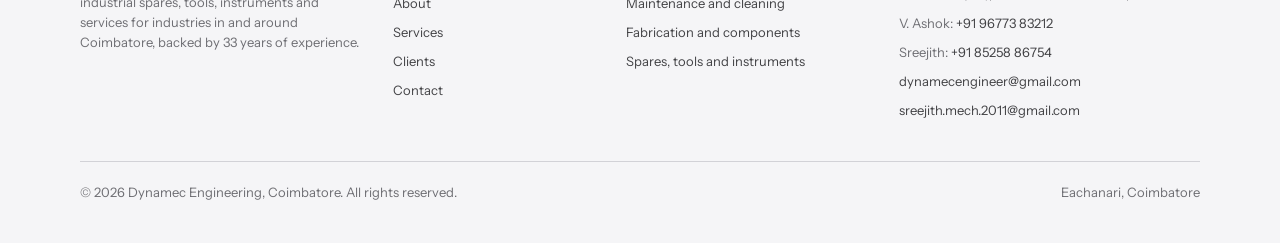
==== commit cb543a7b: "Use DYNAMEC Engineering wordmark as the logo; D monogram favicon" ====
--- a/index.html
+++ b/index.html
@@ -16,7 +16,7 @@
   <link rel="preconnect" href="https://fonts.gstatic.com" crossorigin>
   <link href="https://fonts.googleapis.com/css2?family=Instrument+Sans:wdth,wght@75..100,400..700&display=swap" rel="stylesheet">
   <link rel="stylesheet" href="css/style.css">
-  <script type="application/ld+json">{"@context": "https://schema.org", "@type": "LocalBusiness", "name": "Dynamec Engineering", "description": "Engineering solutions, CNC machine conveyor services, customized conveyors, coolant tank cleaning, fabrication, hydraulic spares, special tools and instruments in Coimbatore.", "telephone": "+919677383212", "email": "dynamecengineer@gmail.com", "address": {"@type": "PostalAddress", "streetAddress": "1/108A, Thendral Nagar, Machegoundampalayam, Eachanari (P.O)", "addressLocality": "Coimbatore", "addressRegion": "Tamil Nadu", "postalCode": "641021", "addressCountry": "IN"}, "areaServed": ["Coimbatore", "Perundurai", "Tamil Nadu"], "image": "images/logo-mark.svg"}</script>
+  <script type="application/ld+json">{"@context": "https://schema.org", "@type": "LocalBusiness", "name": "Dynamec Engineering", "description": "Engineering solutions, CNC machine conveyor services, customized conveyors, coolant tank cleaning, fabrication, hydraulic spares, special tools and instruments in Coimbatore.", "telephone": "+919677383212", "email": "dynamecengineer@gmail.com", "address": {"@type": "PostalAddress", "streetAddress": "1/108A, Thendral Nagar, Machegoundampalayam, Eachanari (P.O)", "addressLocality": "Coimbatore", "addressRegion": "Tamil Nadu", "postalCode": "641021", "addressCountry": "IN"}, "areaServed": ["Coimbatore", "Perundurai", "Tamil Nadu"], "image": "images/favicon.svg"}</script>
 </head>
 <body>
 <a class="skip-link" href="#main">Skip to content</a>
@@ -24,8 +24,7 @@
 <header class="site-header">
   <div class="container nav-wrap">
     <a class="brand" href="index.html" aria-label="Dynamec Engineering – Home">
-      <img src="images/logo-mark.svg" alt="" width="28" height="28">
-      <span class="brand-text">Dynamec <span>Engineering</span></span>
+      <span class="brand-text"><b>DYNAMEC</b> <span>Engineering</span></span>
     </a>
     <button class="nav-toggle" aria-expanded="false" aria-controls="site-nav">
       <span></span><span></span><span class="sr-only">Menu</span>
@@ -220,8 +219,7 @@
     <div class="footer-grid">
       <div>
         <a class="brand" href="index.html" aria-label="Dynamec Engineering – Home">
-          <img src="images/logo-mark.svg" alt="" width="28" height="28">
-          <span class="brand-text">Dynamec <span>Engineering</span></span>
+          <span class="brand-text"><b>DYNAMEC</b> <span>Engineering</span></span>
         </a>
         <p>Engineering solutions, conveyor systems, industrial spares, tools, instruments and services for industries in and around Coimbatore, backed by 33 years of experience.</p>
       </div>
--- a/css/style.css
+++ b/css/style.css
@@ -83,15 +83,16 @@
 .site-header.scrolled { border-bottom-color: rgba(0, 0, 0, .08); }
 /* Over the dark blueprint section the header turns dark too */
 .site-header.on-dark { background: rgba(10, 34, 64, .72); border-bottom-color: rgba(255,255,255,.08); }
-.site-header.on-dark .brand, .site-header.on-dark .site-nav a { color: rgba(255,255,255,.82); }
+.site-header.on-dark .brand { color: #fff; }
+.site-header.on-dark .site-nav a { color: rgba(255,255,255,.82); }
 .site-header.on-dark .brand-text span { color: rgba(255,255,255,.55); }
 .site-header.on-dark .site-nav a[aria-current="page"] { color: #fff; }
 .site-header.on-dark .nav-toggle span:not(.sr-only) { background: #fff; }
 .nav-wrap { display: flex; align-items: center; justify-content: space-between; height: 60px; gap: 24px; }
 .brand { display: flex; align-items: center; gap: 10px; color: var(--ink); }
 .brand:hover { text-decoration: none; }
-.brand img { width: 28px; height: 28px; }
-.brand-text { font-size: 17px; font-weight: 600; letter-spacing: -0.01em; }
+.brand-text { font-size: 17px; letter-spacing: -0.01em; white-space: nowrap; }
+.brand-text b { font-weight: 700; letter-spacing: 0.08em; }
 .brand-text span { color: var(--muted); font-weight: 400; }
 .site-nav { display: flex; align-items: center; gap: 30px; }
 .site-nav a { color: var(--ink-2); font-size: 14px; transition: color .2s; }
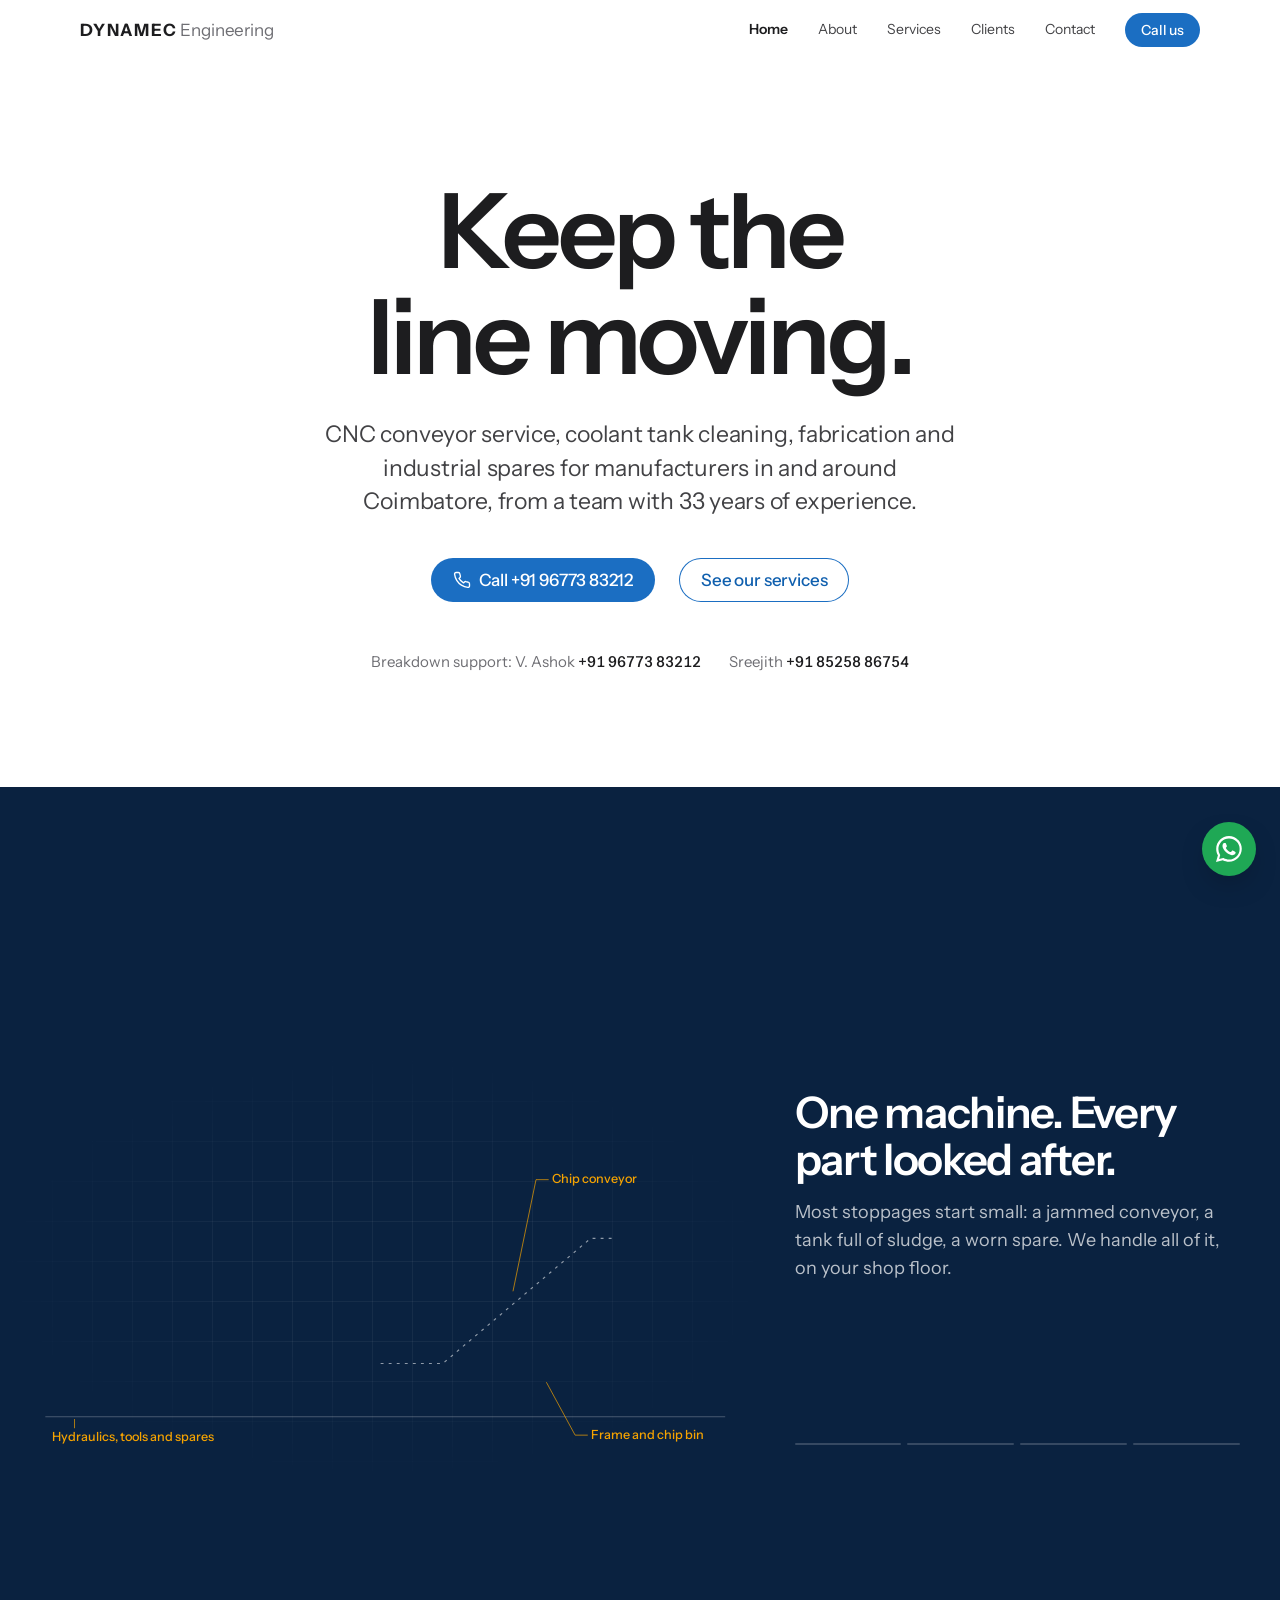
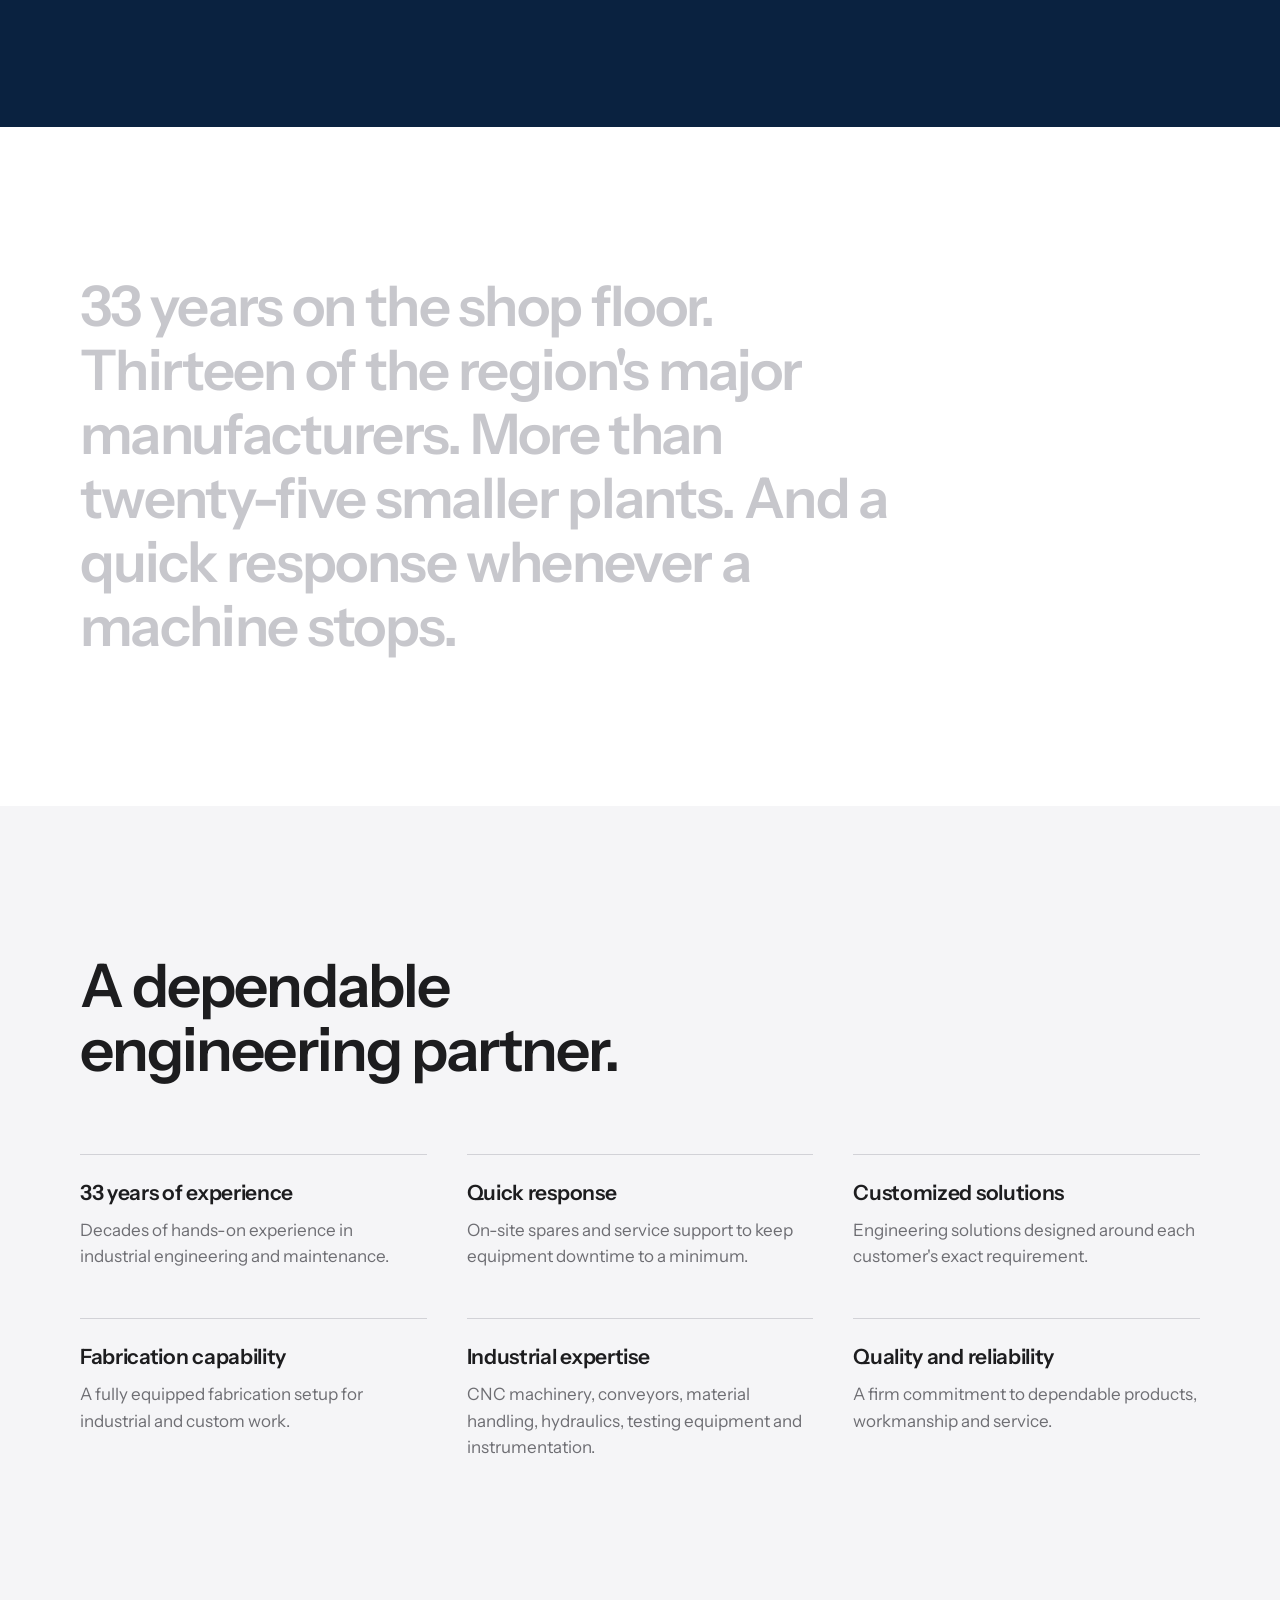
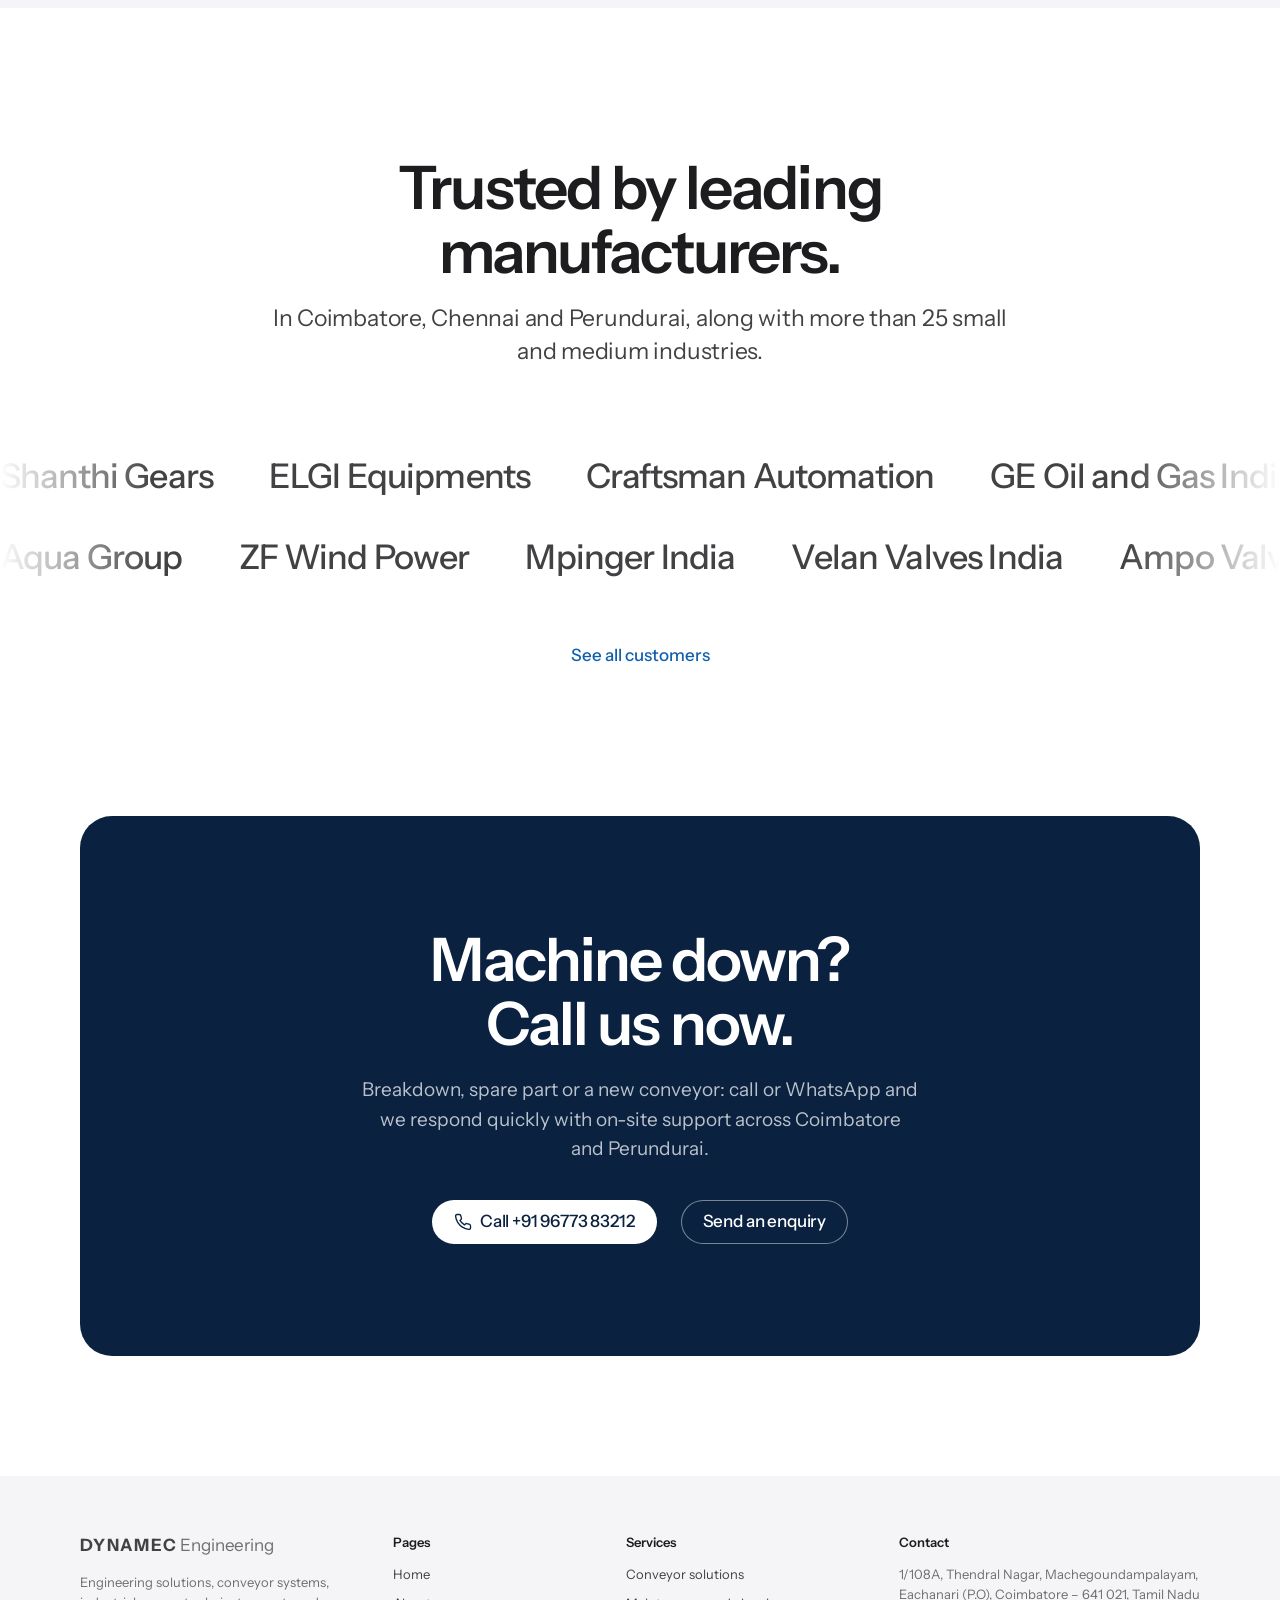
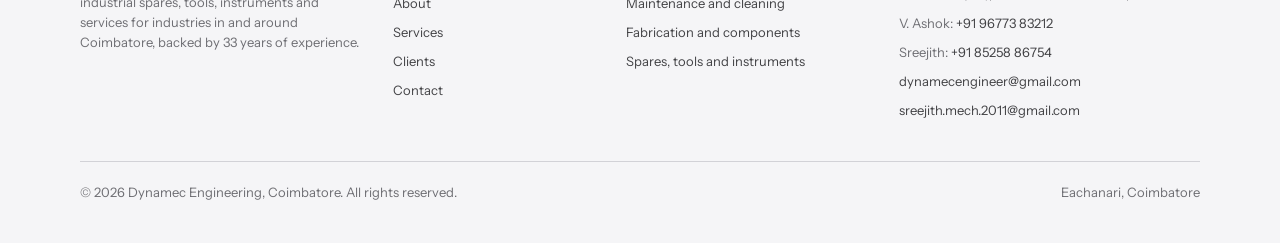
==== commit 058c7821: "Mobile polish: zooming blueprint per step, larger hero, full-width buttons, two-column footer" ====
--- a/index.html
+++ b/index.html
@@ -116,7 +116,7 @@
             <g class="note n-conveyor"><path d="M822 362 L862 168 H884"/><text x="890" y="174">Chip conveyor</text></g>
             <g class="note n-coolant"><path d="M600 548 L560 612 H520"/><text x="514" y="618" text-anchor="end">Coolant tank</text></g>
             <g class="note n-fab"><path d="M880 520 L930 612 H952"/><text x="958" y="618">Frame and chip bin</text></g>
-            <g class="note n-spares"><path d="M60 374 V118"/><text x="48" y="104">Hydraulics, tools and spares</text></g>
+            <g class="note n-spares"><path d="M60 584 V600"/><text x="20" y="622">Hydraulics, tools and spares</text></g>
           </svg>
         </div>
         <div>
--- a/css/style.css
+++ b/css/style.css
@@ -232,12 +232,28 @@
 .story[data-step="1"] .belt { stroke: var(--amber); }
 
 @media (max-width: 900px) {
-  .story-grid { grid-template-columns: 1fr; }
+  .story-grid { grid-template-columns: 1fr; gap: 28px; }
   .blueprint .note { display: none; }
-  .motion .story-sticky { align-items: flex-start; padding-top: 96px; }
-  .motion .story-steps { min-height: 300px; }
   .step h2 { font-size: 30px; }
   .step p { font-size: 17px; }
+  /* Phones: the drawing fills a tall window and zooms to the part being described */
+  .motion .story-sticky { align-items: flex-start; padding-top: 60px; }
+  .motion .story-grid { padding: 0; gap: 24px; }
+  .motion .blueprint {
+    height: 44svh; min-height: 260px; overflow: hidden;
+    display: flex; align-items: center;
+    border-bottom: 1px solid rgba(255,255,255,.1);
+  }
+  .motion .blueprint::before { inset: 0; }
+  .motion .blueprint svg { transform-origin: 50% 50%; transition: transform 1.1s var(--ease); padding: 0 12px; }
+  .motion .blueprint .note { display: block; }
+  .motion .blueprint .note text { font-size: 24px; }
+  .story[data-step="1"] .blueprint svg { transform: scale(2.1) translate(-19%, -6%); }
+  .story[data-step="2"] .blueprint svg { transform: scale(2.1) translate(-2%, -36%); }
+  .story[data-step="3"] .blueprint svg { transform: scale(2.1) translate(-29%, -23%); }
+  .story[data-step="4"] .blueprint svg { transform: scale(2.1) translate(36%, -24%); }
+  .motion .story-grid > div:last-child { padding: 0 var(--gutter); }
+  .motion .story-steps { min-height: 270px; }
 }
 
 /* ---------- Statement (words light up on scroll) ---------- */
@@ -406,6 +422,30 @@
 .wa-float svg { width: 26px; height: 26px; }
 @media (max-width: 860px) { .wa-float { display: none; } }
 
+/* ---------- Phones ---------- */
+@media (max-width: 600px) {
+  .hero { padding: 56px 0 64px; }
+  .hero .display { font-size: clamp(50px, 15vw, 64px); letter-spacing: -0.045em; }
+  .hero .lead { font-size: 18px; margin: 22px auto 32px; }
+  .actions.center { flex-direction: column; align-items: stretch; max-width: 360px; margin-left: auto; margin-right: auto; gap: 12px; }
+  .actions.center .btn { min-height: 52px; }
+  .hero-contacts { flex-direction: column; gap: 6px; margin-top: 36px; }
+  .page-hero { padding: 48px 0 40px; }
+  .page-hero .title { font-size: clamp(40px, 12vw, 52px); }
+  .page-hero .lead { font-size: 18px; }
+  .section { padding: 72px 0; }
+  .section-head { margin-bottom: 36px; }
+  .cta-panel { border-radius: 26px; padding: 48px 22px; }
+  .cta-panel p { font-size: 17px; }
+  .service-group { padding: 64px 0; }
+  .service h3 { font-size: 23px; }
+  .footer-grid { grid-template-columns: 1fr 1fr; gap: 28px 20px; }
+  .footer-grid > div:first-child, .footer-grid > div:last-child { grid-column: 1 / -1; }
+  .footer-bottom { flex-direction: column; }
+  .site-footer { padding-top: 44px; }
+  .wa-float { display: none; }
+}
+
 /* ---------- Motion ---------- */
 /* Hero: one entrance sequence on page load */
 .rise { animation: rise 1s var(--ease) both; animation-delay: calc(var(--i, 0) * 90ms + 100ms); }
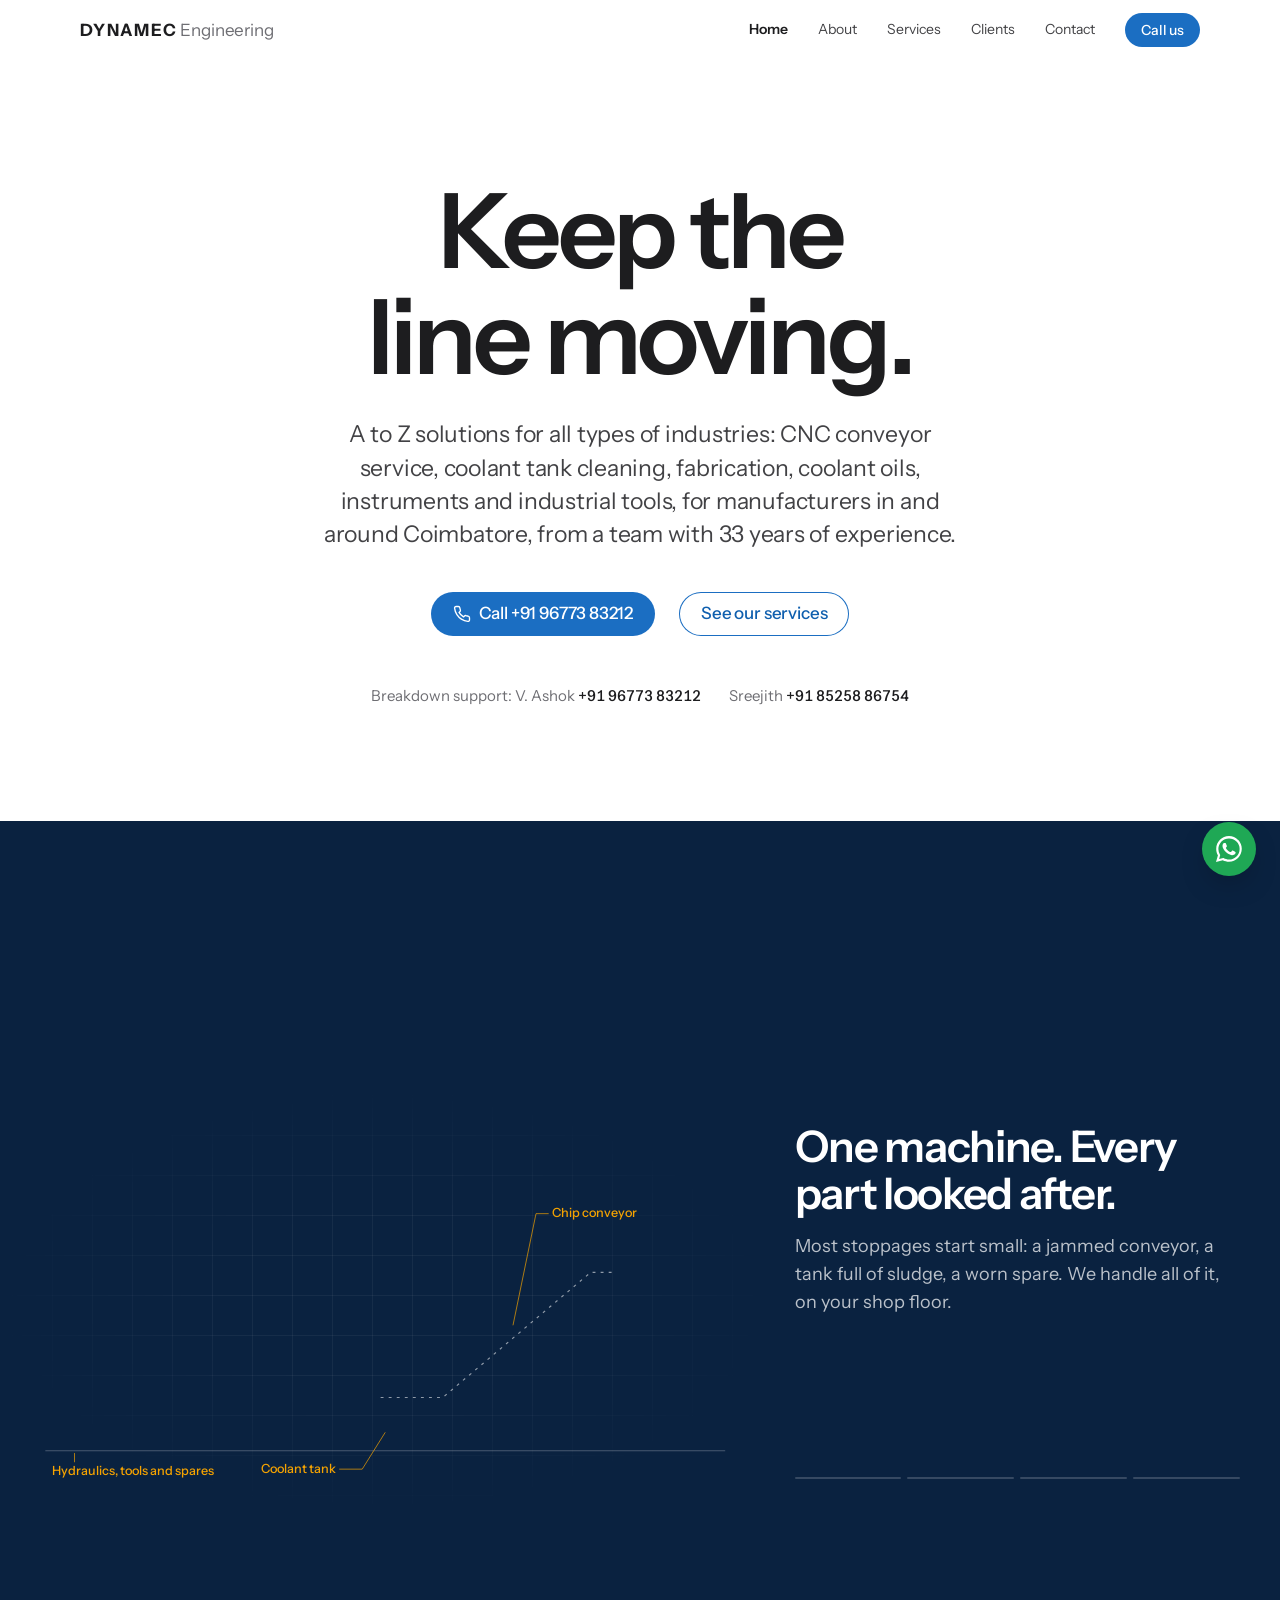
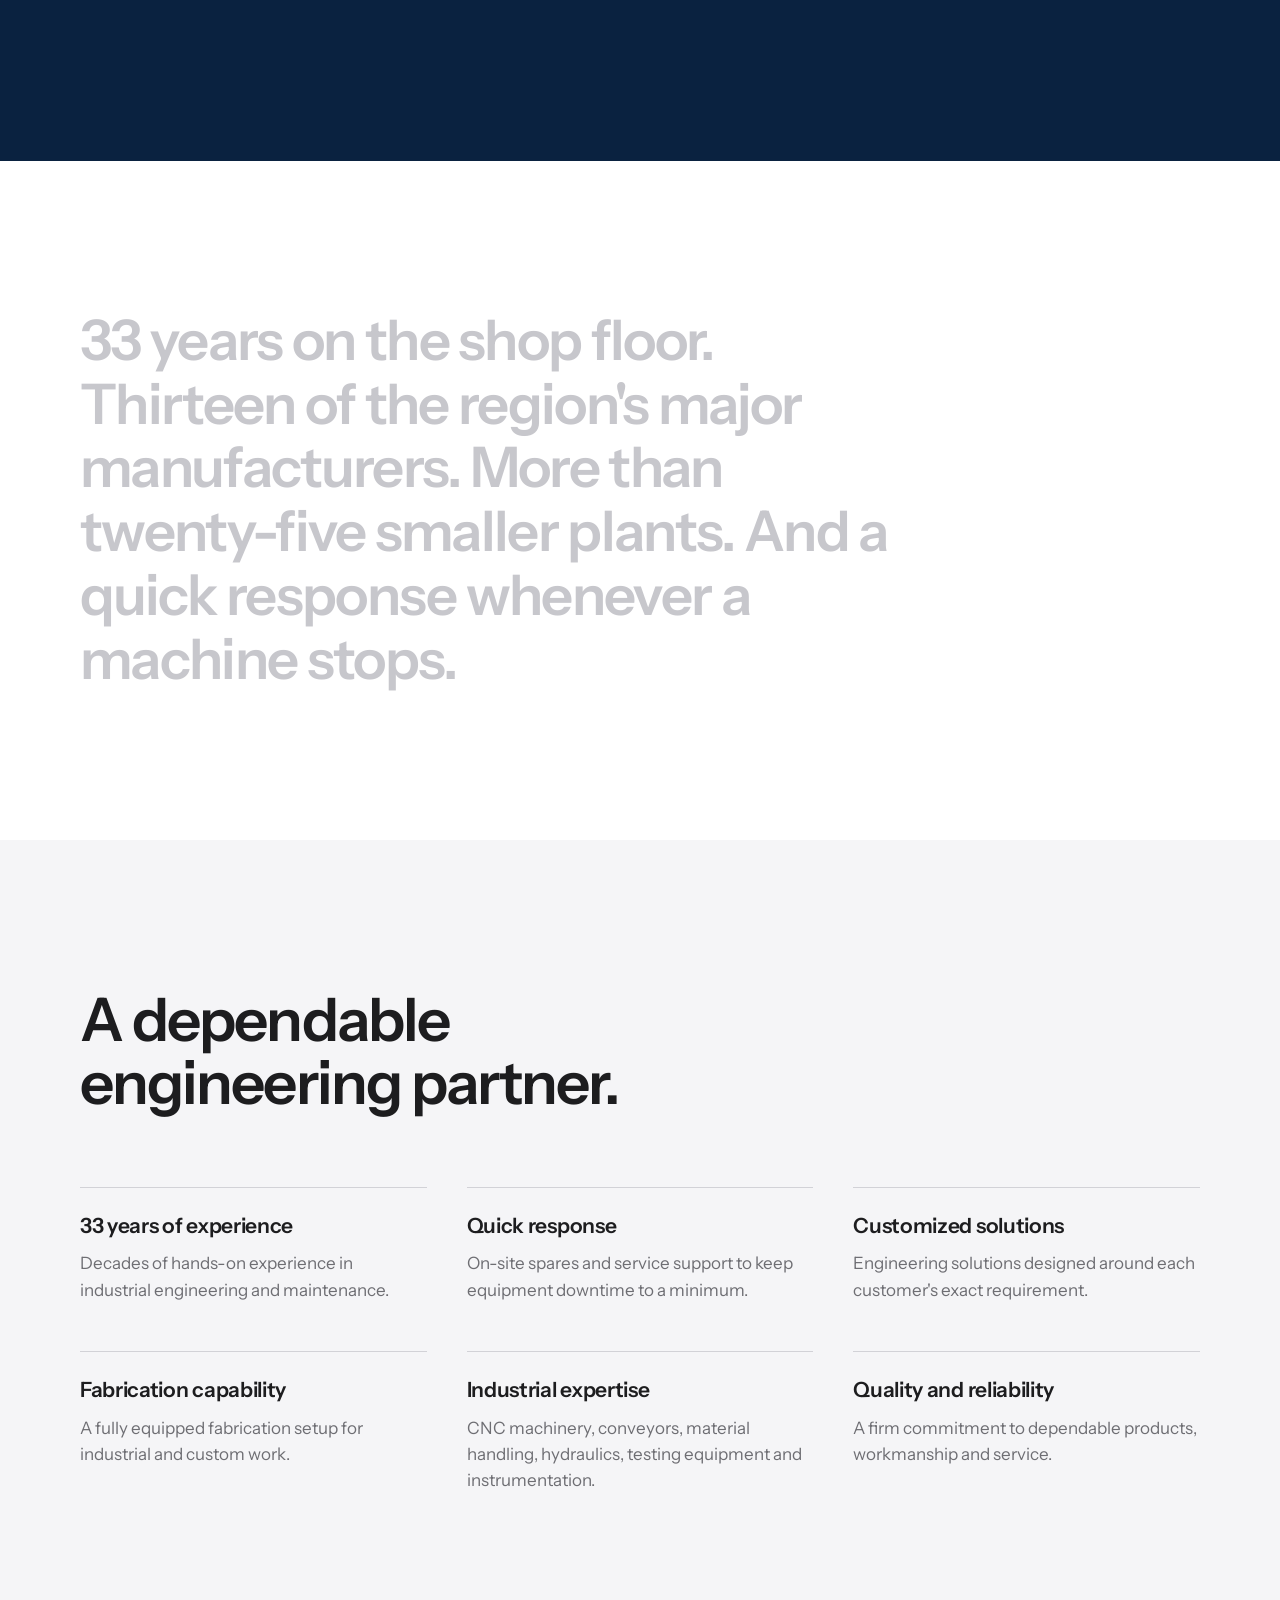
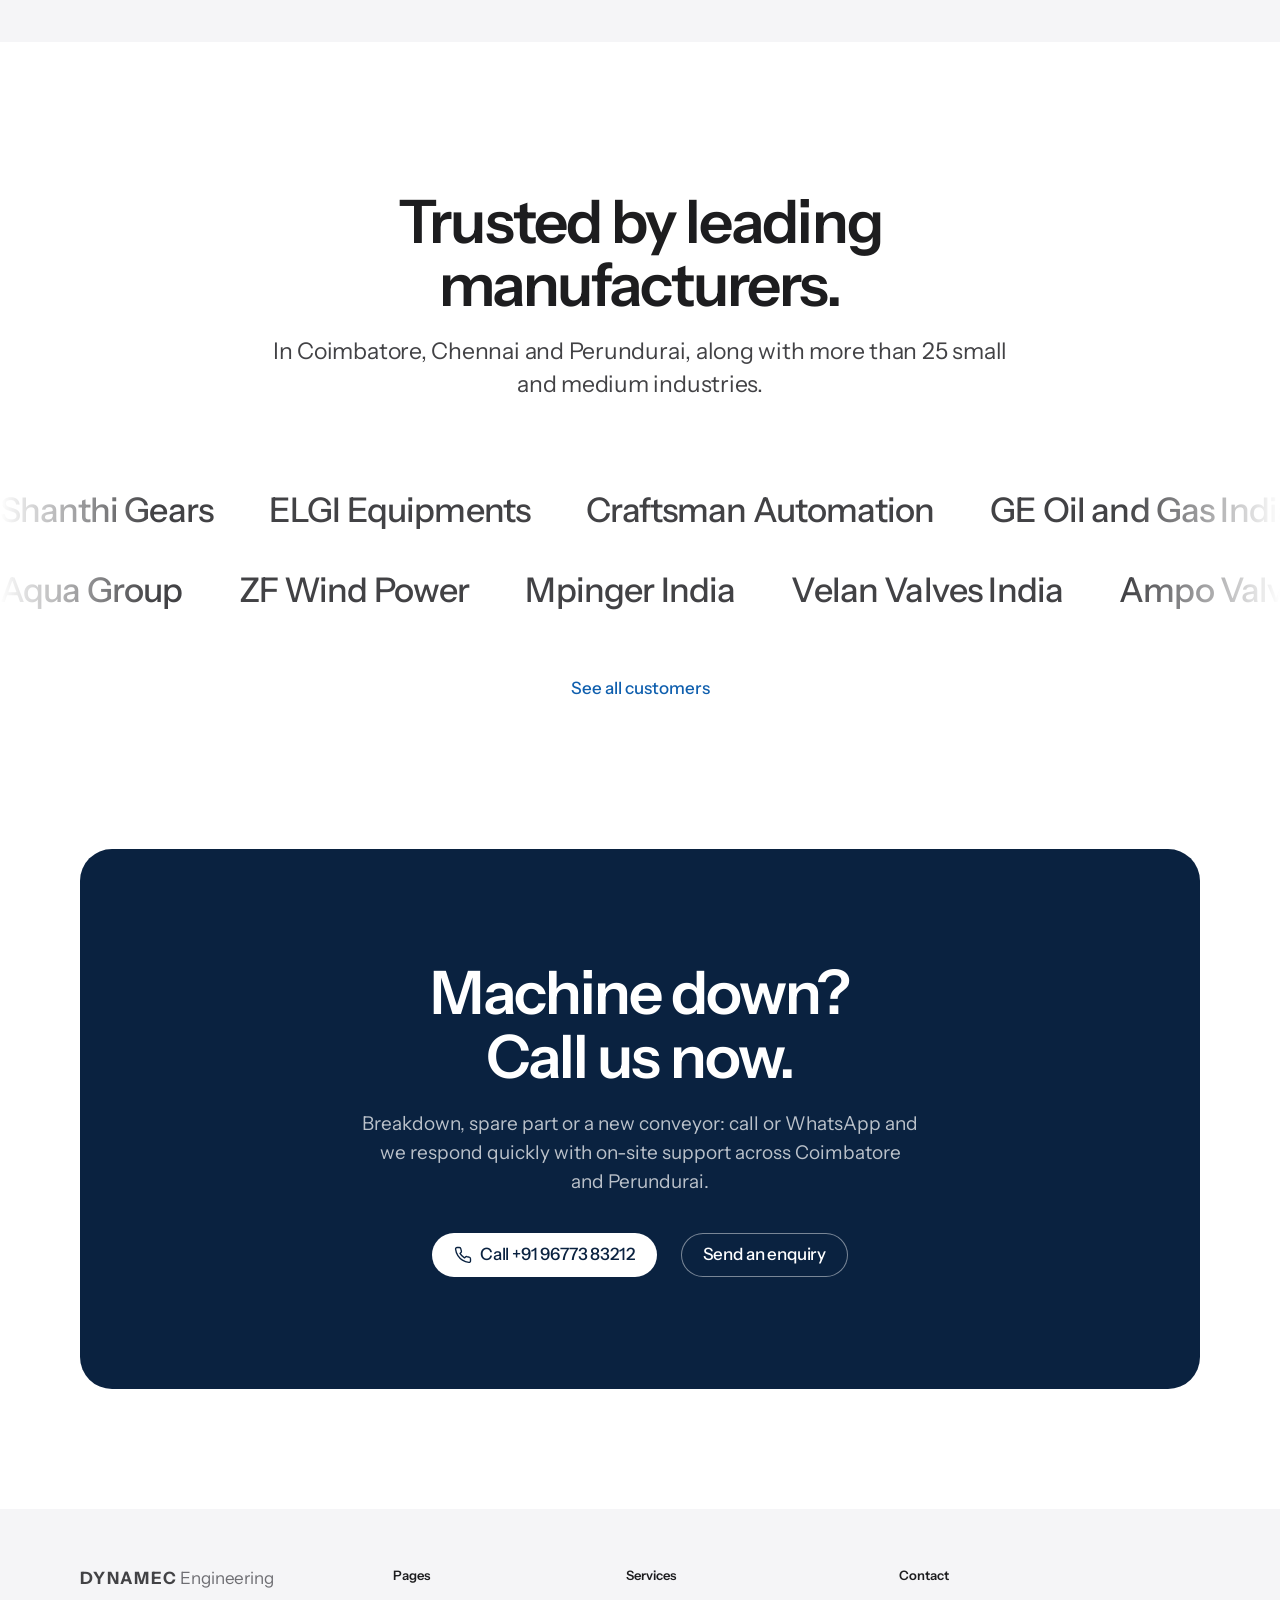
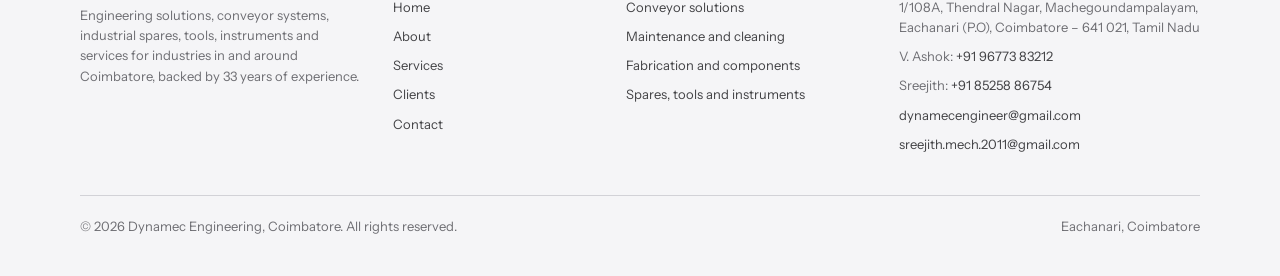
==== commit 907f191d: "Add coolant oils dealership, instruments and industrial tools; A to Z solutions tagline" ====
--- a/index.html
+++ b/index.html
@@ -44,7 +44,7 @@
   <section class="hero">
     <div class="container">
       <h1 class="display rise">Keep the line moving.</h1>
-      <p class="lead rise" style="--i:1">CNC conveyor service, coolant tank cleaning, fabrication and industrial spares for manufacturers in and around Coimbatore, from a team with 33 years of experience.</p>
+      <p class="lead rise" style="--i:1">A to Z solutions for all types of industries: CNC conveyor service, coolant tank cleaning, fabrication, coolant oils, instruments and industrial tools, for manufacturers in and around Coimbatore, from a team with 33 years of experience.</p>
       <div class="actions center rise" style="--i:2">
         <a class="btn btn-primary" href="tel:+919677383212"><svg viewBox="0 0 24 24" fill="none" stroke="currentColor" stroke-width="1.8" stroke-linecap="round" stroke-linejoin="round" aria-hidden="true"><path d="M22 16.9v3a2 2 0 0 1-2.2 2 19.8 19.8 0 0 1-8.6-3.1 19.5 19.5 0 0 1-6-6A19.8 19.8 0 0 1 2.1 4.2 2 2 0 0 1 4.1 2h3a2 2 0 0 1 2 1.7c.1 1 .4 1.9.7 2.8a2 2 0 0 1-.5 2.1L8 9.9a16 16 0 0 0 6 6l1.3-1.3a2 2 0 0 1 2.1-.4c.9.3 1.8.6 2.8.7a2 2 0 0 1 1.7 2z"/></svg> Call +91 96773 83212</a>
         <a class="btn btn-ghost" href="services.html">See our services</a>
@@ -146,7 +146,7 @@
             <div class="step">
               <h3>Spares, tools and instruments</h3>
               <h2>The right spare, sourced for you.</h2>
-              <p>Spares and service for hydraulic and hydro-testing equipment, special-purpose tools and high-precision industrial instruments.</p>
+              <p>Dealers of coolant oils, instruments and industrial tools, plus spares and service for hydraulic and hydro-testing equipment.</p>
               <a href="services.html#supply">View spares and instruments</a>
             </div>
           </div>
